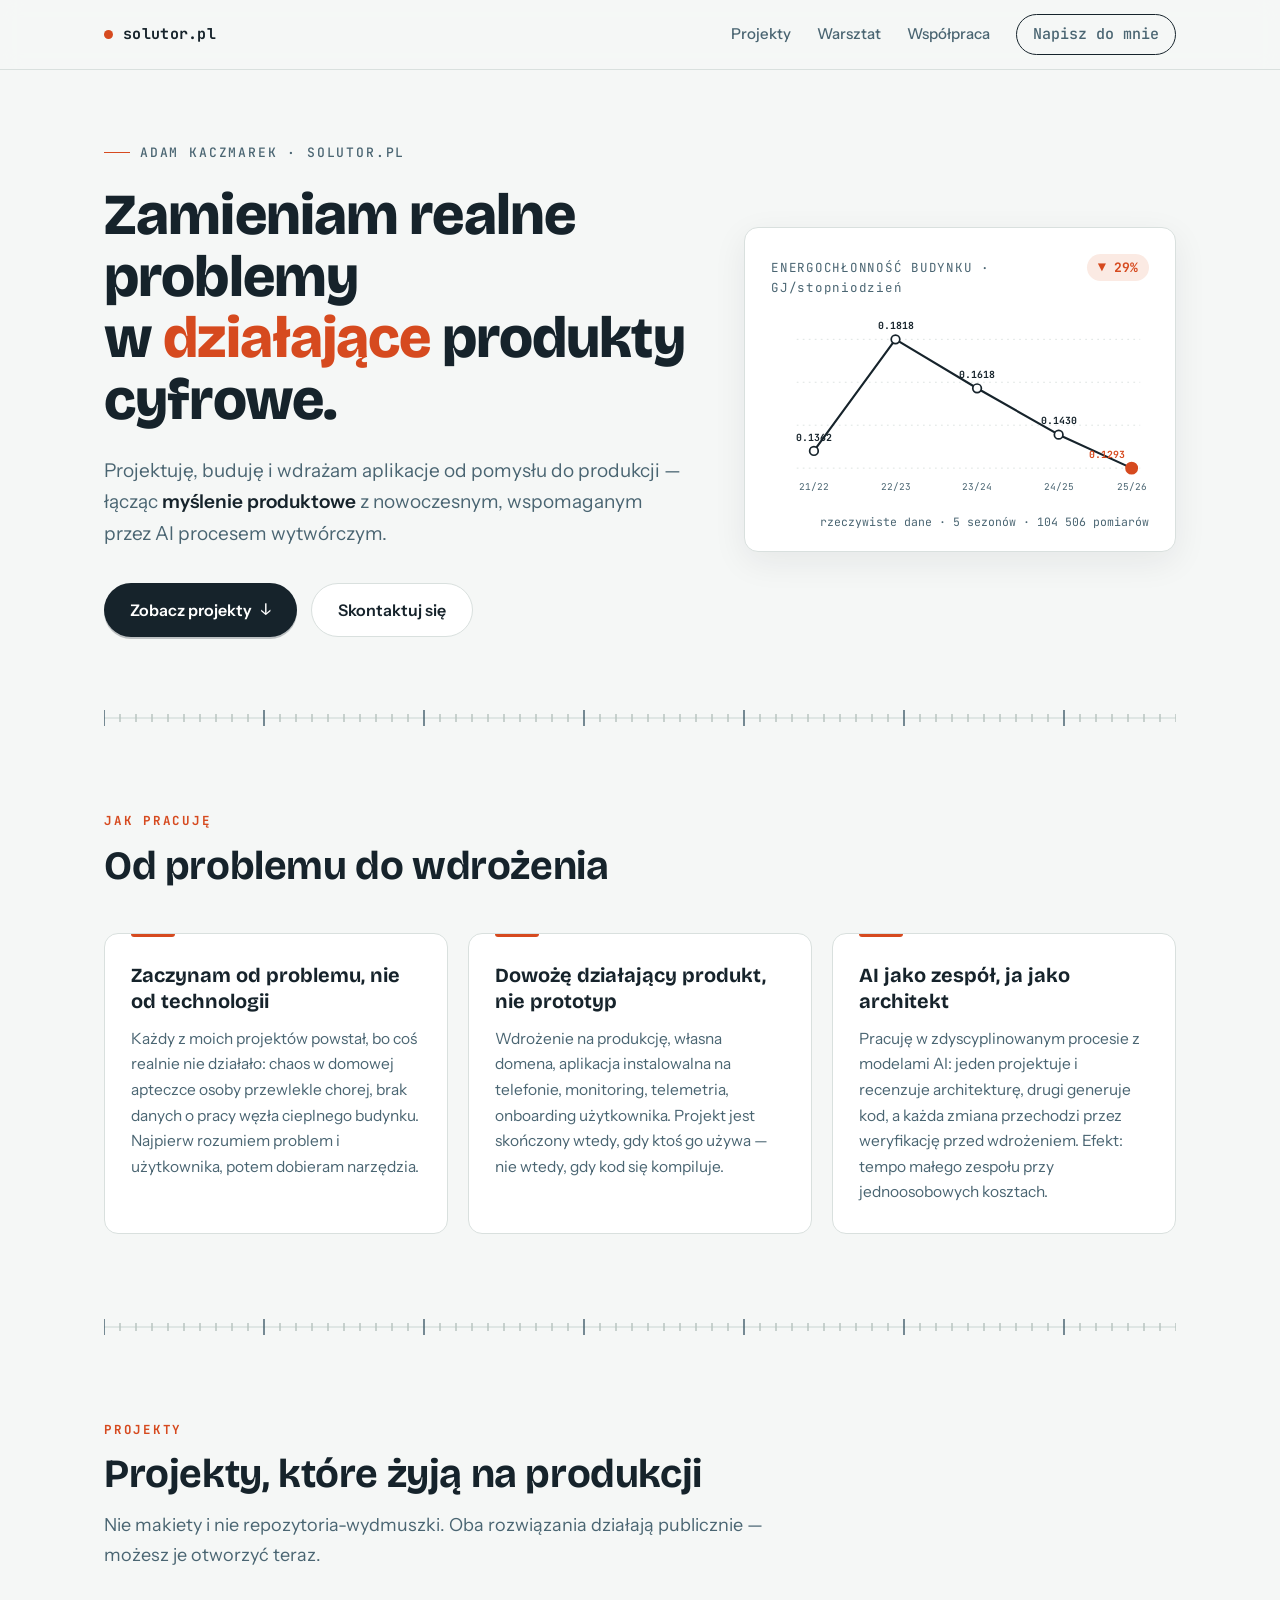
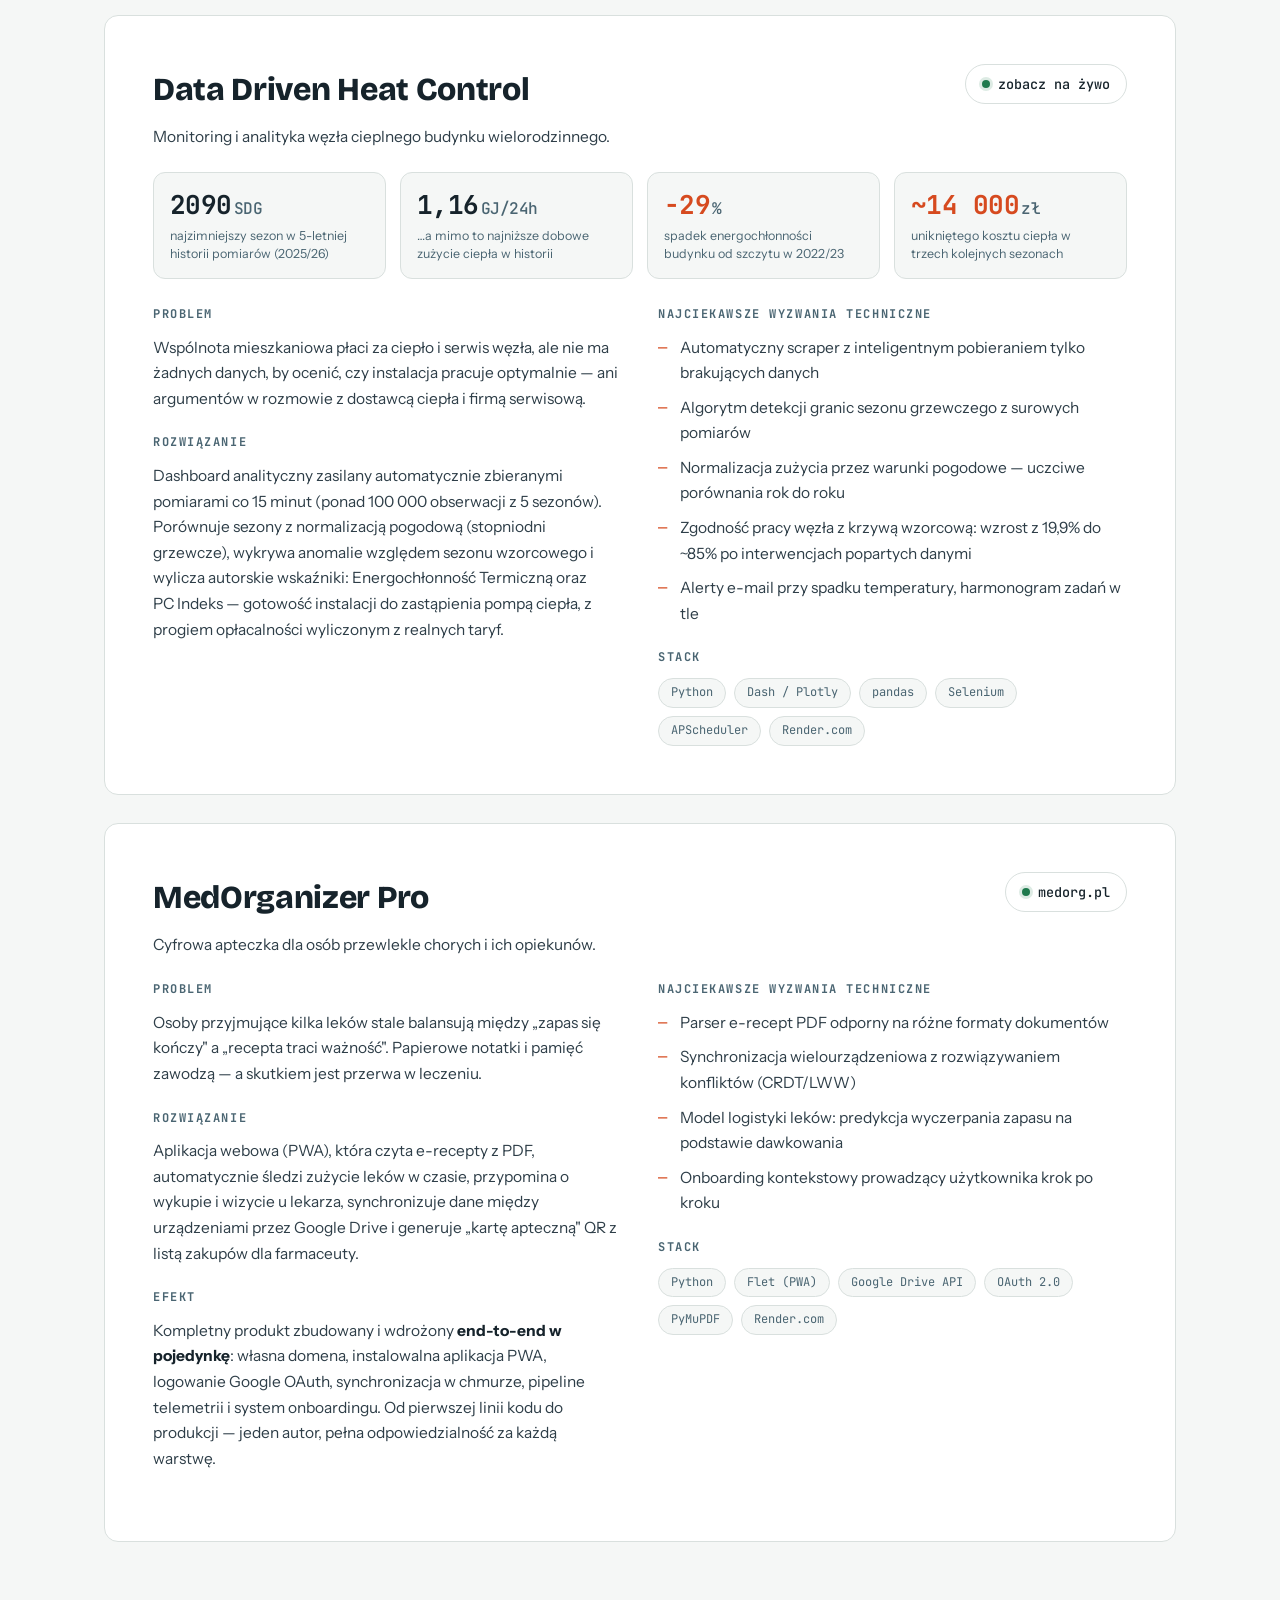
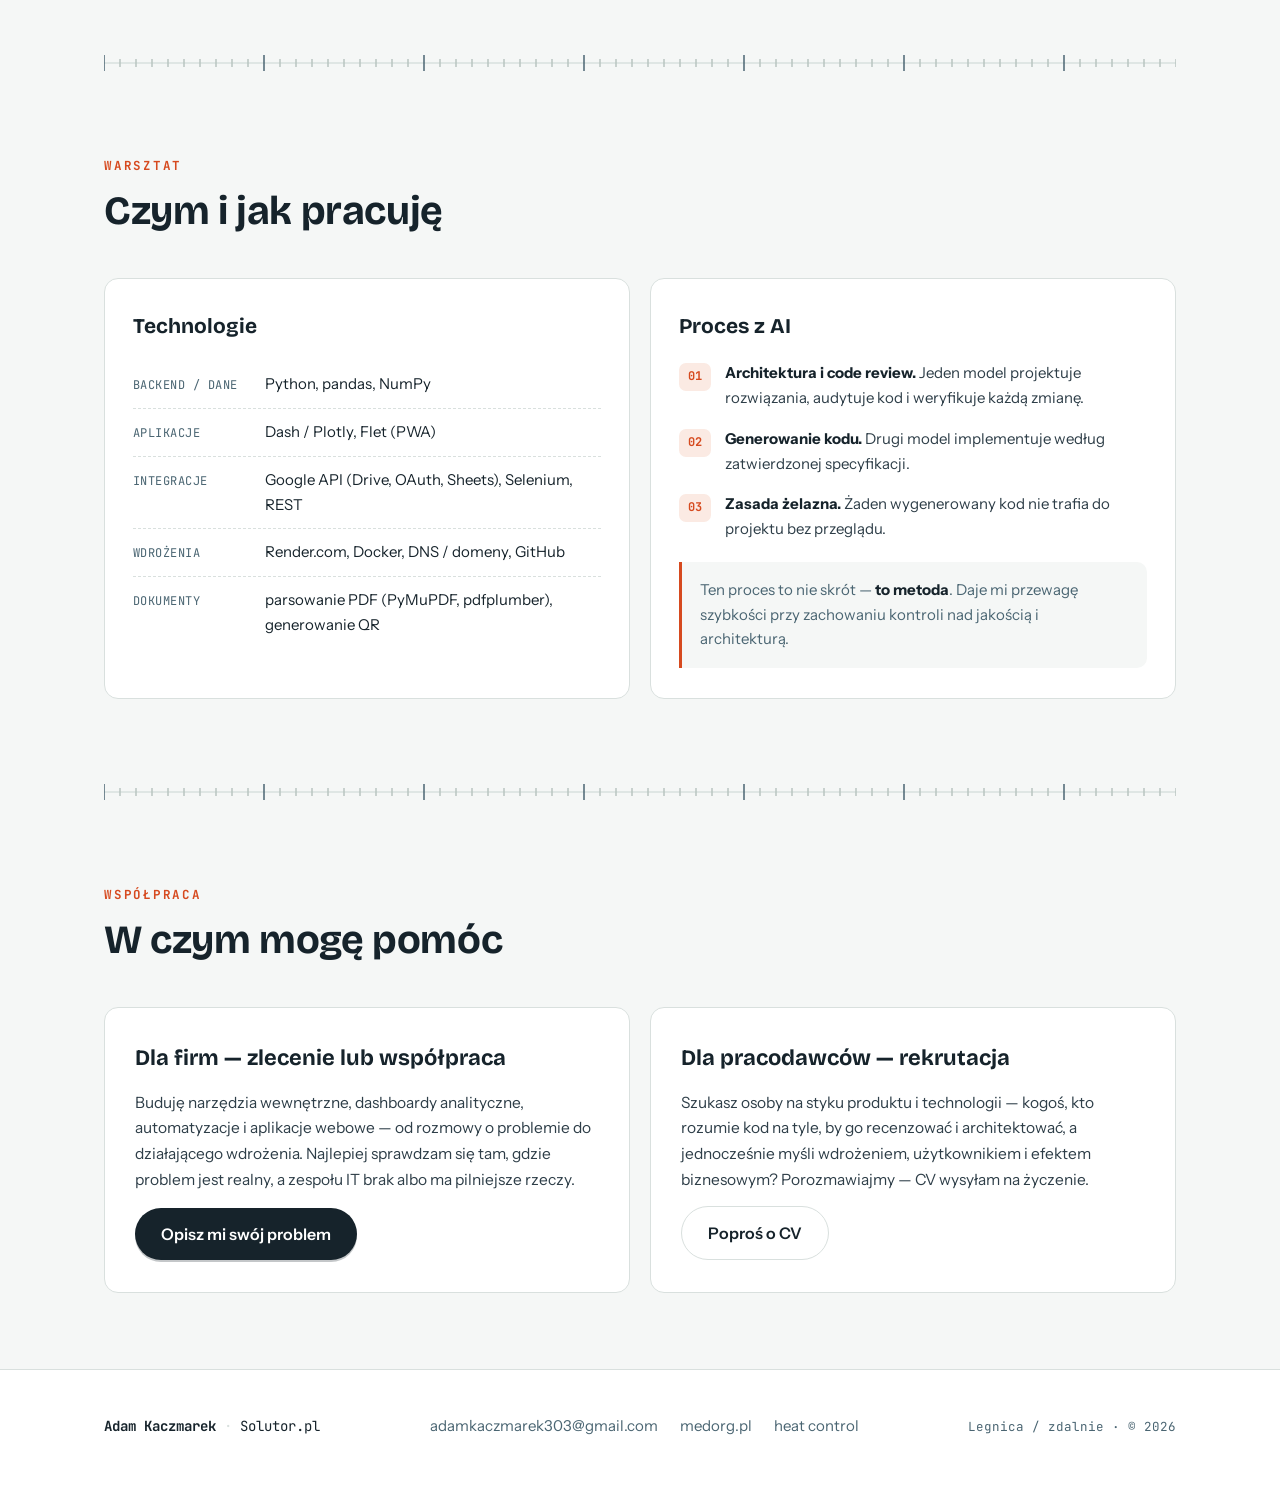
==== index.html @ 27fc34d3 "Poprawka lokalizacji + normalizacja końców linii" ====
<!DOCTYPE html>
<html lang="pl">
<head>
<meta charset="UTF-8">
<meta name="viewport" content="width=device-width, initial-scale=1.0">
<title>Adam Kaczmarek — Solutor.pl | Zamieniam realne problemy w działające produkty cyfrowe</title>
<meta name="description" content="Adam Kaczmarek — projektuję, buduję i wdrażam aplikacje od pomysłu do produkcji. MedOrganizer Pro, Data Driven Heat Control.">
<link rel="preconnect" href="https://fonts.googleapis.com">
<link rel="preconnect" href="https://fonts.gstatic.com" crossorigin>
<link href="https://fonts.googleapis.com/css2?family=Bricolage+Grotesque:opsz,wght@12..96,400;12..96,600;12..96,700;12..96,800&family=Instrument+Sans:wght@400;500;600&family=JetBrains+Mono:wght@400;500;700&display=swap" rel="stylesheet">
<style>
:root{
  --bg:#F5F7F6;
  --panel:#FFFFFF;
  --ink:#16232B;
  --steel:#4A6572;
  --line:#D9E0DE;
  --ember:#D64A1F;
  --ember-soft:#FBEAE3;
  --ok:#1F7A4D;
  --radius:14px;
  --maxw:1120px;
  --font-display:'Bricolage Grotesque',system-ui,sans-serif;
  --font-body:'Instrument Sans',system-ui,sans-serif;
  --font-mono:'JetBrains Mono',ui-monospace,monospace;
}
*{margin:0;padding:0;box-sizing:border-box}
html{scroll-behavior:smooth}
@media (prefers-reduced-motion: reduce){
  html{scroll-behavior:auto}
  *,*::before,*::after{animation:none!important;transition:none!important}
}
body{
  background:var(--bg);
  color:var(--ink);
  font-family:var(--font-body);
  font-size:17px;
  line-height:1.65;
  -webkit-font-smoothing:antialiased;
}
a{color:inherit}
:focus-visible{outline:3px solid var(--ember);outline-offset:3px;border-radius:4px}
.wrap{max-width:var(--maxw);margin:0 auto;padding:0 24px}

/* ---------- NAV ---------- */
.nav{
  position:sticky;top:0;z-index:50;
  background:rgba(245,247,246,.88);
  backdrop-filter:blur(10px);
  border-bottom:1px solid var(--line);
}
.nav-inner{
  max-width:var(--maxw);margin:0 auto;padding:14px 24px;
  display:flex;align-items:center;justify-content:space-between;gap:16px;
}
.brand{
  font-family:var(--font-mono);font-weight:700;font-size:15px;
  letter-spacing:.02em;text-decoration:none;display:flex;align-items:center;gap:10px;
}
.brand-dot{width:9px;height:9px;border-radius:50%;background:var(--ember);display:inline-block}
.nav-links{display:flex;gap:26px;align-items:center}
.nav-links a{
  text-decoration:none;font-size:15px;font-weight:500;color:var(--steel);
  transition:color .15s;
}
.nav-links a:hover{color:var(--ink)}
.nav-cta{
  font-family:var(--font-mono);font-size:13px;font-weight:500;
  border:1.5px solid var(--ink);border-radius:999px;padding:7px 16px;
  text-decoration:none;transition:background .15s,color .15s;
}
.nav-cta:hover{background:var(--ink);color:var(--bg)}
@media(max-width:680px){.nav-links a:not(.nav-cta){display:none}}

/* ---------- MEASUREMENT AXIS DIVIDER (signature) ---------- */
.axis{
  max-width:var(--maxw);margin:0 auto;padding:0 24px;
  height:34px;position:relative;overflow:hidden;
}
.axis svg{display:block;width:100%;height:100%}
.axis line{stroke:var(--line);stroke-width:1.5}
.axis .tick{stroke:#B9C4C1}
.axis .tick-major{stroke:var(--steel)}
.axis-label{
  font-family:var(--font-mono);font-size:11px;fill:var(--steel);letter-spacing:.08em;
}

/* ---------- HERO ---------- */
.hero{padding:72px 0 64px}
.hero-grid{display:grid;grid-template-columns:1.15fr .85fr;gap:56px;align-items:center}
@media(max-width:900px){.hero-grid{grid-template-columns:1fr;gap:40px}}
.eyebrow{
  font-family:var(--font-mono);font-size:13px;font-weight:500;color:var(--steel);
  letter-spacing:.14em;text-transform:uppercase;margin-bottom:22px;display:flex;align-items:center;gap:10px;
}
.eyebrow::before{content:"";width:26px;height:1.5px;background:var(--ember);display:inline-block}
h1{
  font-family:var(--font-display);
  font-size:clamp(38px,5.4vw,58px);
  font-weight:800;line-height:1.06;letter-spacing:-.015em;
  margin-bottom:24px;
}
h1 em{font-style:normal;color:var(--ember)}
.hero-sub{font-size:19px;color:var(--steel);max-width:34em;margin-bottom:34px}
.hero-sub strong{color:var(--ink);font-weight:600}
.cta-row{display:flex;gap:14px;flex-wrap:wrap}
.btn{
  display:inline-flex;align-items:center;gap:9px;
  font-family:var(--font-body);font-weight:600;font-size:16px;
  padding:13px 26px;border-radius:999px;text-decoration:none;
  transition:transform .15s,box-shadow .15s,background .15s;
}
.btn-primary{background:var(--ink);color:#fff;box-shadow:0 2px 0 rgba(22,35,43,.25)}
.btn-primary:hover{transform:translateY(-2px);box-shadow:0 6px 16px rgba(22,35,43,.22)}
.btn-ghost{border:1.5px solid var(--line);color:var(--ink);background:var(--panel)}
.btn-ghost:hover{border-color:var(--steel)}
.btn .arr{font-family:var(--font-mono);font-weight:400}

/* hero chart card */
.chart-card{
  background:var(--panel);border:1px solid var(--line);border-radius:var(--radius);
  padding:26px 26px 20px;box-shadow:0 10px 34px rgba(22,35,43,.07);
}
.chart-head{display:flex;justify-content:space-between;align-items:baseline;gap:12px;margin-bottom:6px}
.chart-title{font-family:var(--font-mono);font-size:12.5px;color:var(--steel);letter-spacing:.06em}
.chart-badge{
  font-family:var(--font-mono);font-size:13px;font-weight:700;color:var(--ember);
  background:var(--ember-soft);border-radius:999px;padding:3px 11px;white-space:nowrap;
}
.chart-note{font-family:var(--font-mono);font-size:11.5px;color:var(--steel);margin-top:10px;text-align:right}
#etChart{width:100%;height:auto;display:block}
#etChart .grid-l{stroke:var(--line);stroke-width:1;stroke-dasharray:2 5}
#etChart .curve{
  fill:none;stroke:var(--ink);stroke-width:2.5;stroke-linecap:round;stroke-linejoin:round;
  stroke-dasharray:600;stroke-dashoffset:600;animation:draw 1.6s .3s ease-out forwards;
}
@keyframes draw{to{stroke-dashoffset:0}}
#etChart .pt{fill:var(--panel);stroke:var(--ink);stroke-width:2}
#etChart .pt-last{fill:var(--ember);stroke:var(--ember)}
#etChart .lbl{font-family:var(--font-mono);font-size:11px;fill:var(--steel)}
#etChart .val{font-family:var(--font-mono);font-size:11.5px;font-weight:700;fill:var(--ink)}
#etChart .val-last{fill:var(--ember)}

/* ---------- SECTIONS ---------- */
section{padding:76px 0}
.sec-head{margin-bottom:44px}
.sec-eyebrow{
  font-family:var(--font-mono);font-size:12.5px;color:var(--ember);font-weight:700;
  letter-spacing:.14em;text-transform:uppercase;margin-bottom:12px;
}
h2{
  font-family:var(--font-display);font-size:clamp(28px,3.6vw,40px);
  font-weight:700;letter-spacing:-.01em;line-height:1.12;
}
.sec-lead{color:var(--steel);font-size:18px;max-width:38em;margin-top:14px}

/* pillars */
.pillars{display:grid;grid-template-columns:repeat(3,1fr);gap:20px}
@media(max-width:860px){.pillars{grid-template-columns:1fr}}
.pillar{
  background:var(--panel);border:1px solid var(--line);border-radius:var(--radius);
  padding:28px 26px;position:relative;
}
.pillar::before{
  content:"";position:absolute;top:0;left:26px;width:44px;height:3px;
  background:var(--ember);border-radius:0 0 3px 3px;
}
.pillar h3{font-family:var(--font-display);font-size:20px;font-weight:700;margin-bottom:12px;line-height:1.3}
.pillar p{color:var(--steel);font-size:15.5px}

/* ---------- CASE STUDIES ---------- */
.case{
  background:var(--panel);border:1px solid var(--line);border-radius:var(--radius);
  padding:clamp(28px,4vw,48px);margin-bottom:28px;
}
.case-top{display:flex;justify-content:space-between;align-items:flex-start;gap:20px;flex-wrap:wrap;margin-bottom:8px}
.case h3{font-family:var(--font-display);font-size:clamp(24px,3vw,32px);font-weight:800;letter-spacing:-.01em}
.case-tag{font-size:17px;color:var(--steel);margin-bottom:28px}
.live-link{
  font-family:var(--font-mono);font-size:13.5px;font-weight:500;
  display:inline-flex;align-items:center;gap:8px;text-decoration:none;
  border:1.5px solid var(--line);border-radius:999px;padding:8px 16px;
  transition:border-color .15s,background .15s;white-space:nowrap;
}
.live-link:hover{border-color:var(--ember);background:var(--ember-soft)}
.live-dot{width:8px;height:8px;border-radius:50%;background:var(--ok);box-shadow:0 0 0 3px rgba(31,122,77,.15)}
.case-grid{display:grid;grid-template-columns:1fr 1fr;gap:36px}
@media(max-width:820px){.case-grid{grid-template-columns:1fr}}
.case h4{
  font-family:var(--font-mono);font-size:12px;letter-spacing:.13em;text-transform:uppercase;
  color:var(--steel);margin-bottom:10px;
}
.case p{font-size:15.5px;color:#2E3E48;margin-bottom:22px}
.case ul{list-style:none;margin-bottom:22px}
.case ul li{
  font-size:15.5px;color:#2E3E48;padding-left:22px;position:relative;margin-bottom:9px;
}
.case ul li::before{
  content:"—";position:absolute;left:0;color:var(--ember);font-family:var(--font-mono);
}
.stack-row{display:flex;flex-wrap:wrap;gap:8px;margin-top:4px}
.chip{
  font-family:var(--font-mono);font-size:12px;color:var(--steel);
  border:1px solid var(--line);border-radius:999px;padding:4px 12px;background:var(--bg);
}
/* stat cards */
.stats{display:grid;grid-template-columns:repeat(4,1fr);gap:14px;margin:6px 0 26px}
@media(max-width:860px){.stats{grid-template-columns:repeat(2,1fr)}}
.stat{
  background:var(--bg);border:1px solid var(--line);border-radius:12px;padding:18px 16px 15px;
}
.stat .num{
  font-family:var(--font-mono);font-weight:700;font-size:clamp(20px,2.3vw,26px);
  letter-spacing:-.02em;line-height:1.1;
}
.stat .num.hot{color:var(--ember)}
.stat .unit{font-size:.62em;font-weight:500;color:var(--steel);margin-left:2px}
.stat .cap{font-size:12.5px;color:var(--steel);margin-top:7px;line-height:1.45}
.efekt-extra{font-size:14.5px;color:var(--steel)}
.efekt-extra strong{color:var(--ink)}

/* ---------- WARSZTAT ---------- */
.workshop{display:grid;grid-template-columns:1fr 1fr;gap:20px}
@media(max-width:820px){.workshop{grid-template-columns:1fr}}
.ws-card{background:var(--panel);border:1px solid var(--line);border-radius:var(--radius);padding:30px 28px}
.ws-card h3{font-family:var(--font-display);font-size:21px;font-weight:700;margin-bottom:18px}
.tech-list{list-style:none}
.tech-list li{
  display:flex;gap:14px;padding:11px 0;border-bottom:1px dashed var(--line);
  font-size:15px;align-items:baseline;
}
.tech-list li:last-child{border-bottom:none}
.tech-list .k{
  font-family:var(--font-mono);font-size:12px;color:var(--steel);min-width:118px;
  letter-spacing:.04em;text-transform:uppercase;flex-shrink:0;padding-top:2px;
}
.ai-step{display:flex;gap:14px;margin-bottom:16px;align-items:flex-start}
.ai-step .marker{
  font-family:var(--font-mono);font-size:12px;font-weight:700;color:var(--ember);
  background:var(--ember-soft);border-radius:7px;padding:4px 9px;flex-shrink:0;margin-top:2px;
}
.ai-step p{font-size:15px;color:#2E3E48}
.ai-step p strong{color:var(--ink)}
.ws-quote{
  margin-top:20px;padding:16px 18px;background:var(--bg);border-left:3px solid var(--ember);
  border-radius:0 10px 10px 0;font-size:15px;color:var(--steel);
}
.ws-quote strong{color:var(--ink)}

/* ---------- DLA KOGO ---------- */
.paths{display:grid;grid-template-columns:1fr 1fr;gap:20px}
@media(max-width:820px){.paths{grid-template-columns:1fr}}
.path{
  background:var(--panel);border:1px solid var(--line);border-radius:var(--radius);
  padding:32px 30px;display:flex;flex-direction:column;gap:14px;
}
.path h3{font-family:var(--font-display);font-size:22px;font-weight:700}
.path p{color:#2E3E48;font-size:15.5px;flex-grow:1}
.path .btn{align-self:flex-start}

/* ---------- FOOTER ---------- */
footer{border-top:1px solid var(--line);padding:44px 0 54px;background:var(--panel)}
.foot-grid{display:flex;justify-content:space-between;align-items:center;gap:22px;flex-wrap:wrap}
.foot-id{font-family:var(--font-mono);font-size:14px}
.foot-id .nm{font-weight:700}
.foot-id .sep{color:var(--line);margin:0 8px}
.foot-links{display:flex;gap:22px;flex-wrap:wrap}
.foot-links a{font-size:15px;color:var(--steel);text-decoration:none}
.foot-links a:hover{color:var(--ember)}
.foot-meta{font-family:var(--font-mono);font-size:12.5px;color:var(--steel)}

/* scroll reveal */
.reveal{opacity:0;transform:translateY(16px);transition:opacity .6s ease,transform .6s ease}
.reveal.in{opacity:1;transform:none}
@media (prefers-reduced-motion: reduce){.reveal{opacity:1;transform:none}}
</style>
</head>
<body>

<nav class="nav" aria-label="Nawigacja główna">
  <div class="nav-inner">
    <a class="brand" href="#top"><span class="brand-dot" aria-hidden="true"></span>solutor.pl</a>
    <div class="nav-links">
      <a href="#projekty">Projekty</a>
      <a href="#warsztat">Warsztat</a>
      <a href="#wspolpraca">Współpraca</a>
      <a class="nav-cta" href="mailto:adamkaczmarek303@gmail.com">Napisz do mnie</a>
    </div>
  </div>
</nav>

<!-- ================= HERO ================= -->
<header class="hero" id="top">
  <div class="wrap hero-grid">
    <div>
      <p class="eyebrow">Adam Kaczmarek · Solutor.pl</p>
      <h1>Zamieniam realne problemy w&nbsp;<em>działające</em> produkty cyfrowe.</h1>
      <p class="hero-sub">Projektuję, buduję i wdrażam aplikacje od pomysłu do produkcji —
      łącząc <strong>myślenie produktowe</strong> z nowoczesnym, wspomaganym przez AI
      procesem wytwórczym.</p>
      <div class="cta-row">
        <a class="btn btn-primary" href="#projekty">Zobacz projekty <span class="arr">↓</span></a>
        <a class="btn btn-ghost" href="mailto:adamkaczmarek303@gmail.com">Skontaktuj się</a>
      </div>
    </div>

    <figure class="chart-card" aria-label="Wykres: energochłonność termiczna budynku spadła o 29 procent w pięciu sezonach">
      <div class="chart-head">
        <span class="chart-title">ENERGOCHŁONNOŚĆ BUDYNKU · GJ/stopniodzień</span>
        <span class="chart-badge">▼ 29%</span>
      </div>
      <svg id="etChart" viewBox="0 0 440 230" role="img">
        <line class="grid-l" x1="30" y1="40"  x2="430" y2="40"/>
        <line class="grid-l" x1="30" y1="90"  x2="430" y2="90"/>
        <line class="grid-l" x1="30" y1="140" x2="430" y2="140"/>
        <line class="grid-l" x1="30" y1="190" x2="430" y2="190"/>
        <!-- ET: .1362 .1818 .1618 .1430 .1293 → y = 40 + (0.1818-v)/(0.1818-0.1293)*150 -->
        <polyline class="curve" points="50,170 145,40 240,97 335,151 420,190"/>
        <circle class="pt" cx="50"  cy="170" r="5"/>
        <circle class="pt" cx="145" cy="40"  r="5"/>
        <circle class="pt" cx="240" cy="97"  r="5"/>
        <circle class="pt" cx="335" cy="151" r="5"/>
        <circle class="pt pt-last" cx="420" cy="190" r="6.5"/>
        <text class="val" x="50"  y="158" text-anchor="middle">0.1362</text>
        <text class="val" x="145" y="28"  text-anchor="middle">0.1818</text>
        <text class="val" x="240" y="85"  text-anchor="middle">0.1618</text>
        <text class="val" x="335" y="139" text-anchor="middle">0.1430</text>
        <text class="val val-last" x="412" y="178" text-anchor="end">0.1293</text>
        <text class="lbl" x="50"  y="215" text-anchor="middle">21/22</text>
        <text class="lbl" x="145" y="215" text-anchor="middle">22/23</text>
        <text class="lbl" x="240" y="215" text-anchor="middle">23/24</text>
        <text class="lbl" x="335" y="215" text-anchor="middle">24/25</text>
        <text class="lbl" x="420" y="215" text-anchor="middle">25/26</text>
      </svg>
      <figcaption class="chart-note">rzeczywiste dane · 5 sezonów · 104 506 pomiarów</figcaption>
    </figure>
  </div>
</header>

<div class="axis" aria-hidden="true">
  <svg viewBox="0 0 1072 34" preserveAspectRatio="none">
    <line x1="0" y1="17" x2="1072" y2="17"/>
    <g class="ticks"></g>
  </svg>
</div>

<!-- ================= JAK PRACUJĘ ================= -->
<section id="proces">
  <div class="wrap">
    <div class="sec-head reveal">
      <p class="sec-eyebrow">Jak pracuję</p>
      <h2>Od problemu do wdrożenia</h2>
    </div>
    <div class="pillars">
      <article class="pillar reveal">
        <h3>Zaczynam od problemu, nie od technologii</h3>
        <p>Każdy z moich projektów powstał, bo coś realnie nie działało: chaos w domowej
        apteczce osoby przewlekle chorej, brak danych o pracy węzła cieplnego budynku.
        Najpierw rozumiem problem i użytkownika, potem dobieram narzędzia.</p>
      </article>
      <article class="pillar reveal">
        <h3>Dowożę działający produkt, nie prototyp</h3>
        <p>Wdrożenie na produkcję, własna domena, aplikacja instalowalna na telefonie,
        monitoring, telemetria, onboarding użytkownika. Projekt jest skończony wtedy,
        gdy ktoś go używa — nie wtedy, gdy kod się kompiluje.</p>
      </article>
      <article class="pillar reveal">
        <h3>AI jako zespół, ja jako architekt</h3>
        <p>Pracuję w zdyscyplinowanym procesie z modelami AI: jeden projektuje
        i recenzuje architekturę, drugi generuje kod, a każda zmiana przechodzi przez
        weryfikację przed wdrożeniem. Efekt: tempo małego zespołu przy jednoosobowych
        kosztach.</p>
      </article>
    </div>
  </div>
</section>

<div class="axis" aria-hidden="true">
  <svg viewBox="0 0 1072 34" preserveAspectRatio="none">
    <line x1="0" y1="17" x2="1072" y2="17"/>
    <g class="ticks"></g>
  </svg>
</div>

<!-- ================= PROJEKTY ================= -->
<section id="projekty">
  <div class="wrap">
    <div class="sec-head reveal">
      <p class="sec-eyebrow">Projekty</p>
      <h2>Projekty, które żyją na produkcji</h2>
      <p class="sec-lead">Nie makiety i nie repozytoria-wydmuszki. Oba rozwiązania działają
      publicznie — możesz je otworzyć teraz.</p>
    </div>

    <!-- CASE 1: DASHBOARD -->
    <article class="case reveal">
      <div class="case-top">
        <h3>Data Driven Heat Control</h3>
        <a class="live-link" href="https://data-driven-heat-control.onrender.com" target="_blank" rel="noopener">
          <span class="live-dot" aria-hidden="true"></span> zobacz na żywo
        </a>
      </div>
      <p class="case-tag">Monitoring i analityka węzła cieplnego budynku wielorodzinnego.</p>

      <div class="stats">
        <div class="stat"><div class="num">2090<span class="unit">SDG</span></div>
          <div class="cap">najzimniejszy sezon w 5-letniej historii pomiarów (2025/26)</div></div>
        <div class="stat"><div class="num">1,16<span class="unit">GJ/24h</span></div>
          <div class="cap">…a mimo to najniższe dobowe zużycie ciepła w historii</div></div>
        <div class="stat"><div class="num hot">−29<span class="unit">%</span></div>
          <div class="cap">spadek energochłonności budynku od szczytu w 2022/23</div></div>
        <div class="stat"><div class="num hot">~14 000<span class="unit">zł</span></div>
          <div class="cap">unikniętego kosztu ciepła w trzech kolejnych sezonach</div></div>
      </div>

      <div class="case-grid">
        <div>
          <h4>Problem</h4>
          <p>Wspólnota mieszkaniowa płaci za ciepło i serwis węzła, ale nie ma żadnych danych,
          by ocenić, czy instalacja pracuje optymalnie — ani argumentów w rozmowie z dostawcą
          ciepła i firmą serwisową.</p>
          <h4>Rozwiązanie</h4>
          <p>Dashboard analityczny zasilany automatycznie zbieranymi pomiarami co 15 minut
          (ponad 100&nbsp;000 obserwacji z 5 sezonów). Porównuje sezony z normalizacją pogodową
          (stopniodni grzewcze), wykrywa anomalie względem sezonu wzorcowego i wylicza autorskie
          wskaźniki: Energochłonność Termiczną oraz PC&nbsp;Indeks — gotowość instalacji do
          zastąpienia pompą ciepła, z progiem opłacalności wyliczonym z realnych taryf.</p>
        </div>
        <div>
          <h4>Najciekawsze wyzwania techniczne</h4>
          <ul>
            <li>Automatyczny scraper z inteligentnym pobieraniem tylko brakujących danych</li>
            <li>Algorytm detekcji granic sezonu grzewczego z surowych pomiarów</li>
            <li>Normalizacja zużycia przez warunki pogodowe — uczciwe porównania rok do roku</li>
            <li>Zgodność pracy węzła z krzywą wzorcową: wzrost z 19,9% do ~85% po interwencjach popartych danymi</li>
            <li>Alerty e-mail przy spadku temperatury, harmonogram zadań w tle</li>
          </ul>
          <h4>Stack</h4>
          <div class="stack-row">
            <span class="chip">Python</span><span class="chip">Dash / Plotly</span>
            <span class="chip">pandas</span><span class="chip">Selenium</span>
            <span class="chip">APScheduler</span><span class="chip">Render.com</span>
          </div>
        </div>
      </div>
    </article>

    <!-- CASE 2: MEDORGANIZER -->
    <article class="case reveal">
      <div class="case-top">
        <h3>MedOrganizer Pro</h3>
        <a class="live-link" href="https://medorg.pl" target="_blank" rel="noopener">
          <span class="live-dot" aria-hidden="true"></span> medorg.pl
        </a>
      </div>
      <p class="case-tag">Cyfrowa apteczka dla osób przewlekle chorych i ich opiekunów.</p>

      <div class="case-grid">
        <div>
          <h4>Problem</h4>
          <p>Osoby przyjmujące kilka leków stale balansują między „zapas się kończy"
          a „recepta traci ważność". Papierowe notatki i pamięć zawodzą — a skutkiem
          jest przerwa w leczeniu.</p>
          <h4>Rozwiązanie</h4>
          <p>Aplikacja webowa (PWA), która czyta e-recepty z PDF, automatycznie śledzi zużycie
          leków w czasie, przypomina o wykupie i wizycie u lekarza, synchronizuje dane między
          urządzeniami przez Google Drive i generuje „kartę apteczną" QR z listą zakupów
          dla farmaceuty.</p>
          <h4>Efekt</h4>
          <p class="efekt-extra">Kompletny produkt zbudowany i wdrożony <strong>end-to-end
          w pojedynkę</strong>: własna domena, instalowalna aplikacja PWA, logowanie Google
          OAuth, synchronizacja w chmurze, pipeline telemetrii i system onboardingu.
          Od pierwszej linii kodu do produkcji — jeden autor, pełna odpowiedzialność
          za każdą warstwę.</p>
        </div>
        <div>
          <h4>Najciekawsze wyzwania techniczne</h4>
          <ul>
            <li>Parser e-recept PDF odporny na różne formaty dokumentów</li>
            <li>Synchronizacja wielourządzeniowa z rozwiązywaniem konfliktów (CRDT/LWW)</li>
            <li>Model logistyki leków: predykcja wyczerpania zapasu na podstawie dawkowania</li>
            <li>Onboarding kontekstowy prowadzący użytkownika krok po kroku</li>
          </ul>
          <h4>Stack</h4>
          <div class="stack-row">
            <span class="chip">Python</span><span class="chip">Flet (PWA)</span>
            <span class="chip">Google Drive API</span><span class="chip">OAuth 2.0</span>
            <span class="chip">PyMuPDF</span><span class="chip">Render.com</span>
          </div>
        </div>
      </div>
    </article>
  </div>
</section>

<div class="axis" aria-hidden="true">
  <svg viewBox="0 0 1072 34" preserveAspectRatio="none">
    <line x1="0" y1="17" x2="1072" y2="17"/>
    <g class="ticks"></g>
  </svg>
</div>

<!-- ================= WARSZTAT ================= -->
<section id="warsztat">
  <div class="wrap">
    <div class="sec-head reveal">
      <p class="sec-eyebrow">Warsztat</p>
      <h2>Czym i jak pracuję</h2>
    </div>
    <div class="workshop">
      <div class="ws-card reveal">
        <h3>Technologie</h3>
        <ul class="tech-list">
          <li><span class="k">Backend / dane</span><span>Python, pandas, NumPy</span></li>
          <li><span class="k">Aplikacje</span><span>Dash / Plotly, Flet (PWA)</span></li>
          <li><span class="k">Integracje</span><span>Google API (Drive, OAuth, Sheets), Selenium, REST</span></li>
          <li><span class="k">Wdrożenia</span><span>Render.com, Docker, DNS / domeny, GitHub</span></li>
          <li><span class="k">Dokumenty</span><span>parsowanie PDF (PyMuPDF, pdfplumber), generowanie QR</span></li>
        </ul>
      </div>
      <div class="ws-card reveal">
        <h3>Proces z AI</h3>
        <div class="ai-step">
          <span class="marker">01</span>
          <p><strong>Architektura i code review.</strong> Jeden model projektuje rozwiązania,
          audytuje kod i weryfikuje każdą zmianę.</p>
        </div>
        <div class="ai-step">
          <span class="marker">02</span>
          <p><strong>Generowanie kodu.</strong> Drugi model implementuje według zatwierdzonej
          specyfikacji.</p>
        </div>
        <div class="ai-step">
          <span class="marker">03</span>
          <p><strong>Zasada żelazna.</strong> Żaden wygenerowany kod nie trafia do projektu
          bez przeglądu.</p>
        </div>
        <div class="ws-quote">Ten proces to nie skrót — <strong>to metoda</strong>. Daje mi
        przewagę szybkości przy zachowaniu kontroli nad jakością i architekturą.</div>
      </div>
    </div>
  </div>
</section>

<div class="axis" aria-hidden="true">
  <svg viewBox="0 0 1072 34" preserveAspectRatio="none">
    <line x1="0" y1="17" x2="1072" y2="17"/>
    <g class="ticks"></g>
  </svg>
</div>

<!-- ================= WSPÓŁPRACA ================= -->
<section id="wspolpraca">
  <div class="wrap">
    <div class="sec-head reveal">
      <p class="sec-eyebrow">Współpraca</p>
      <h2>W czym mogę pomóc</h2>
    </div>
    <div class="paths">
      <div class="path reveal">
        <h3>Dla firm — zlecenie lub współpraca</h3>
        <p>Buduję narzędzia wewnętrzne, dashboardy analityczne, automatyzacje i aplikacje
        webowe — od rozmowy o problemie do działającego wdrożenia. Najlepiej sprawdzam się
        tam, gdzie problem jest realny, a zespołu IT brak albo ma pilniejsze rzeczy.</p>
        <a class="btn btn-primary" href="mailto:adamkaczmarek303@gmail.com?subject=Wsp%C3%B3%C5%82praca%20%E2%80%94%20Solutor.pl">Opisz mi swój problem</a>
      </div>
      <div class="path reveal">
        <h3>Dla pracodawców — rekrutacja</h3>
        <p>Szukasz osoby na styku produktu i technologii — kogoś, kto rozumie kod na tyle,
        by go recenzować i architektować, a jednocześnie myśli wdrożeniem, użytkownikiem
        i efektem biznesowym? Porozmawiajmy — CV wysyłam na życzenie.</p>
        <a class="btn btn-ghost" href="mailto:adamkaczmarek303@gmail.com?subject=Rekrutacja%20%E2%80%94%20Adam%20Kaczmarek">Poproś o CV</a>
      </div>
    </div>
  </div>
</section>

<!-- ================= FOOTER ================= -->
<footer>
  <div class="wrap foot-grid">
    <div class="foot-id">
      <span class="nm">Adam Kaczmarek</span><span class="sep">·</span>Solutor.pl
    </div>
    <div class="foot-links">
      <a href="mailto:adamkaczmarek303@gmail.com">adamkaczmarek303@gmail.com</a>
      <a href="https://medorg.pl" target="_blank" rel="noopener">medorg.pl</a>
      <a href="https://data-driven-heat-control.onrender.com" target="_blank" rel="noopener">heat control</a>
    </div>
    <div class="foot-meta">Legnica / zdalnie · © 2026</div>
  </div>
</footer>

<script>
// Podziałka osi pomiarowej (signature) — generowana, żeby nie klepać 100 linii SVG
document.querySelectorAll('.axis .ticks').forEach(g => {
  let s = '';
  for (let x = 0; x <= 1072; x += 16) {
    const major = (x % 160 === 0);
    const h = major ? 8 : 4;
    s += `<line class="tick ${major ? 'tick-major' : ''}" x1="${x}" y1="${17 - h}" x2="${x}" y2="${17 + h}"/>`;
  }
  g.innerHTML = s;
});

// Scroll reveal (z poszanowaniem prefers-reduced-motion)
const prefersReduced = window.matchMedia('(prefers-reduced-motion: reduce)').matches;
if (!prefersReduced && 'IntersectionObserver' in window) {
  const io = new IntersectionObserver(entries => {
    entries.forEach(e => { if (e.isIntersecting) { e.target.classList.add('in'); io.unobserve(e.target); } });
  }, { threshold: 0.12 });
  document.querySelectorAll('.reveal').forEach(el => io.observe(el));
} else {
  document.querySelectorAll('.reveal').forEach(el => el.classList.add('in'));
}
</script>
</body>
</html>
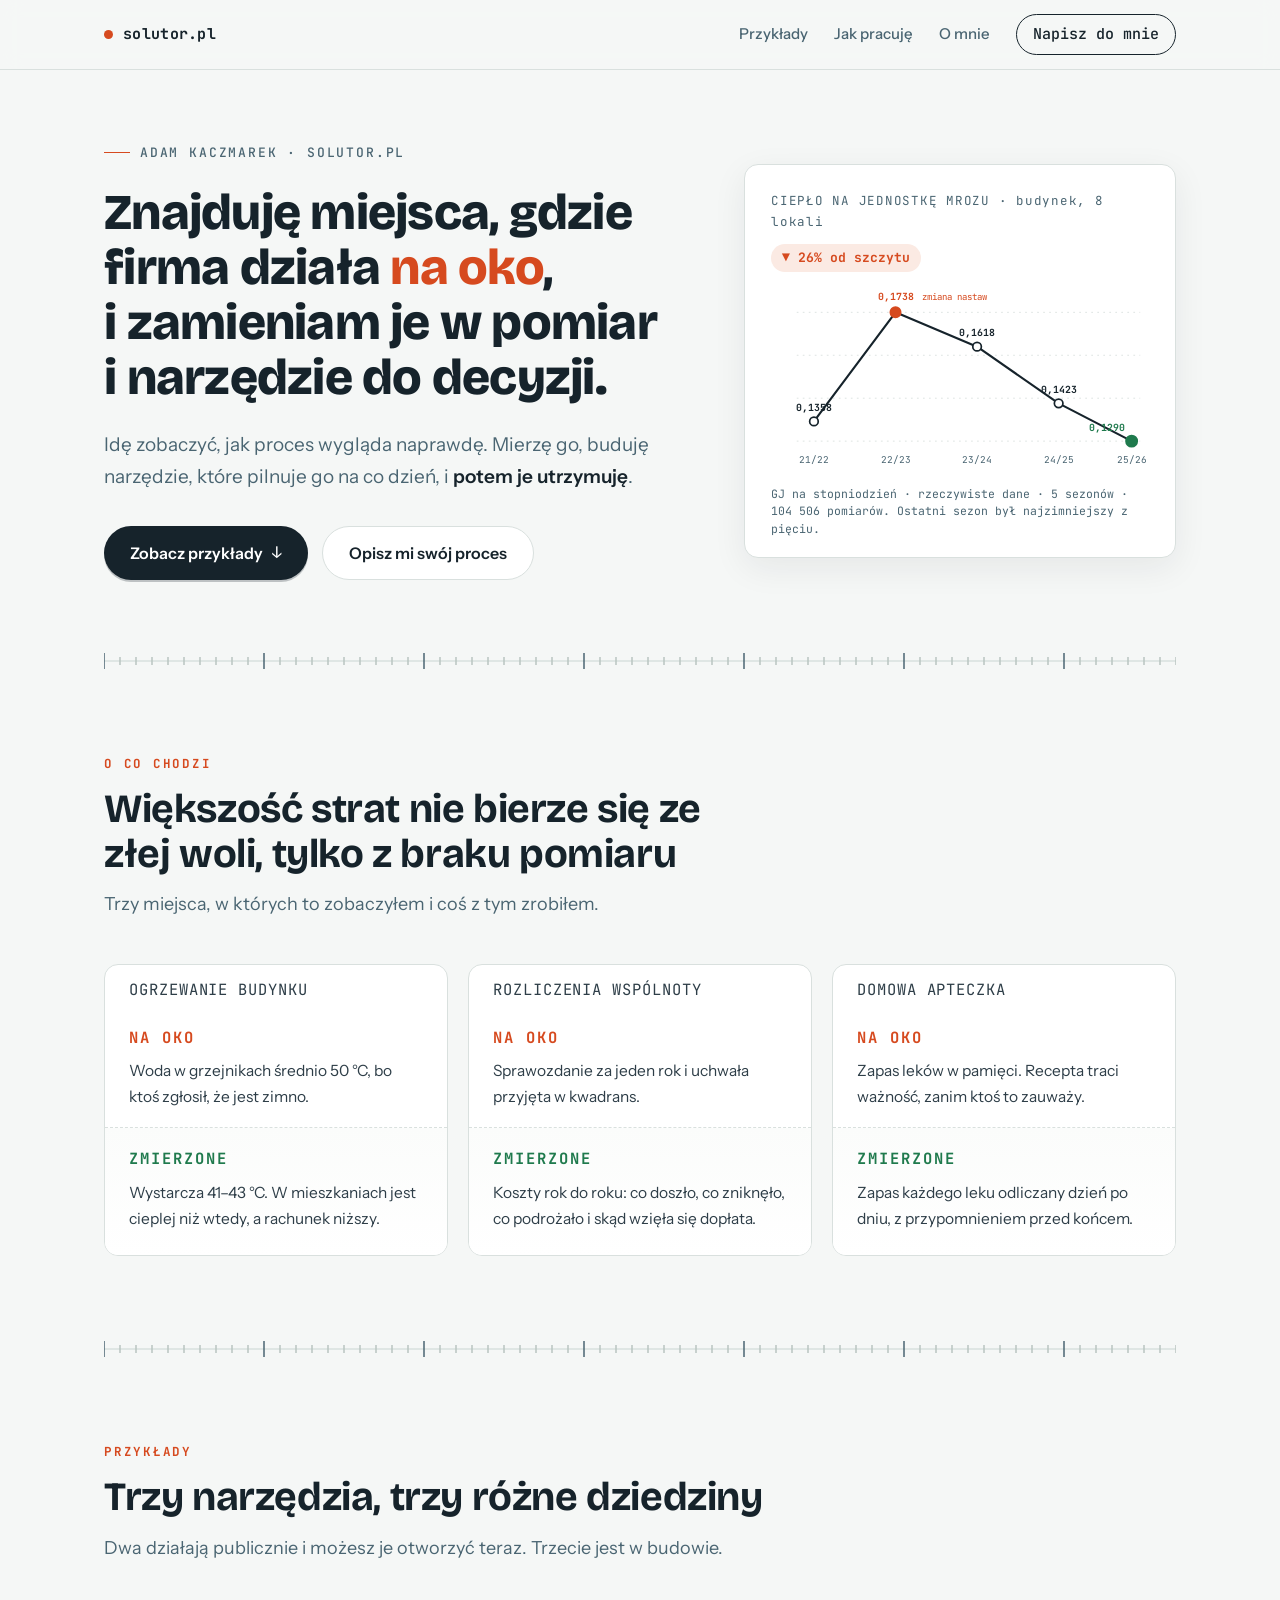
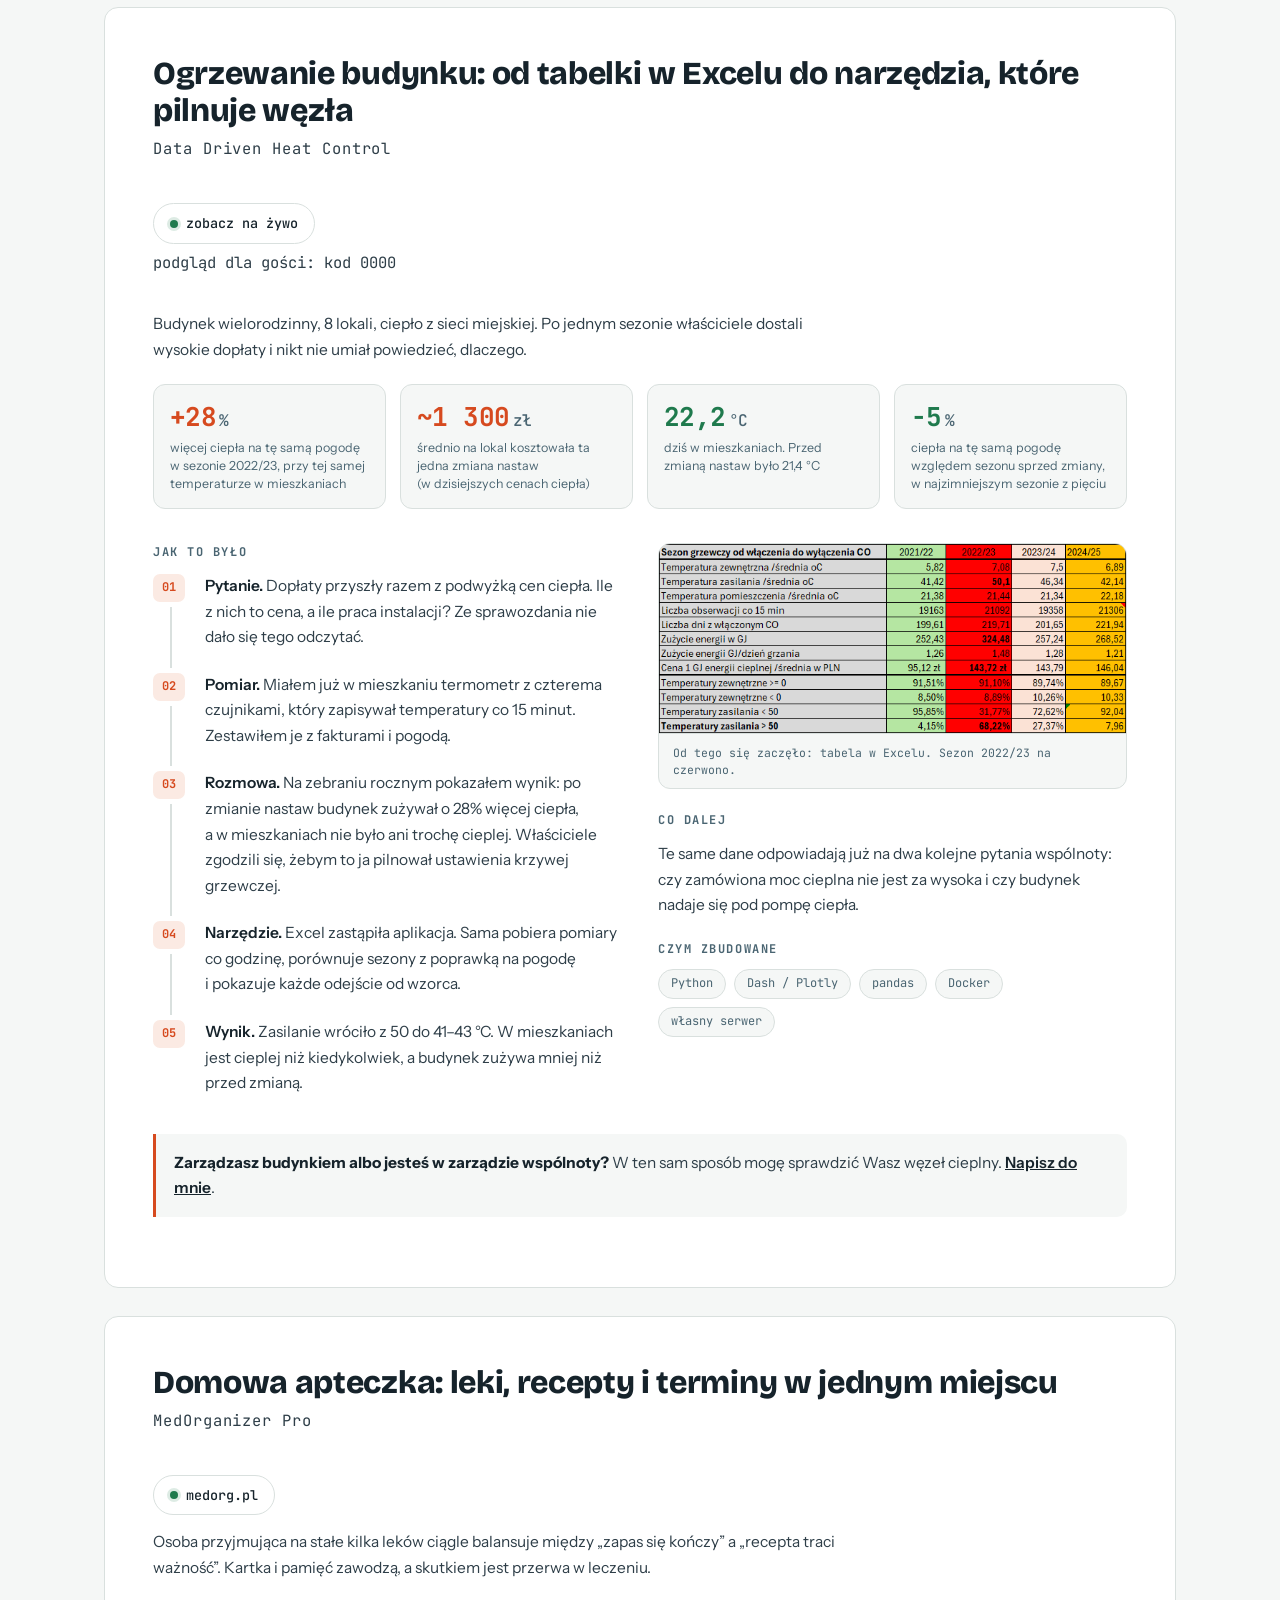
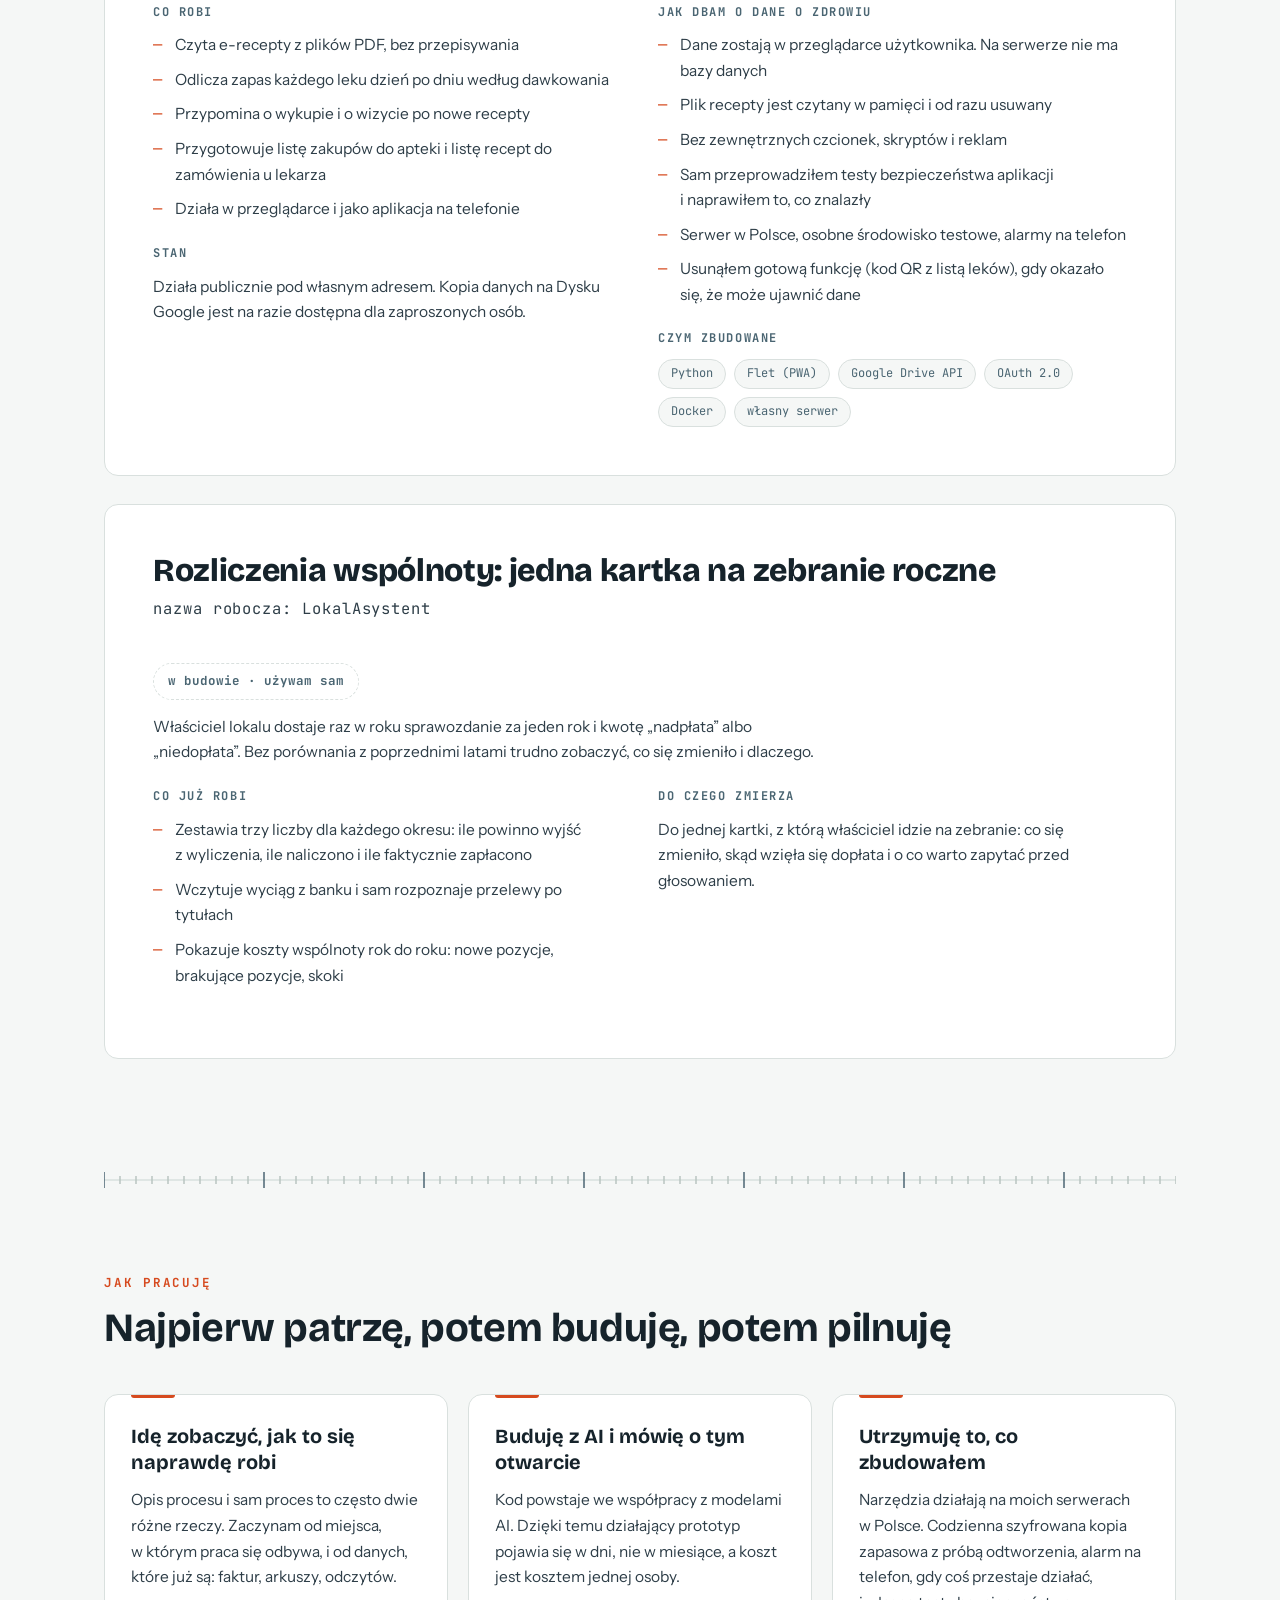
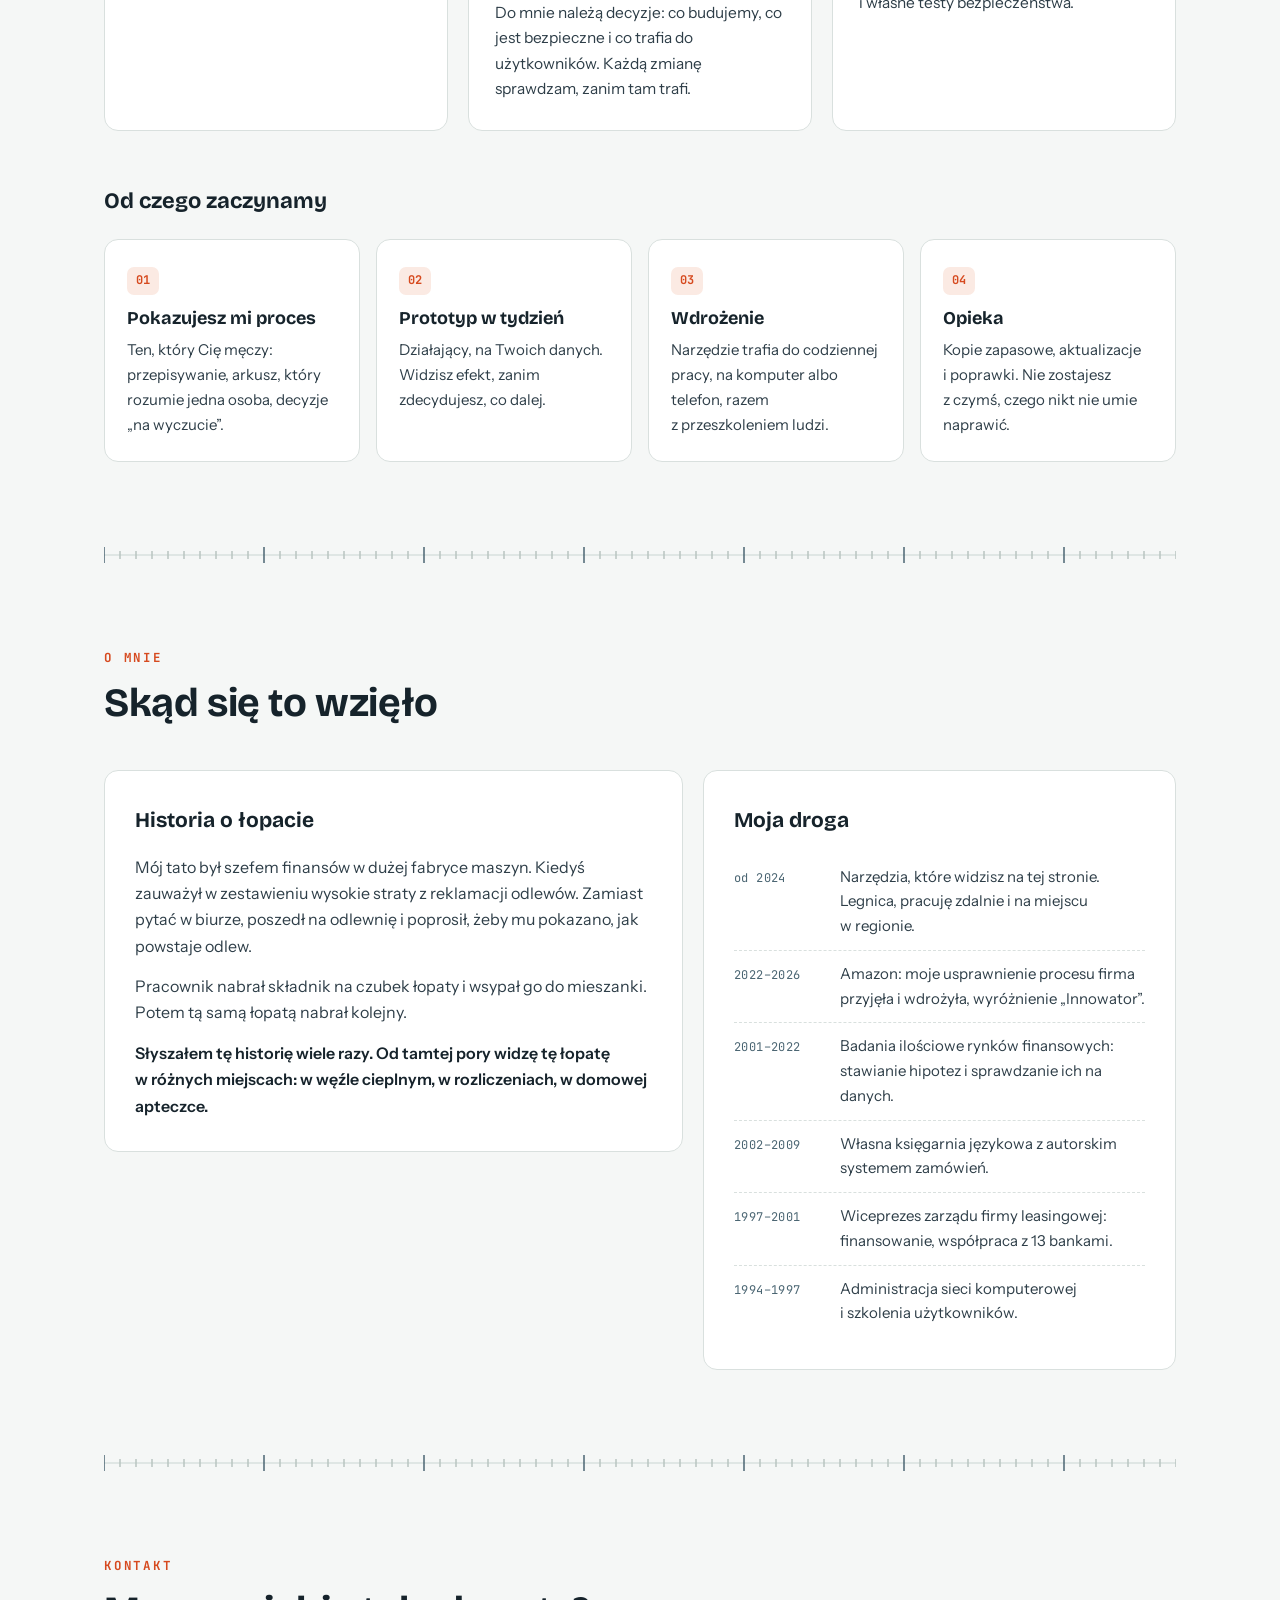
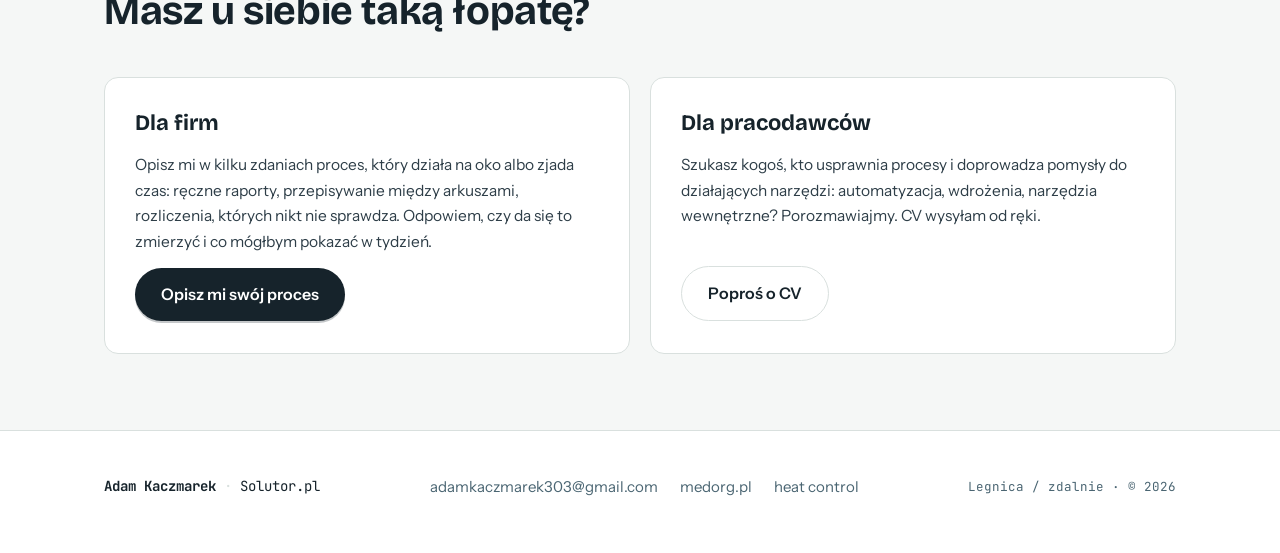
==== commit 2cb08fc5: "Szkic nowej strony: „na oko” › pomiar i narzędzie do decyzji Nowe zdanie przewodnie, historia ogrzew" ====
--- a/index.html
+++ b/index.html
@@ -3,8 +3,8 @@
 <head>
 <meta charset="UTF-8">
 <meta name="viewport" content="width=device-width, initial-scale=1.0">
-<title>Adam Kaczmarek — Solutor.pl | Zamieniam realne problemy w działające produkty cyfrowe</title>
-<meta name="description" content="Adam Kaczmarek — projektuję, buduję i wdrażam aplikacje od pomysłu do produkcji. MedOrganizer Pro, Data Driven Heat Control.">
+<title>Adam Kaczmarek — Solutor.pl | Zamieniam „na oko” w pomiar i narzędzie do decyzji</title>
+<meta name="description" content="Adam Kaczmarek — znajduję miejsca, gdzie firma działa na oko, i zamieniam je w pomiar i narzędzie do decyzji. Przykłady: ogrzewanie budynku, MedOrganizer.">
 <link rel="preconnect" href="https://fonts.googleapis.com">
 <link rel="preconnect" href="https://fonts.gstatic.com" crossorigin>
 <link href="https://fonts.googleapis.com/css2?family=Bricolage+Grotesque:opsz,wght@12..96,400;12..96,600;12..96,700;12..96,800&family=Instrument+Sans:wght@400;500;600&family=JetBrains+Mono:wght@400;500;700&display=swap" rel="stylesheet">
@@ -13,11 +13,13 @@
   --bg:#F5F7F6;
   --panel:#FFFFFF;
   --ink:#16232B;
+  --text:#2E3E48;
   --steel:#4A6572;
   --line:#D9E0DE;
   --ember:#D64A1F;
   --ember-soft:#FBEAE3;
   --ok:#1F7A4D;
+  --ok-soft:#E6F3EC;
   --radius:14px;
   --maxw:1120px;
   --font-display:'Bricolage Grotesque',system-ui,sans-serif;
@@ -39,6 +41,7 @@
   -webkit-font-smoothing:antialiased;
 }
 a{color:inherit}
+img{max-width:100%;height:auto;display:block}
 :focus-visible{outline:3px solid var(--ember);outline-offset:3px;border-radius:4px}
 .wrap{max-width:var(--maxw);margin:0 auto;padding:0 24px}
 
@@ -67,10 +70,11 @@
 .nav-cta{
   font-family:var(--font-mono);font-size:13px;font-weight:500;
   border:1.5px solid var(--ink);border-radius:999px;padding:7px 16px;
-  text-decoration:none;transition:background .15s,color .15s;
-}
-.nav-cta:hover{background:var(--ink);color:var(--bg)}
-@media(max-width:680px){.nav-links a:not(.nav-cta){display:none}}
+  text-decoration:none;transition:background .15s,color .15s;white-space:nowrap;
+}
+.nav-links a.nav-cta{color:var(--ink)}
+.nav-links a.nav-cta:hover{background:var(--ink);color:var(--bg)}
+@media(max-width:760px){.nav-links a:not(.nav-cta){display:none}}
 
 /* ---------- MEASUREMENT AXIS DIVIDER (signature) ---------- */
 .axis{
@@ -81,14 +85,11 @@
 .axis line{stroke:var(--line);stroke-width:1.5}
 .axis .tick{stroke:#B9C4C1}
 .axis .tick-major{stroke:var(--steel)}
-.axis-label{
-  font-family:var(--font-mono);font-size:11px;fill:var(--steel);letter-spacing:.08em;
-}
 
 /* ---------- HERO ---------- */
 .hero{padding:72px 0 64px}
 .hero-grid{display:grid;grid-template-columns:1.15fr .85fr;gap:56px;align-items:center}
-@media(max-width:900px){.hero-grid{grid-template-columns:1fr;gap:40px}}
+@media(max-width:900px){.hero-grid{grid-template-columns:1fr;gap:40px}.hero{padding:48px 0 44px}}
 .eyebrow{
   font-family:var(--font-mono);font-size:13px;font-weight:500;color:var(--steel);
   letter-spacing:.14em;text-transform:uppercase;margin-bottom:22px;display:flex;align-items:center;gap:10px;
@@ -96,9 +97,9 @@
 .eyebrow::before{content:"";width:26px;height:1.5px;background:var(--ember);display:inline-block}
 h1{
   font-family:var(--font-display);
-  font-size:clamp(38px,5.4vw,58px);
-  font-weight:800;line-height:1.06;letter-spacing:-.015em;
-  margin-bottom:24px;
+  font-size:clamp(32px,4.5vw,50px);
+  font-weight:800;line-height:1.1;letter-spacing:-.015em;
+  margin-bottom:24px;text-wrap:balance;
 }
 h1 em{font-style:normal;color:var(--ember)}
 .hero-sub{font-size:19px;color:var(--steel);max-width:34em;margin-bottom:34px}
@@ -108,7 +109,7 @@
   display:inline-flex;align-items:center;gap:9px;
   font-family:var(--font-body);font-weight:600;font-size:16px;
   padding:13px 26px;border-radius:999px;text-decoration:none;
-  transition:transform .15s,box-shadow .15s,background .15s;
+  transition:transform .15s,box-shadow .15s,background .15s,border-color .15s;
 }
 .btn-primary{background:var(--ink);color:#fff;box-shadow:0 2px 0 rgba(22,35,43,.25)}
 .btn-primary:hover{transform:translateY(-2px);box-shadow:0 6px 16px rgba(22,35,43,.22)}
@@ -121,13 +122,13 @@
   background:var(--panel);border:1px solid var(--line);border-radius:var(--radius);
   padding:26px 26px 20px;box-shadow:0 10px 34px rgba(22,35,43,.07);
 }
-.chart-head{display:flex;justify-content:space-between;align-items:baseline;gap:12px;margin-bottom:6px}
+.chart-head{display:flex;justify-content:space-between;align-items:baseline;gap:12px;margin-bottom:6px;flex-wrap:wrap}
 .chart-title{font-family:var(--font-mono);font-size:12.5px;color:var(--steel);letter-spacing:.06em}
 .chart-badge{
   font-family:var(--font-mono);font-size:13px;font-weight:700;color:var(--ember);
   background:var(--ember-soft);border-radius:999px;padding:3px 11px;white-space:nowrap;
 }
-.chart-note{font-family:var(--font-mono);font-size:11.5px;color:var(--steel);margin-top:10px;text-align:right}
+.chart-note{font-family:var(--font-mono);font-size:11.5px;color:var(--steel);margin-top:10px;line-height:1.5}
 #etChart{width:100%;height:auto;display:block}
 #etChart .grid-l{stroke:var(--line);stroke-width:1;stroke-dasharray:2 5}
 #etChart .curve{
@@ -136,13 +137,17 @@
 }
 @keyframes draw{to{stroke-dashoffset:0}}
 #etChart .pt{fill:var(--panel);stroke:var(--ink);stroke-width:2}
-#etChart .pt-last{fill:var(--ember);stroke:var(--ember)}
+#etChart .pt-hot{fill:var(--ember);stroke:var(--ember)}
+#etChart .pt-last{fill:var(--ok);stroke:var(--ok)}
 #etChart .lbl{font-family:var(--font-mono);font-size:11px;fill:var(--steel)}
 #etChart .val{font-family:var(--font-mono);font-size:11.5px;font-weight:700;fill:var(--ink)}
-#etChart .val-last{fill:var(--ember)}
+#etChart .val-hot{fill:var(--ember)}
+#etChart .val-last{fill:var(--ok)}
+#etChart .note{font-family:var(--font-mono);font-size:10.5px;fill:var(--ember)}
 
 /* ---------- SECTIONS ---------- */
 section{padding:76px 0}
+@media(max-width:700px){section{padding:54px 0}}
 .sec-head{margin-bottom:44px}
 .sec-eyebrow{
   font-family:var(--font-mono);font-size:12.5px;color:var(--ember);font-weight:700;
@@ -150,32 +155,35 @@
 }
 h2{
   font-family:var(--font-display);font-size:clamp(28px,3.6vw,40px);
-  font-weight:700;letter-spacing:-.01em;line-height:1.12;
+  font-weight:700;letter-spacing:-.01em;line-height:1.12;text-wrap:balance;
 }
 .sec-lead{color:var(--steel);font-size:18px;max-width:38em;margin-top:14px}
 
-/* pillars */
-.pillars{display:grid;grid-template-columns:repeat(3,1fr);gap:20px}
-@media(max-width:860px){.pillars{grid-template-columns:1fr}}
-.pillar{
-  background:var(--panel);border:1px solid var(--line);border-radius:var(--radius);
-  padding:28px 26px;position:relative;
-}
-.pillar::before{
-  content:"";position:absolute;top:0;left:26px;width:44px;height:3px;
-  background:var(--ember);border-radius:0 0 3px 3px;
-}
-.pillar h3{font-family:var(--font-display);font-size:20px;font-weight:700;margin-bottom:12px;line-height:1.3}
-.pillar p{color:var(--steel);font-size:15.5px}
+/* „na oko” → „zmierzone” */
+.pairs{display:grid;grid-template-columns:repeat(3,1fr);gap:20px}
+@media(max-width:860px){.pairs{grid-template-columns:1fr}}
+.pair{background:var(--panel);border:1px solid var(--line);border-radius:var(--radius);overflow:hidden;display:flex;flex-direction:column}
+.pair-top{padding:22px 24px 18px;border-bottom:1px dashed var(--line)}
+.pair-bottom{padding:18px 24px 24px;background:linear-gradient(180deg,#FBFCFB,var(--panel));flex-grow:1}
+.pair-k{
+  font-family:var(--font-mono);font-size:11.5px;letter-spacing:.13em;text-transform:uppercase;
+  font-weight:700;margin-bottom:8px;
+}
+.pair-top .pair-k{color:var(--ember)}
+.pair-bottom .pair-k{color:var(--ok)}
+.pair h3{font-family:var(--font-display);font-size:19px;font-weight:700;line-height:1.3;margin-bottom:2px}
+.pair p{font-size:15.5px;color:var(--text)}
+.pair-area{font-family:var(--font-mono);font-size:12px;color:var(--steel);padding:12px 24px 0;letter-spacing:.06em;text-transform:uppercase}
 
 /* ---------- CASE STUDIES ---------- */
 .case{
   background:var(--panel);border:1px solid var(--line);border-radius:var(--radius);
-  padding:clamp(28px,4vw,48px);margin-bottom:28px;
+  padding:clamp(24px,4vw,48px);margin-bottom:28px;
 }
 .case-top{display:flex;justify-content:space-between;align-items:flex-start;gap:20px;flex-wrap:wrap;margin-bottom:8px}
-.case h3{font-family:var(--font-display);font-size:clamp(24px,3vw,32px);font-weight:800;letter-spacing:-.01em}
-.case-tag{font-size:17px;color:var(--steel);margin-bottom:28px}
+.case h3{font-family:var(--font-display);font-size:clamp(24px,3vw,32px);font-weight:800;letter-spacing:-.01em;line-height:1.15}
+.case-name{font-family:var(--font-mono);font-size:12.5px;color:var(--steel);letter-spacing:.06em;margin-top:6px}
+.case-tag{font-size:17px;color:var(--steel);margin:14px 0 28px;max-width:44em}
 .live-link{
   font-family:var(--font-mono);font-size:13.5px;font-weight:500;
   display:inline-flex;align-items:center;gap:8px;text-decoration:none;
@@ -184,78 +192,110 @@
 }
 .live-link:hover{border-color:var(--ember);background:var(--ember-soft)}
 .live-dot{width:8px;height:8px;border-radius:50%;background:var(--ok);box-shadow:0 0 0 3px rgba(31,122,77,.15)}
+.live-hint{font-family:var(--font-mono);font-size:11.5px;color:var(--steel);margin-top:6px;text-align:right}
+.badge-wip{
+  font-family:var(--font-mono);font-size:12.5px;font-weight:700;color:var(--steel);
+  border:1.5px dashed var(--line);border-radius:999px;padding:7px 14px;white-space:nowrap;
+}
 .case-grid{display:grid;grid-template-columns:1fr 1fr;gap:36px}
-@media(max-width:820px){.case-grid{grid-template-columns:1fr}}
+@media(max-width:820px){.case-grid{grid-template-columns:1fr;gap:8px}}
 .case h4{
   font-family:var(--font-mono);font-size:12px;letter-spacing:.13em;text-transform:uppercase;
   color:var(--steel);margin-bottom:10px;
 }
-.case p{font-size:15.5px;color:#2E3E48;margin-bottom:22px}
+.case p{font-size:15.5px;color:var(--text);margin-bottom:22px}
 .case ul{list-style:none;margin-bottom:22px}
-.case ul li{
-  font-size:15.5px;color:#2E3E48;padding-left:22px;position:relative;margin-bottom:9px;
-}
-.case ul li::before{
-  content:"—";position:absolute;left:0;color:var(--ember);font-family:var(--font-mono);
-}
+.case ul li{font-size:15.5px;color:var(--text);padding-left:22px;position:relative;margin-bottom:9px}
+.case ul li::before{content:"—";position:absolute;left:0;color:var(--ember);font-family:var(--font-mono)}
 .stack-row{display:flex;flex-wrap:wrap;gap:8px;margin-top:4px}
 .chip{
   font-family:var(--font-mono);font-size:12px;color:var(--steel);
   border:1px solid var(--line);border-radius:999px;padding:4px 12px;background:var(--bg);
 }
 /* stat cards */
-.stats{display:grid;grid-template-columns:repeat(4,1fr);gap:14px;margin:6px 0 26px}
+.stats{display:grid;grid-template-columns:repeat(4,1fr);gap:14px;margin:6px 0 34px}
 @media(max-width:860px){.stats{grid-template-columns:repeat(2,1fr)}}
-.stat{
-  background:var(--bg);border:1px solid var(--line);border-radius:12px;padding:18px 16px 15px;
-}
+@media(max-width:420px){.stats{grid-template-columns:1fr}}
+.stat{background:var(--bg);border:1px solid var(--line);border-radius:12px;padding:18px 16px 15px}
 .stat .num{
   font-family:var(--font-mono);font-weight:700;font-size:clamp(20px,2.3vw,26px);
-  letter-spacing:-.02em;line-height:1.1;
+  letter-spacing:-.02em;line-height:1.1;white-space:nowrap;
 }
 .stat .num.hot{color:var(--ember)}
-.stat .unit{font-size:.62em;font-weight:500;color:var(--steel);margin-left:2px}
+.stat .num.good{color:var(--ok)}
+.stat .unit{font-size:.62em;font-weight:500;color:var(--steel);margin-left:3px}
 .stat .cap{font-size:12.5px;color:var(--steel);margin-top:7px;line-height:1.45}
-.efekt-extra{font-size:14.5px;color:var(--steel)}
-.efekt-extra strong{color:var(--ink)}
-
-/* ---------- WARSZTAT ---------- */
-.workshop{display:grid;grid-template-columns:1fr 1fr;gap:20px}
-@media(max-width:820px){.workshop{grid-template-columns:1fr}}
-.ws-card{background:var(--panel);border:1px solid var(--line);border-radius:var(--radius);padding:30px 28px}
-.ws-card h3{font-family:var(--font-display);font-size:21px;font-weight:700;margin-bottom:18px}
-.tech-list{list-style:none}
-.tech-list li{
-  display:flex;gap:14px;padding:11px 0;border-bottom:1px dashed var(--line);
-  font-size:15px;align-items:baseline;
-}
-.tech-list li:last-child{border-bottom:none}
-.tech-list .k{
-  font-family:var(--font-mono);font-size:12px;color:var(--steel);min-width:118px;
-  letter-spacing:.04em;text-transform:uppercase;flex-shrink:0;padding-top:2px;
-}
-.ai-step{display:flex;gap:14px;margin-bottom:16px;align-items:flex-start}
-.ai-step .marker{
+
+/* story steps */
+.story{list-style:none;counter-reset:krok;margin:0 0 8px}
+.story li{
+  counter-increment:krok;position:relative;padding:0 0 22px 52px;
+  font-size:15.5px;color:var(--text);
+}
+.story li::before{
+  content:counter(krok,decimal-leading-zero);position:absolute;left:0;top:1px;
   font-family:var(--font-mono);font-size:12px;font-weight:700;color:var(--ember);
-  background:var(--ember-soft);border-radius:7px;padding:4px 9px;flex-shrink:0;margin-top:2px;
-}
-.ai-step p{font-size:15px;color:#2E3E48}
-.ai-step p strong{color:var(--ink)}
-.ws-quote{
-  margin-top:20px;padding:16px 18px;background:var(--bg);border-left:3px solid var(--ember);
+  background:var(--ember-soft);border-radius:7px;padding:4px 9px;
+}
+.story li::after{content:"";position:absolute;left:17px;top:34px;bottom:4px;width:1.5px;background:var(--line)}
+.story li:last-child::after{display:none}
+.story strong{color:var(--ink);font-weight:600}
+.before{margin:0 0 22px;border:1px solid var(--line);border-radius:12px;overflow:hidden;background:var(--bg)}
+.before img{width:100%}
+.before figcaption{font-family:var(--font-mono);font-size:11.5px;color:var(--steel);padding:10px 14px;border-top:1px solid var(--line);line-height:1.5}
+.aside{
+  margin-top:8px;padding:16px 18px;background:var(--bg);border-left:3px solid var(--ember);
   border-radius:0 10px 10px 0;font-size:15px;color:var(--steel);
 }
-.ws-quote strong{color:var(--ink)}
-
-/* ---------- DLA KOGO ---------- */
+.aside strong{color:var(--ink)}
+.aside a{color:var(--ink);font-weight:600}
+
+/* ---------- JAK PRACUJĘ ---------- */
+.pillars{display:grid;grid-template-columns:repeat(3,1fr);gap:20px}
+@media(max-width:860px){.pillars{grid-template-columns:1fr}}
+.pillar{background:var(--panel);border:1px solid var(--line);border-radius:var(--radius);padding:28px 26px;position:relative}
+.pillar::before{content:"";position:absolute;top:0;left:26px;width:44px;height:3px;background:var(--ember);border-radius:0 0 3px 3px}
+.pillar h3{font-family:var(--font-display);font-size:20px;font-weight:700;margin-bottom:12px;line-height:1.3}
+.pillar p{color:var(--text);font-size:15.5px}
+.pillar p + p{margin-top:10px}
+
+.steps{display:grid;grid-template-columns:repeat(4,1fr);gap:16px;margin-top:20px}
+@media(max-width:980px){.steps{grid-template-columns:repeat(2,1fr)}}
+@media(max-width:520px){.steps{grid-template-columns:1fr}}
+.step{background:var(--panel);border:1px solid var(--line);border-radius:var(--radius);padding:24px 22px}
+.step .marker{
+  display:inline-block;font-family:var(--font-mono);font-size:12px;font-weight:700;color:var(--ember);
+  background:var(--ember-soft);border-radius:7px;padding:4px 9px;margin-bottom:12px;
+}
+.step h3{font-family:var(--font-display);font-size:18px;font-weight:700;margin-bottom:8px;line-height:1.3}
+.step p{font-size:15px;color:var(--text)}
+.sub-head{font-family:var(--font-display);font-size:22px;font-weight:700;margin-top:52px}
+
+/* ---------- O MNIE ---------- */
+.about{display:grid;grid-template-columns:1.1fr .9fr;gap:20px;align-items:start}
+@media(max-width:860px){.about{grid-template-columns:1fr}}
+.about-card{background:var(--panel);border:1px solid var(--line);border-radius:var(--radius);padding:32px 30px}
+.about-card h3{font-family:var(--font-display);font-size:21px;font-weight:700;margin-bottom:16px}
+.about-card p{font-size:16px;color:var(--text);margin-bottom:14px}
+.about-card p:last-child{margin-bottom:0}
+.about-card .punch{color:var(--ink);font-weight:600}
+.path-list{list-style:none}
+.path-list li{display:flex;gap:14px;padding:11px 0;border-bottom:1px dashed var(--line);font-size:15px;align-items:baseline;color:var(--text)}
+.path-list li:last-child{border-bottom:none}
+.path-list .k{
+  font-family:var(--font-mono);font-size:12px;color:var(--steel);min-width:92px;
+  letter-spacing:.04em;flex-shrink:0;
+}
+
+/* ---------- KONTAKT ---------- */
 .paths{display:grid;grid-template-columns:1fr 1fr;gap:20px}
 @media(max-width:820px){.paths{grid-template-columns:1fr}}
 .path{
   background:var(--panel);border:1px solid var(--line);border-radius:var(--radius);
   padding:32px 30px;display:flex;flex-direction:column;gap:14px;
 }
-.path h3{font-family:var(--font-display);font-size:22px;font-weight:700}
-.path p{color:#2E3E48;font-size:15.5px;flex-grow:1}
+.path h3{font-family:var(--font-display);font-size:22px;font-weight:700;line-height:1.25}
+.path p{color:var(--text);font-size:15.5px;flex-grow:1}
 .path .btn{align-self:flex-start}
 
 /* ---------- FOOTER ---------- */
@@ -265,7 +305,7 @@
 .foot-id .nm{font-weight:700}
 .foot-id .sep{color:var(--line);margin:0 8px}
 .foot-links{display:flex;gap:22px;flex-wrap:wrap}
-.foot-links a{font-size:15px;color:var(--steel);text-decoration:none}
+.foot-links a{font-size:15px;color:var(--steel);text-decoration:none;overflow-wrap:anywhere}
 .foot-links a:hover{color:var(--ember)}
 .foot-meta{font-family:var(--font-mono);font-size:12.5px;color:var(--steel)}
 
@@ -281,10 +321,10 @@
   <div class="nav-inner">
     <a class="brand" href="#top"><span class="brand-dot" aria-hidden="true"></span>solutor.pl</a>
     <div class="nav-links">
-      <a href="#projekty">Projekty</a>
-      <a href="#warsztat">Warsztat</a>
-      <a href="#wspolpraca">Współpraca</a>
-      <a class="nav-cta" href="mailto:adamkaczmarek303@gmail.com">Napisz do mnie</a>
+      <a href="#przyklady">Przykłady</a>
+      <a href="#jak-pracuje">Jak pracuję</a>
+      <a href="#o-mnie">O mnie</a>
+      <a class="nav-cta" href="#kontakt">Napisz do mnie</a>
     </div>
   </div>
 </nav>
@@ -294,45 +334,46 @@
   <div class="wrap hero-grid">
     <div>
       <p class="eyebrow">Adam Kaczmarek · Solutor.pl</p>
-      <h1>Zamieniam realne problemy w&nbsp;<em>działające</em> produkty cyfrowe.</h1>
-      <p class="hero-sub">Projektuję, buduję i wdrażam aplikacje od pomysłu do produkcji —
-      łącząc <strong>myślenie produktowe</strong> z nowoczesnym, wspomaganym przez AI
-      procesem wytwórczym.</p>
+      <h1>Znajduję miejsca, gdzie firma działa <em>na&nbsp;oko</em>, i&nbsp;zamieniam je w&nbsp;pomiar i&nbsp;narzędzie do decyzji.</h1>
+      <p class="hero-sub">Idę zobaczyć, jak proces wygląda naprawdę. Mierzę go, buduję narzędzie,
+      które pilnuje go na co dzień, i&nbsp;<strong>potem je utrzymuję</strong>.</p>
       <div class="cta-row">
-        <a class="btn btn-primary" href="#projekty">Zobacz projekty <span class="arr">↓</span></a>
-        <a class="btn btn-ghost" href="mailto:adamkaczmarek303@gmail.com">Skontaktuj się</a>
-      </div>
-    </div>
-
-    <figure class="chart-card" aria-label="Wykres: energochłonność termiczna budynku spadła o 29 procent w pięciu sezonach">
+        <a class="btn btn-primary" href="#przyklady">Zobacz przykłady <span class="arr">↓</span></a>
+        <a class="btn btn-ghost" href="#kontakt">Opisz mi swój proces</a>
+      </div>
+    </div>
+
+    <figure class="chart-card" aria-label="Wykres: zużycie ciepła budynku na jednostkę mrozu w pięciu sezonach. Po zmianie nastaw w sezonie 2022/23 wzrosło o 28 procent, dziś jest o 5 procent niższe niż przed zmianą.">
       <div class="chart-head">
-        <span class="chart-title">ENERGOCHŁONNOŚĆ BUDYNKU · GJ/stopniodzień</span>
-        <span class="chart-badge">▼ 29%</span>
+        <span class="chart-title">CIEPŁO NA JEDNOSTKĘ MROZU · budynek, 8 lokali</span>
+        <span class="chart-badge">▼ 26% od szczytu</span>
       </div>
       <svg id="etChart" viewBox="0 0 440 230" role="img">
         <line class="grid-l" x1="30" y1="40"  x2="430" y2="40"/>
         <line class="grid-l" x1="30" y1="90"  x2="430" y2="90"/>
         <line class="grid-l" x1="30" y1="140" x2="430" y2="140"/>
         <line class="grid-l" x1="30" y1="190" x2="430" y2="190"/>
-        <!-- ET: .1362 .1818 .1618 .1430 .1293 → y = 40 + (0.1818-v)/(0.1818-0.1293)*150 -->
-        <polyline class="curve" points="50,170 145,40 240,97 335,151 420,190"/>
-        <circle class="pt" cx="50"  cy="170" r="5"/>
-        <circle class="pt" cx="145" cy="40"  r="5"/>
-        <circle class="pt" cx="240" cy="97"  r="5"/>
-        <circle class="pt" cx="335" cy="151" r="5"/>
+        <!-- ET (GJ na stopniodzień): 0,1358 0,1738 0,1618 0,1423 0,1290 → y = 40 + (0,1738 − v) / 0,0448 × 150 -->
+        <polyline class="curve" points="50,167 145,40 240,80 335,146 420,190"/>
+        <circle class="pt" cx="50"  cy="167" r="5"/>
+        <circle class="pt pt-hot" cx="145" cy="40"  r="6"/>
+        <circle class="pt" cx="240" cy="80"  r="5"/>
+        <circle class="pt" cx="335" cy="146" r="5"/>
         <circle class="pt pt-last" cx="420" cy="190" r="6.5"/>
-        <text class="val" x="50"  y="158" text-anchor="middle">0.1362</text>
-        <text class="val" x="145" y="28"  text-anchor="middle">0.1818</text>
-        <text class="val" x="240" y="85"  text-anchor="middle">0.1618</text>
-        <text class="val" x="335" y="139" text-anchor="middle">0.1430</text>
-        <text class="val val-last" x="412" y="178" text-anchor="end">0.1293</text>
+        <text class="val" x="50"  y="155" text-anchor="middle">0,1358</text>
+        <text class="val val-hot" x="145" y="26"  text-anchor="middle">0,1738</text>
+        <text class="note" x="176" y="26">zmiana nastaw</text>
+        <text class="val" x="240" y="68"  text-anchor="middle">0,1618</text>
+        <text class="val" x="335" y="134" text-anchor="middle">0,1423</text>
+        <text class="val val-last" x="412" y="178" text-anchor="end">0,1290</text>
         <text class="lbl" x="50"  y="215" text-anchor="middle">21/22</text>
         <text class="lbl" x="145" y="215" text-anchor="middle">22/23</text>
         <text class="lbl" x="240" y="215" text-anchor="middle">23/24</text>
         <text class="lbl" x="335" y="215" text-anchor="middle">24/25</text>
         <text class="lbl" x="420" y="215" text-anchor="middle">25/26</text>
       </svg>
-      <figcaption class="chart-note">rzeczywiste dane · 5 sezonów · 104 506 pomiarów</figcaption>
+      <figcaption class="chart-note">GJ na stopniodzień · rzeczywiste dane · 5 sezonów · 104&nbsp;506 pomiarów.
+      Ostatni sezon był najzimniejszy z pięciu.</figcaption>
     </figure>
   </div>
 </header>
@@ -344,32 +385,47 @@
   </svg>
 </div>
 
-<!-- ================= JAK PRACUJĘ ================= -->
-<section id="proces">
+<!-- ================= NA OKO → ZMIERZONE ================= -->
+<section id="na-oko">
   <div class="wrap">
     <div class="sec-head reveal">
-      <p class="sec-eyebrow">Jak pracuję</p>
-      <h2>Od problemu do wdrożenia</h2>
-    </div>
-    <div class="pillars">
-      <article class="pillar reveal">
-        <h3>Zaczynam od problemu, nie od technologii</h3>
-        <p>Każdy z moich projektów powstał, bo coś realnie nie działało: chaos w domowej
-        apteczce osoby przewlekle chorej, brak danych o pracy węzła cieplnego budynku.
-        Najpierw rozumiem problem i użytkownika, potem dobieram narzędzia.</p>
+      <p class="sec-eyebrow">O co chodzi</p>
+      <h2>Większość strat nie bierze się ze złej woli, tylko z&nbsp;braku pomiaru</h2>
+      <p class="sec-lead">Trzy miejsca, w&nbsp;których to zobaczyłem i&nbsp;coś z&nbsp;tym zrobiłem.</p>
+    </div>
+    <div class="pairs">
+      <article class="pair reveal">
+        <p class="pair-area">Ogrzewanie budynku</p>
+        <div class="pair-top">
+          <p class="pair-k">Na oko</p>
+          <p>Woda w&nbsp;grzejnikach średnio 50&nbsp;°C, bo ktoś zgłosił, że jest zimno.</p>
+        </div>
+        <div class="pair-bottom">
+          <p class="pair-k">Zmierzone</p>
+          <p>Wystarcza 41–43&nbsp;°C. W&nbsp;mieszkaniach jest cieplej niż wtedy, a&nbsp;rachunek niższy.</p>
+        </div>
       </article>
-      <article class="pillar reveal">
-        <h3>Dowożę działający produkt, nie prototyp</h3>
-        <p>Wdrożenie na produkcję, własna domena, aplikacja instalowalna na telefonie,
-        monitoring, telemetria, onboarding użytkownika. Projekt jest skończony wtedy,
-        gdy ktoś go używa — nie wtedy, gdy kod się kompiluje.</p>
+      <article class="pair reveal">
+        <p class="pair-area">Rozliczenia wspólnoty</p>
+        <div class="pair-top">
+          <p class="pair-k">Na oko</p>
+          <p>Sprawozdanie za jeden rok i&nbsp;uchwała przyjęta w&nbsp;kwadrans.</p>
+        </div>
+        <div class="pair-bottom">
+          <p class="pair-k">Zmierzone</p>
+          <p>Koszty rok do roku: co doszło, co zniknęło, co podrożało i&nbsp;skąd wzięła się dopłata.</p>
+        </div>
       </article>
-      <article class="pillar reveal">
-        <h3>AI jako zespół, ja jako architekt</h3>
-        <p>Pracuję w zdyscyplinowanym procesie z modelami AI: jeden projektuje
-        i recenzuje architekturę, drugi generuje kod, a każda zmiana przechodzi przez
-        weryfikację przed wdrożeniem. Efekt: tempo małego zespołu przy jednoosobowych
-        kosztach.</p>
+      <article class="pair reveal">
+        <p class="pair-area">Domowa apteczka</p>
+        <div class="pair-top">
+          <p class="pair-k">Na oko</p>
+          <p>Zapas leków w&nbsp;pamięci. Recepta traci ważność, zanim ktoś to zauważy.</p>
+        </div>
+        <div class="pair-bottom">
+          <p class="pair-k">Zmierzone</p>
+          <p>Zapas każdego leku odliczany dzień po dniu, z&nbsp;przypomnieniem przed końcem.</p>
+        </div>
       </article>
     </div>
   </div>
@@ -382,111 +438,155 @@
   </svg>
 </div>
 
-<!-- ================= PROJEKTY ================= -->
-<section id="projekty">
+<!-- ================= PRZYKŁADY ================= -->
+<section id="przyklady">
   <div class="wrap">
     <div class="sec-head reveal">
-      <p class="sec-eyebrow">Projekty</p>
-      <h2>Projekty, które żyją na produkcji</h2>
-      <p class="sec-lead">Nie makiety i nie repozytoria-wydmuszki. Oba rozwiązania działają
-      publicznie — możesz je otworzyć teraz.</p>
-    </div>
-
-    <!-- CASE 1: DASHBOARD -->
+      <p class="sec-eyebrow">Przykłady</p>
+      <h2>Trzy narzędzia, trzy różne dziedziny</h2>
+      <p class="sec-lead">Dwa działają publicznie i&nbsp;możesz je otworzyć teraz. Trzecie jest w&nbsp;budowie.</p>
+    </div>
+
+    <!-- CASE 1: OGRZEWANIE -->
     <article class="case reveal">
       <div class="case-top">
-        <h3>Data Driven Heat Control</h3>
-        <a class="live-link" href="https://data-driven-heat-control.onrender.com" target="_blank" rel="noopener">
-          <span class="live-dot" aria-hidden="true"></span> zobacz na żywo
-        </a>
-      </div>
-      <p class="case-tag">Monitoring i analityka węzła cieplnego budynku wielorodzinnego.</p>
+        <div>
+          <h3>Ogrzewanie budynku: od tabelki w&nbsp;Excelu do narzędzia, które pilnuje węzła</h3>
+          <p class="case-name">Data Driven Heat Control</p>
+        </div>
+        <div>
+          <a class="live-link" href="https://ddhc.solutor.pl" target="_blank" rel="noopener">
+            <span class="live-dot" aria-hidden="true"></span> zobacz na żywo
+          </a>
+          <p class="live-hint">podgląd dla gości: kod 0000</p>
+        </div>
+      </div>
+      <p class="case-tag">Budynek wielorodzinny, 8 lokali, ciepło z&nbsp;sieci miejskiej. Po jednym sezonie
+      właściciele dostali wysokie dopłaty i&nbsp;nikt nie umiał powiedzieć, dlaczego.</p>
 
       <div class="stats">
-        <div class="stat"><div class="num">2090<span class="unit">SDG</span></div>
-          <div class="cap">najzimniejszy sezon w 5-letniej historii pomiarów (2025/26)</div></div>
-        <div class="stat"><div class="num">1,16<span class="unit">GJ/24h</span></div>
-          <div class="cap">…a mimo to najniższe dobowe zużycie ciepła w historii</div></div>
-        <div class="stat"><div class="num hot">−29<span class="unit">%</span></div>
-          <div class="cap">spadek energochłonności budynku od szczytu w 2022/23</div></div>
-        <div class="stat"><div class="num hot">~14 000<span class="unit">zł</span></div>
-          <div class="cap">unikniętego kosztu ciepła w trzech kolejnych sezonach</div></div>
+        <div class="stat"><div class="num hot">+28<span class="unit">%</span></div>
+          <div class="cap">więcej ciepła na tę samą pogodę w&nbsp;sezonie 2022/23, przy tej samej temperaturze w&nbsp;mieszkaniach</div></div>
+        <div class="stat"><div class="num hot">~1&nbsp;300<span class="unit">zł</span></div>
+          <div class="cap">średnio na lokal kosztowała ta jedna zmiana nastaw (w&nbsp;dzisiejszych cenach ciepła)</div></div>
+        <div class="stat"><div class="num good">22,2<span class="unit">°C</span></div>
+          <div class="cap">dziś w&nbsp;mieszkaniach. Przed zmianą nastaw było 21,4&nbsp;°C</div></div>
+        <div class="stat"><div class="num good">−5<span class="unit">%</span></div>
+          <div class="cap">ciepła na tę samą pogodę względem sezonu sprzed zmiany, w&nbsp;najzimniejszym sezonie z&nbsp;pięciu</div></div>
       </div>
 
       <div class="case-grid">
         <div>
-          <h4>Problem</h4>
-          <p>Wspólnota mieszkaniowa płaci za ciepło i serwis węzła, ale nie ma żadnych danych,
-          by ocenić, czy instalacja pracuje optymalnie — ani argumentów w rozmowie z dostawcą
-          ciepła i firmą serwisową.</p>
-          <h4>Rozwiązanie</h4>
-          <p>Dashboard analityczny zasilany automatycznie zbieranymi pomiarami co 15 minut
-          (ponad 100&nbsp;000 obserwacji z 5 sezonów). Porównuje sezony z normalizacją pogodową
-          (stopniodni grzewcze), wykrywa anomalie względem sezonu wzorcowego i wylicza autorskie
-          wskaźniki: Energochłonność Termiczną oraz PC&nbsp;Indeks — gotowość instalacji do
-          zastąpienia pompą ciepła, z progiem opłacalności wyliczonym z realnych taryf.</p>
-        </div>
-        <div>
-          <h4>Najciekawsze wyzwania techniczne</h4>
-          <ul>
-            <li>Automatyczny scraper z inteligentnym pobieraniem tylko brakujących danych</li>
-            <li>Algorytm detekcji granic sezonu grzewczego z surowych pomiarów</li>
-            <li>Normalizacja zużycia przez warunki pogodowe — uczciwe porównania rok do roku</li>
-            <li>Zgodność pracy węzła z krzywą wzorcową: wzrost z 19,9% do ~85% po interwencjach popartych danymi</li>
-            <li>Alerty e-mail przy spadku temperatury, harmonogram zadań w tle</li>
-          </ul>
-          <h4>Stack</h4>
+          <h4>Jak to było</h4>
+          <ol class="story">
+            <li><strong>Pytanie.</strong> Dopłaty przyszły razem z&nbsp;podwyżką cen ciepła. Ile z&nbsp;nich to
+            cena, a&nbsp;ile praca instalacji? Ze sprawozdania nie dało się tego odczytać.</li>
+            <li><strong>Pomiar.</strong> Miałem już w&nbsp;mieszkaniu termometr z&nbsp;czterema czujnikami, który
+            zapisywał temperatury co 15&nbsp;minut. Zestawiłem je z&nbsp;fakturami i&nbsp;pogodą.</li>
+            <li><strong>Rozmowa.</strong> Na zebraniu rocznym pokazałem wynik: po zmianie nastaw budynek
+            zużywał o&nbsp;28% więcej ciepła, a&nbsp;w&nbsp;mieszkaniach nie było ani trochę cieplej.
+            Właściciele zgodzili się, żebym to ja pilnował ustawienia krzywej grzewczej.</li>
+            <li><strong>Narzędzie.</strong> Excel zastąpiła aplikacja. Sama pobiera pomiary co godzinę,
+            porównuje sezony z&nbsp;poprawką na pogodę i&nbsp;pokazuje każde odejście od wzorca.</li>
+            <li><strong>Wynik.</strong> Zasilanie wróciło z&nbsp;50 do 41–43&nbsp;°C. W&nbsp;mieszkaniach jest
+            cieplej niż kiedykolwiek, a&nbsp;budynek zużywa mniej niż przed zmianą.</li>
+          </ol>
+        </div>
+        <div>
+          <figure class="before">
+            <img src="img/excel-analiza.png" width="652" height="263" loading="lazy"
+                 alt="Tabela w Excelu porównująca cztery sezony grzewcze: temperatury, zużycie energii w GJ i cenę ciepła. Sezon 2022/23 wyróżniony na czerwono.">
+            <figcaption>Od tego się zaczęło: tabela w&nbsp;Excelu. Sezon 2022/23 na czerwono.</figcaption>
+          </figure>
+          <h4>Co dalej</h4>
+          <p>Te same dane odpowiadają już na dwa kolejne pytania wspólnoty: czy zamówiona moc cieplna
+          nie jest za wysoka i&nbsp;czy budynek nadaje się pod pompę ciepła.</p>
+          <h4>Czym zbudowane</h4>
           <div class="stack-row">
             <span class="chip">Python</span><span class="chip">Dash / Plotly</span>
-            <span class="chip">pandas</span><span class="chip">Selenium</span>
-            <span class="chip">APScheduler</span><span class="chip">Render.com</span>
+            <span class="chip">pandas</span><span class="chip">Docker</span>
+            <span class="chip">własny serwer</span>
           </div>
         </div>
       </div>
+      <p class="aside"><strong>Zarządzasz budynkiem albo jesteś w&nbsp;zarządzie wspólnoty?</strong>
+      W&nbsp;ten sam sposób mogę sprawdzić Wasz węzeł cieplny. <a href="#kontakt">Napisz do mnie</a>.</p>
     </article>
 
     <!-- CASE 2: MEDORGANIZER -->
     <article class="case reveal">
       <div class="case-top">
-        <h3>MedOrganizer Pro</h3>
+        <div>
+          <h3>Domowa apteczka: leki, recepty i&nbsp;terminy w&nbsp;jednym miejscu</h3>
+          <p class="case-name">MedOrganizer Pro</p>
+        </div>
         <a class="live-link" href="https://medorg.pl" target="_blank" rel="noopener">
           <span class="live-dot" aria-hidden="true"></span> medorg.pl
         </a>
       </div>
-      <p class="case-tag">Cyfrowa apteczka dla osób przewlekle chorych i ich opiekunów.</p>
+      <p class="case-tag">Osoba przyjmująca na stałe kilka leków ciągle balansuje między „zapas się kończy”
+      a&nbsp;„recepta traci ważność”. Kartka i&nbsp;pamięć zawodzą, a&nbsp;skutkiem jest przerwa w&nbsp;leczeniu.</p>
 
       <div class="case-grid">
         <div>
-          <h4>Problem</h4>
-          <p>Osoby przyjmujące kilka leków stale balansują między „zapas się kończy"
-          a „recepta traci ważność". Papierowe notatki i pamięć zawodzą — a skutkiem
-          jest przerwa w leczeniu.</p>
-          <h4>Rozwiązanie</h4>
-          <p>Aplikacja webowa (PWA), która czyta e-recepty z PDF, automatycznie śledzi zużycie
-          leków w czasie, przypomina o wykupie i wizycie u lekarza, synchronizuje dane między
-          urządzeniami przez Google Drive i generuje „kartę apteczną" QR z listą zakupów
-          dla farmaceuty.</p>
-          <h4>Efekt</h4>
-          <p class="efekt-extra">Kompletny produkt zbudowany i wdrożony <strong>end-to-end
-          w pojedynkę</strong>: własna domena, instalowalna aplikacja PWA, logowanie Google
-          OAuth, synchronizacja w chmurze, pipeline telemetrii i system onboardingu.
-          Od pierwszej linii kodu do produkcji — jeden autor, pełna odpowiedzialność
-          za każdą warstwę.</p>
-        </div>
-        <div>
-          <h4>Najciekawsze wyzwania techniczne</h4>
+          <h4>Co robi</h4>
           <ul>
-            <li>Parser e-recept PDF odporny na różne formaty dokumentów</li>
-            <li>Synchronizacja wielourządzeniowa z rozwiązywaniem konfliktów (CRDT/LWW)</li>
-            <li>Model logistyki leków: predykcja wyczerpania zapasu na podstawie dawkowania</li>
-            <li>Onboarding kontekstowy prowadzący użytkownika krok po kroku</li>
+            <li>Czyta e-recepty z&nbsp;plików PDF, bez przepisywania</li>
+            <li>Odlicza zapas każdego leku dzień po dniu według dawkowania</li>
+            <li>Przypomina o&nbsp;wykupie i&nbsp;o&nbsp;wizycie po nowe recepty</li>
+            <li>Przygotowuje listę zakupów do apteki i&nbsp;listę recept do zamówienia u&nbsp;lekarza</li>
+            <li>Działa w&nbsp;przeglądarce i&nbsp;jako aplikacja na telefonie</li>
           </ul>
-          <h4>Stack</h4>
+          <h4>Stan</h4>
+          <p>Działa publicznie pod własnym adresem. Kopia danych na Dysku Google jest na razie dostępna
+          dla zaproszonych osób.</p>
+        </div>
+        <div>
+          <h4>Jak dbam o&nbsp;dane o&nbsp;zdrowiu</h4>
+          <ul>
+            <li>Dane zostają w&nbsp;przeglądarce użytkownika. Na serwerze nie ma bazy danych</li>
+            <li>Plik recepty jest czytany w&nbsp;pamięci i&nbsp;od razu usuwany</li>
+            <li>Bez zewnętrznych czcionek, skryptów i&nbsp;reklam</li>
+            <li>Sam przeprowadziłem testy bezpieczeństwa aplikacji i&nbsp;naprawiłem to, co znalazły</li>
+            <li>Serwer w&nbsp;Polsce, osobne środowisko testowe, alarmy na telefon</li>
+            <li>Usunąłem gotową funkcję (kod QR z&nbsp;listą leków), gdy okazało się, że może ujawnić dane</li>
+          </ul>
+          <h4>Czym zbudowane</h4>
           <div class="stack-row">
             <span class="chip">Python</span><span class="chip">Flet (PWA)</span>
             <span class="chip">Google Drive API</span><span class="chip">OAuth 2.0</span>
-            <span class="chip">PyMuPDF</span><span class="chip">Render.com</span>
+            <span class="chip">Docker</span><span class="chip">własny serwer</span>
           </div>
+        </div>
+      </div>
+    </article>
+
+    <!-- CASE 3: ROZLICZENIA (W BUDOWIE) -->
+    <article class="case reveal">
+      <div class="case-top">
+        <div>
+          <h3>Rozliczenia wspólnoty: jedna kartka na zebranie roczne</h3>
+          <p class="case-name">nazwa robocza: LokalAsystent</p>
+        </div>
+        <span class="badge-wip">w budowie · używam sam</span>
+      </div>
+      <p class="case-tag">Właściciel lokalu dostaje raz w&nbsp;roku sprawozdanie za jeden rok i&nbsp;kwotę
+      „nadpłata” albo „niedopłata”. Bez porównania z&nbsp;poprzednimi latami trudno zobaczyć, co się zmieniło
+      i&nbsp;dlaczego.</p>
+      <div class="case-grid">
+        <div>
+          <h4>Co już robi</h4>
+          <ul>
+            <li>Zestawia trzy liczby dla każdego okresu: ile powinno wyjść z&nbsp;wyliczenia, ile naliczono
+            i&nbsp;ile faktycznie zapłacono</li>
+            <li>Wczytuje wyciąg z&nbsp;banku i&nbsp;sam rozpoznaje przelewy po tytułach</li>
+            <li>Pokazuje koszty wspólnoty rok do roku: nowe pozycje, brakujące pozycje, skoki</li>
+          </ul>
+        </div>
+        <div>
+          <h4>Do czego zmierza</h4>
+          <p>Do jednej kartki, z&nbsp;którą właściciel idzie na zebranie: co się zmieniło, skąd wzięła się
+          dopłata i&nbsp;o&nbsp;co warto zapytać przed głosowaniem.</p>
         </div>
       </div>
     </article>
@@ -500,43 +600,55 @@
   </svg>
 </div>
 
-<!-- ================= WARSZTAT ================= -->
-<section id="warsztat">
+<!-- ================= JAK PRACUJĘ ================= -->
+<section id="jak-pracuje">
   <div class="wrap">
     <div class="sec-head reveal">
-      <p class="sec-eyebrow">Warsztat</p>
-      <h2>Czym i jak pracuję</h2>
-    </div>
-    <div class="workshop">
-      <div class="ws-card reveal">
-        <h3>Technologie</h3>
-        <ul class="tech-list">
-          <li><span class="k">Backend / dane</span><span>Python, pandas, NumPy</span></li>
-          <li><span class="k">Aplikacje</span><span>Dash / Plotly, Flet (PWA)</span></li>
-          <li><span class="k">Integracje</span><span>Google API (Drive, OAuth, Sheets), Selenium, REST</span></li>
-          <li><span class="k">Wdrożenia</span><span>Render.com, Docker, DNS / domeny, GitHub</span></li>
-          <li><span class="k">Dokumenty</span><span>parsowanie PDF (PyMuPDF, pdfplumber), generowanie QR</span></li>
-        </ul>
-      </div>
-      <div class="ws-card reveal">
-        <h3>Proces z AI</h3>
-        <div class="ai-step">
-          <span class="marker">01</span>
-          <p><strong>Architektura i code review.</strong> Jeden model projektuje rozwiązania,
-          audytuje kod i weryfikuje każdą zmianę.</p>
-        </div>
-        <div class="ai-step">
-          <span class="marker">02</span>
-          <p><strong>Generowanie kodu.</strong> Drugi model implementuje według zatwierdzonej
-          specyfikacji.</p>
-        </div>
-        <div class="ai-step">
-          <span class="marker">03</span>
-          <p><strong>Zasada żelazna.</strong> Żaden wygenerowany kod nie trafia do projektu
-          bez przeglądu.</p>
-        </div>
-        <div class="ws-quote">Ten proces to nie skrót — <strong>to metoda</strong>. Daje mi
-        przewagę szybkości przy zachowaniu kontroli nad jakością i architekturą.</div>
+      <p class="sec-eyebrow">Jak pracuję</p>
+      <h2>Najpierw patrzę, potem buduję, potem pilnuję</h2>
+    </div>
+    <div class="pillars">
+      <article class="pillar reveal">
+        <h3>Idę zobaczyć, jak to się naprawdę robi</h3>
+        <p>Opis procesu i&nbsp;sam proces to często dwie różne rzeczy. Zaczynam od miejsca, w&nbsp;którym
+        praca się odbywa, i&nbsp;od danych, które już są: faktur, arkuszy, odczytów.</p>
+      </article>
+      <article class="pillar reveal">
+        <h3>Buduję z&nbsp;AI i&nbsp;mówię o&nbsp;tym otwarcie</h3>
+        <p>Kod powstaje we współpracy z&nbsp;modelami AI. Dzięki temu działający prototyp pojawia się
+        w&nbsp;dni, nie w&nbsp;miesiące, a&nbsp;koszt jest kosztem jednej osoby.</p>
+        <p>Do mnie należą decyzje: co budujemy, co jest bezpieczne i&nbsp;co trafia do użytkowników.
+        Każdą zmianę sprawdzam, zanim tam trafi.</p>
+      </article>
+      <article class="pillar reveal">
+        <h3>Utrzymuję to, co zbudowałem</h3>
+        <p>Narzędzia działają na moich serwerach w&nbsp;Polsce. Codzienna szyfrowana kopia zapasowa
+        z&nbsp;próbą odtworzenia, alarm na telefon, gdy coś przestaje działać, i&nbsp;własne
+        testy bezpieczeństwa.</p>
+      </article>
+    </div>
+
+    <h3 class="sub-head reveal">Od czego zaczynamy</h3>
+    <div class="steps">
+      <div class="step reveal">
+        <span class="marker">01</span>
+        <h3>Pokazujesz mi proces</h3>
+        <p>Ten, który Cię męczy: przepisywanie, arkusz, który rozumie jedna osoba, decyzje „na wyczucie”.</p>
+      </div>
+      <div class="step reveal">
+        <span class="marker">02</span>
+        <h3>Prototyp w&nbsp;tydzień</h3>
+        <p>Działający, na Twoich danych. Widzisz efekt, zanim zdecydujesz, co dalej.</p>
+      </div>
+      <div class="step reveal">
+        <span class="marker">03</span>
+        <h3>Wdrożenie</h3>
+        <p>Narzędzie trafia do codziennej pracy, na komputer albo telefon, razem z&nbsp;przeszkoleniem ludzi.</p>
+      </div>
+      <div class="step reveal">
+        <span class="marker">04</span>
+        <h3>Opieka</h3>
+        <p>Kopie zapasowe, aktualizacje i&nbsp;poprawki. Nie zostajesz z&nbsp;czymś, czego nikt nie umie naprawić.</p>
       </div>
     </div>
   </div>
@@ -549,26 +661,65 @@
   </svg>
 </div>
 
-<!-- ================= WSPÓŁPRACA ================= -->
-<section id="wspolpraca">
+<!-- ================= O MNIE ================= -->
+<section id="o-mnie">
   <div class="wrap">
     <div class="sec-head reveal">
-      <p class="sec-eyebrow">Współpraca</p>
-      <h2>W czym mogę pomóc</h2>
+      <p class="sec-eyebrow">O mnie</p>
+      <h2>Skąd się to wzięło</h2>
+    </div>
+    <div class="about">
+      <div class="about-card reveal">
+        <h3>Historia o&nbsp;łopacie</h3>
+        <p>Mój tato był szefem finansów w&nbsp;dużej fabryce maszyn. Kiedyś zauważył w&nbsp;zestawieniu
+        wysokie straty z&nbsp;reklamacji odlewów. Zamiast pytać w&nbsp;biurze, poszedł na odlewnię
+        i&nbsp;poprosił, żeby mu pokazano, jak powstaje odlew.</p>
+        <p>Pracownik nabrał składnik na czubek łopaty i&nbsp;wsypał go do mieszanki. Potem tą samą łopatą
+        nabrał kolejny.</p>
+        <p class="punch">Słyszałem tę historię wiele razy. Od tamtej pory widzę tę łopatę w&nbsp;różnych
+        miejscach: w&nbsp;węźle cieplnym, w&nbsp;rozliczeniach, w&nbsp;domowej apteczce.</p>
+      </div>
+      <div class="about-card reveal">
+        <h3>Moja droga</h3>
+        <ul class="path-list">
+          <li><span class="k">od 2024</span><span>Narzędzia, które widzisz na tej stronie. Legnica, pracuję zdalnie i&nbsp;na miejscu w&nbsp;regionie.</span></li>
+          <li><span class="k">2022–2026</span><span>Amazon: moje usprawnienie procesu firma przyjęła i&nbsp;wdrożyła, wyróżnienie „Innowator”.</span></li>
+          <li><span class="k">2001–2022</span><span>Badania ilościowe rynków finansowych: stawianie hipotez i&nbsp;sprawdzanie ich na danych.</span></li>
+          <li><span class="k">2002–2009</span><span>Własna księgarnia językowa z&nbsp;autorskim systemem zamówień.</span></li>
+          <li><span class="k">1997–2001</span><span>Wiceprezes zarządu firmy leasingowej: finansowanie, współpraca z&nbsp;13 bankami.</span></li>
+          <li><span class="k">1994–1997</span><span>Administracja sieci komputerowej i&nbsp;szkolenia użytkowników.</span></li>
+        </ul>
+      </div>
+    </div>
+  </div>
+</section>
+
+<div class="axis" aria-hidden="true">
+  <svg viewBox="0 0 1072 34" preserveAspectRatio="none">
+    <line x1="0" y1="17" x2="1072" y2="17"/>
+    <g class="ticks"></g>
+  </svg>
+</div>
+
+<!-- ================= KONTAKT ================= -->
+<section id="kontakt">
+  <div class="wrap">
+    <div class="sec-head reveal">
+      <p class="sec-eyebrow">Kontakt</p>
+      <h2>Masz u&nbsp;siebie taką łopatę?</h2>
     </div>
     <div class="paths">
       <div class="path reveal">
-        <h3>Dla firm — zlecenie lub współpraca</h3>
-        <p>Buduję narzędzia wewnętrzne, dashboardy analityczne, automatyzacje i aplikacje
-        webowe — od rozmowy o problemie do działającego wdrożenia. Najlepiej sprawdzam się
-        tam, gdzie problem jest realny, a zespołu IT brak albo ma pilniejsze rzeczy.</p>
-        <a class="btn btn-primary" href="mailto:adamkaczmarek303@gmail.com?subject=Wsp%C3%B3%C5%82praca%20%E2%80%94%20Solutor.pl">Opisz mi swój problem</a>
+        <h3>Dla firm</h3>
+        <p>Opisz mi w&nbsp;kilku zdaniach proces, który działa na oko albo zjada czas: ręczne raporty,
+        przepisywanie między arkuszami, rozliczenia, których nikt nie sprawdza. Odpowiem, czy da się
+        to zmierzyć i&nbsp;co mógłbym pokazać w&nbsp;tydzień.</p>
+        <a class="btn btn-primary" href="mailto:adamkaczmarek303@gmail.com?subject=Proces%20do%20sprawdzenia%20%E2%80%94%20Solutor.pl">Opisz mi swój proces</a>
       </div>
       <div class="path reveal">
-        <h3>Dla pracodawców — rekrutacja</h3>
-        <p>Szukasz osoby na styku produktu i technologii — kogoś, kto rozumie kod na tyle,
-        by go recenzować i architektować, a jednocześnie myśli wdrożeniem, użytkownikiem
-        i efektem biznesowym? Porozmawiajmy — CV wysyłam na życzenie.</p>
+        <h3>Dla pracodawców</h3>
+        <p>Szukasz kogoś, kto usprawnia procesy i&nbsp;doprowadza pomysły do działających narzędzi:
+        automatyzacja, wdrożenia, narzędzia wewnętrzne? Porozmawiajmy. CV wysyłam od ręki.</p>
         <a class="btn btn-ghost" href="mailto:adamkaczmarek303@gmail.com?subject=Rekrutacja%20%E2%80%94%20Adam%20Kaczmarek">Poproś o CV</a>
       </div>
     </div>
@@ -584,7 +735,7 @@
     <div class="foot-links">
       <a href="mailto:adamkaczmarek303@gmail.com">adamkaczmarek303@gmail.com</a>
       <a href="https://medorg.pl" target="_blank" rel="noopener">medorg.pl</a>
-      <a href="https://data-driven-heat-control.onrender.com" target="_blank" rel="noopener">heat control</a>
+      <a href="https://ddhc.solutor.pl" target="_blank" rel="noopener">heat control</a>
     </div>
     <div class="foot-meta">Legnica / zdalnie · © 2026</div>
   </div>
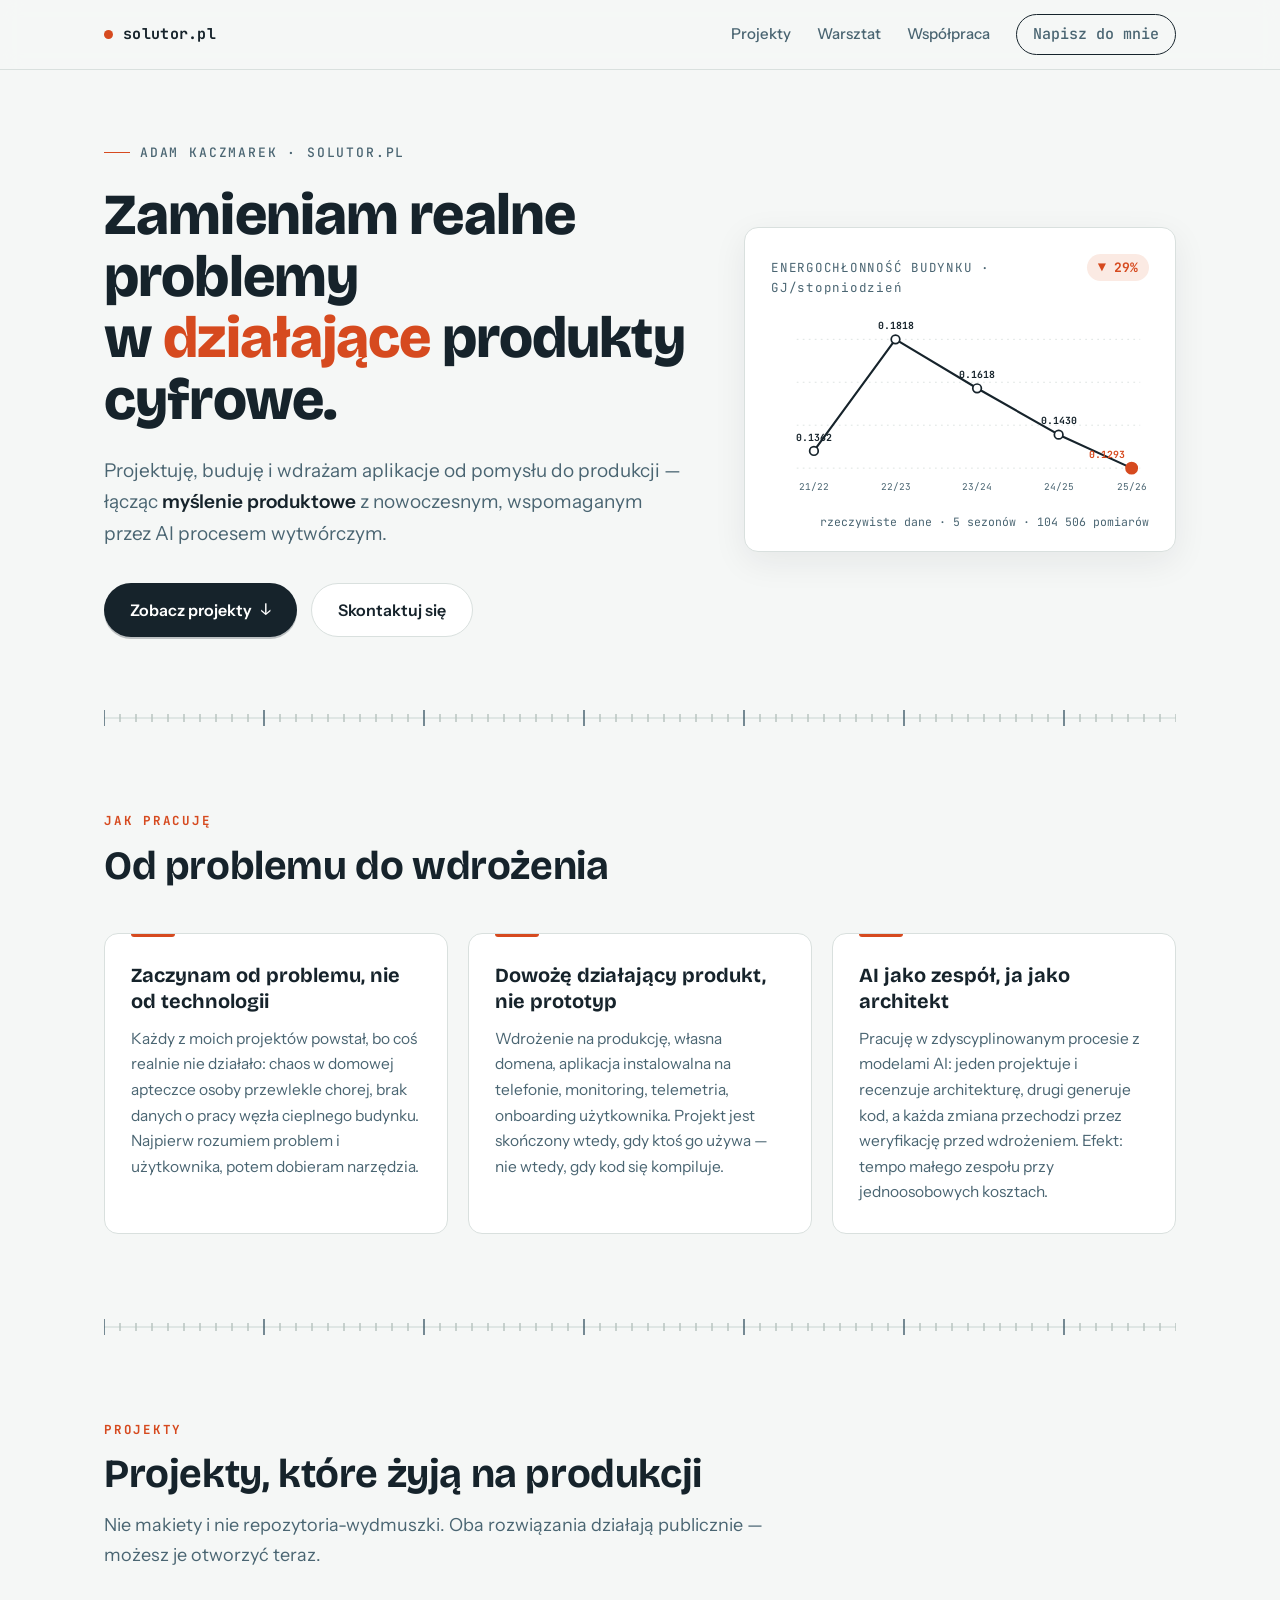
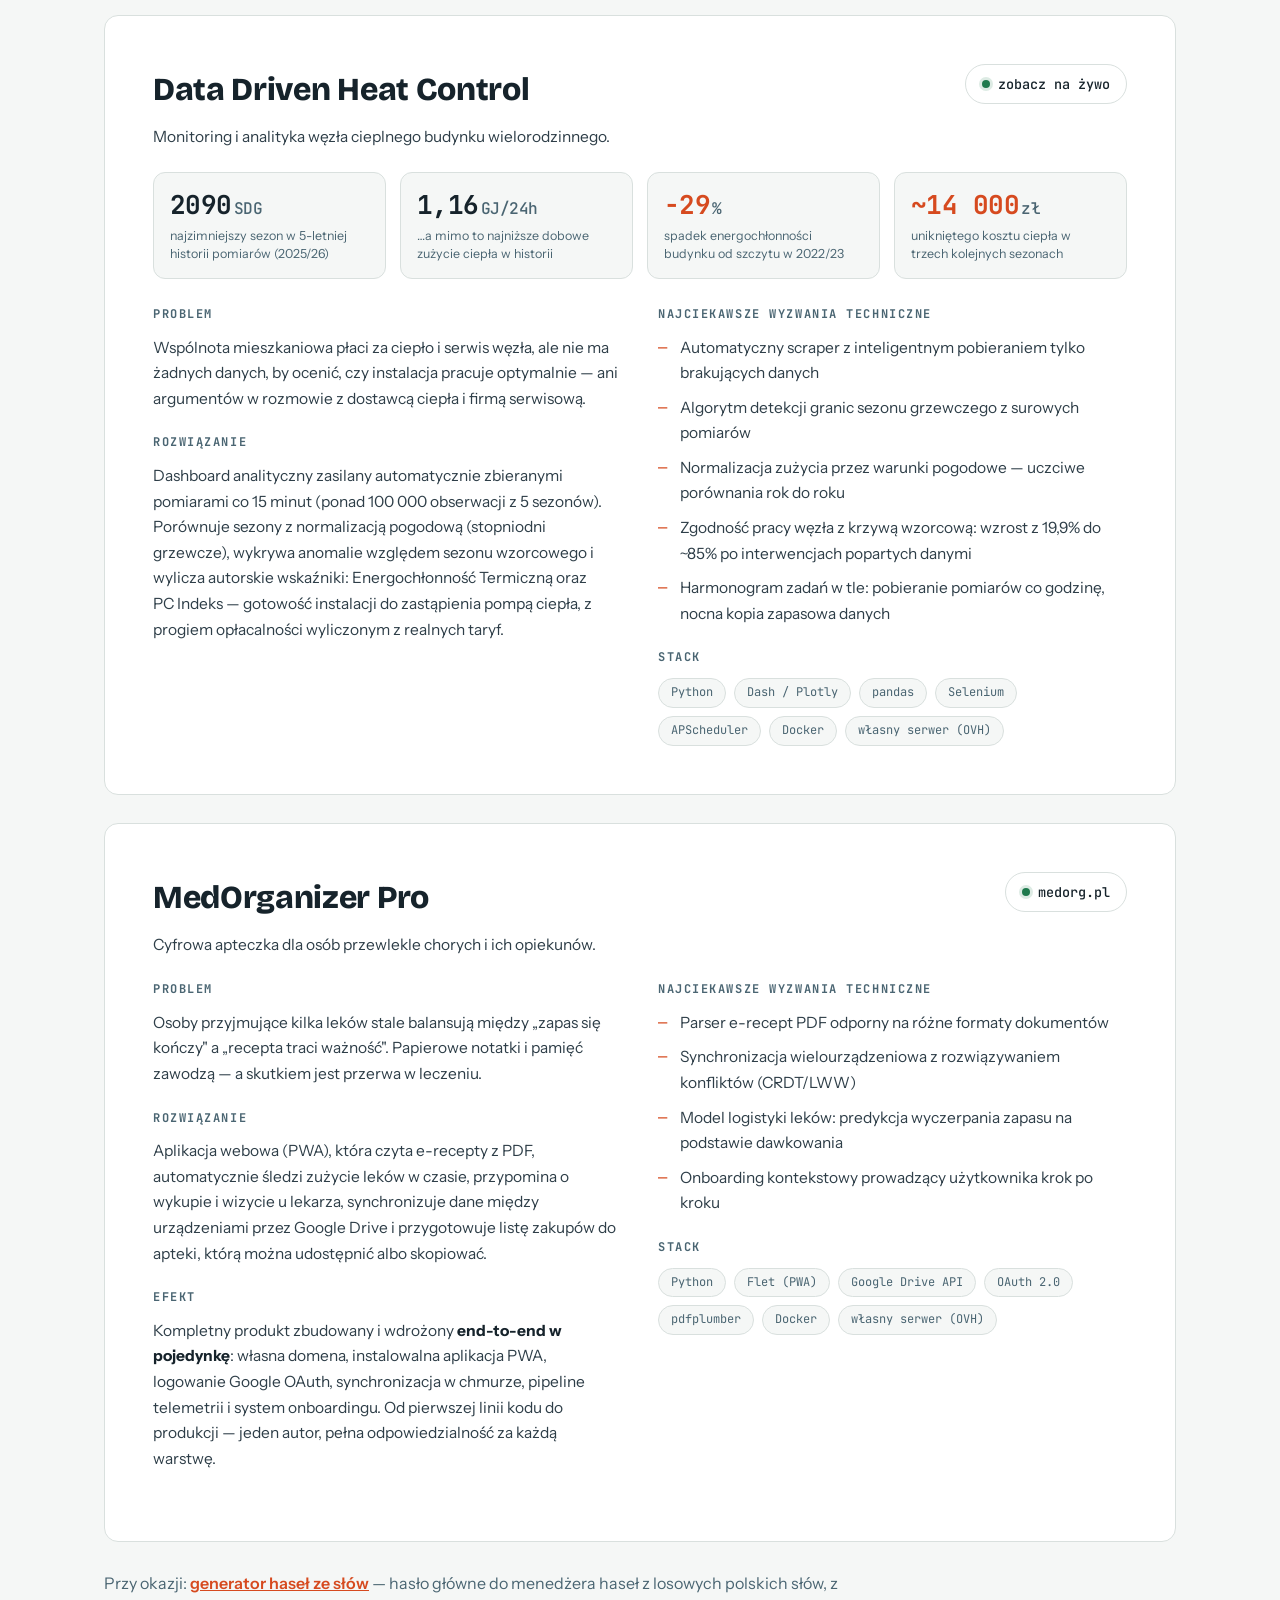
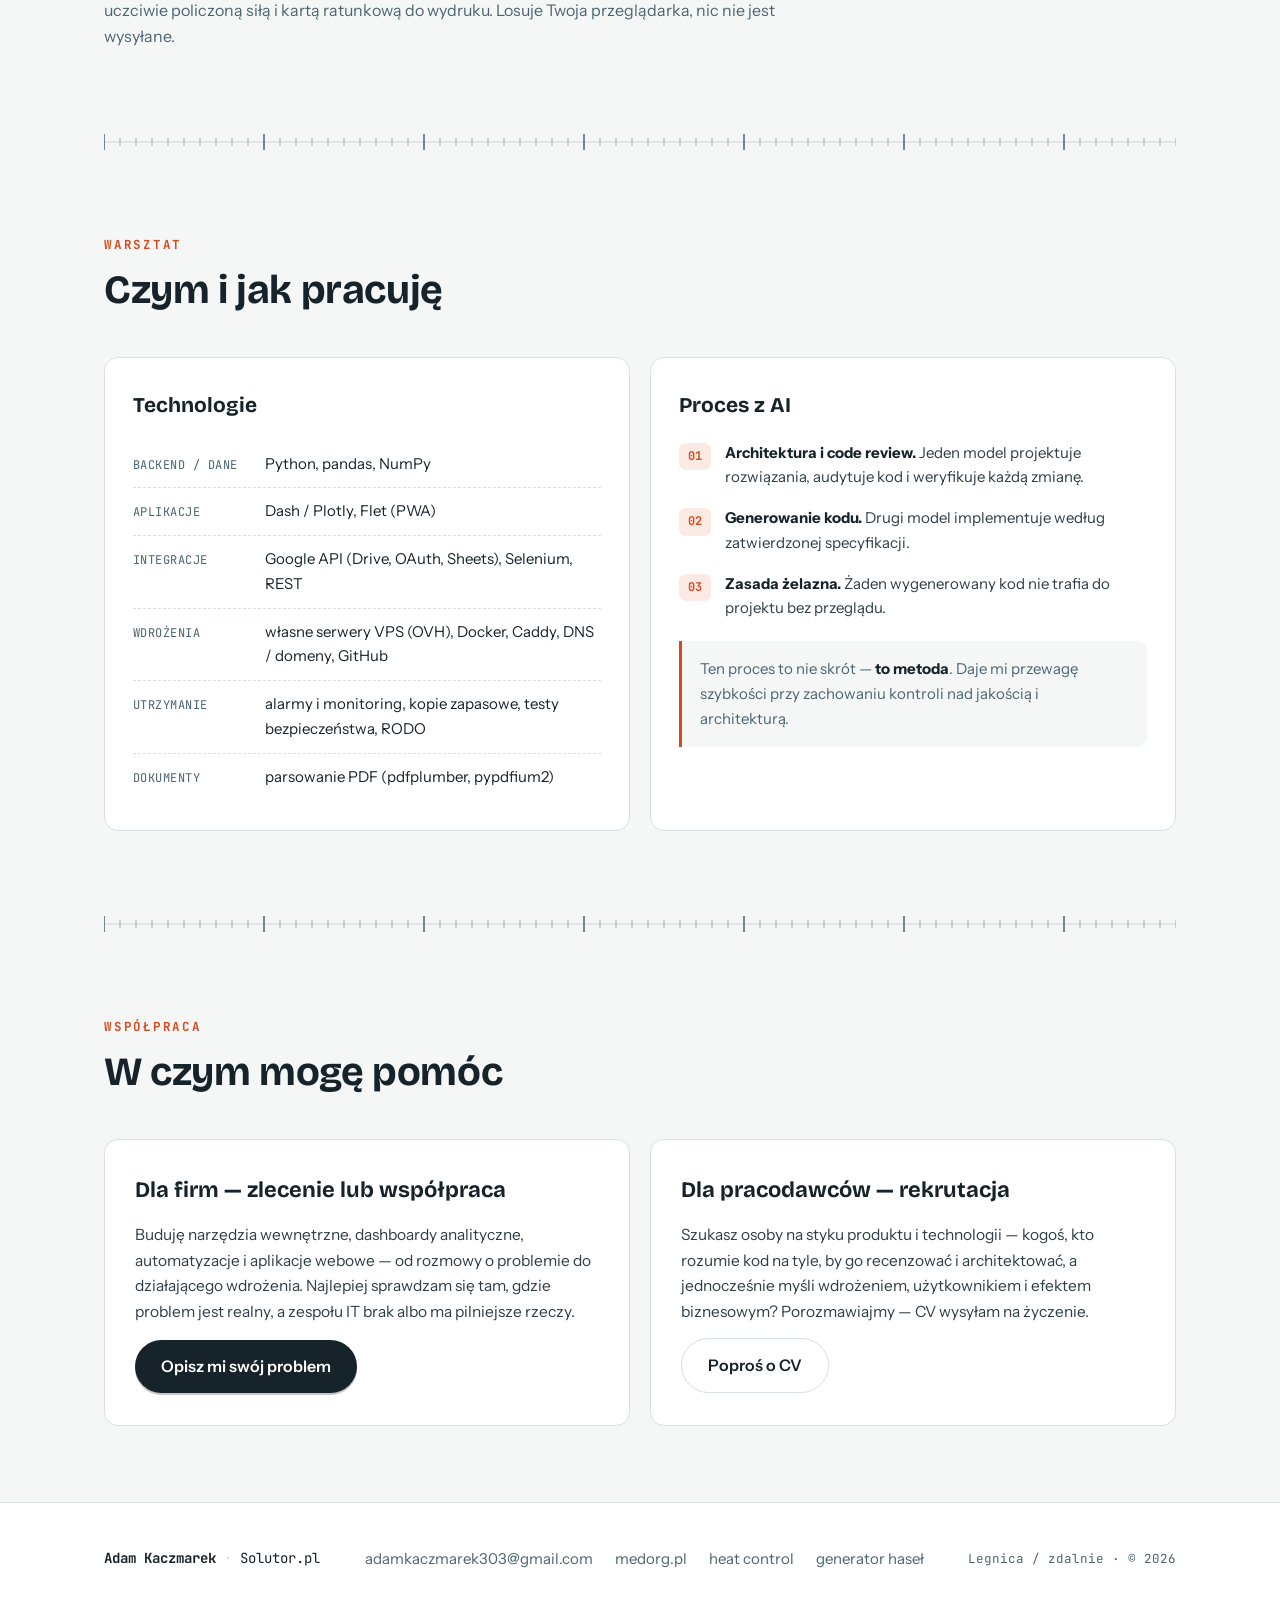
==== commit cfee635e: "Stara strona: aktualne opisy (własny serwer zamiast Rendera, bez PyMuPDF i karty QR) + link do gener" ====
--- a/index.html
+++ b/index.html
@@ -3,8 +3,8 @@
 <head>
 <meta charset="UTF-8">
 <meta name="viewport" content="width=device-width, initial-scale=1.0">
-<title>Adam Kaczmarek — Solutor.pl | Zamieniam „na oko” w pomiar i narzędzie do decyzji</title>
-<meta name="description" content="Adam Kaczmarek — znajduję miejsca, gdzie firma działa na oko, i zamieniam je w pomiar i narzędzie do decyzji. Przykłady: ogrzewanie budynku, MedOrganizer.">
+<title>Adam Kaczmarek — Solutor.pl | Zamieniam realne problemy w działające produkty cyfrowe</title>
+<meta name="description" content="Adam Kaczmarek — projektuję, buduję i wdrażam aplikacje od pomysłu do produkcji. MedOrganizer Pro, Data Driven Heat Control.">
 <link rel="preconnect" href="https://fonts.googleapis.com">
 <link rel="preconnect" href="https://fonts.gstatic.com" crossorigin>
 <link href="https://fonts.googleapis.com/css2?family=Bricolage+Grotesque:opsz,wght@12..96,400;12..96,600;12..96,700;12..96,800&family=Instrument+Sans:wght@400;500;600&family=JetBrains+Mono:wght@400;500;700&display=swap" rel="stylesheet">
@@ -13,13 +13,11 @@
   --bg:#F5F7F6;
   --panel:#FFFFFF;
   --ink:#16232B;
-  --text:#2E3E48;
   --steel:#4A6572;
   --line:#D9E0DE;
   --ember:#D64A1F;
   --ember-soft:#FBEAE3;
   --ok:#1F7A4D;
-  --ok-soft:#E6F3EC;
   --radius:14px;
   --maxw:1120px;
   --font-display:'Bricolage Grotesque',system-ui,sans-serif;
@@ -41,7 +39,6 @@
   -webkit-font-smoothing:antialiased;
 }
 a{color:inherit}
-img{max-width:100%;height:auto;display:block}
 :focus-visible{outline:3px solid var(--ember);outline-offset:3px;border-radius:4px}
 .wrap{max-width:var(--maxw);margin:0 auto;padding:0 24px}
 
@@ -70,11 +67,10 @@
 .nav-cta{
   font-family:var(--font-mono);font-size:13px;font-weight:500;
   border:1.5px solid var(--ink);border-radius:999px;padding:7px 16px;
-  text-decoration:none;transition:background .15s,color .15s;white-space:nowrap;
-}
-.nav-links a.nav-cta{color:var(--ink)}
-.nav-links a.nav-cta:hover{background:var(--ink);color:var(--bg)}
-@media(max-width:760px){.nav-links a:not(.nav-cta){display:none}}
+  text-decoration:none;transition:background .15s,color .15s;
+}
+.nav-cta:hover{background:var(--ink);color:var(--bg)}
+@media(max-width:680px){.nav-links a:not(.nav-cta){display:none}}
 
 /* ---------- MEASUREMENT AXIS DIVIDER (signature) ---------- */
 .axis{
@@ -85,11 +81,14 @@
 .axis line{stroke:var(--line);stroke-width:1.5}
 .axis .tick{stroke:#B9C4C1}
 .axis .tick-major{stroke:var(--steel)}
+.axis-label{
+  font-family:var(--font-mono);font-size:11px;fill:var(--steel);letter-spacing:.08em;
+}
 
 /* ---------- HERO ---------- */
 .hero{padding:72px 0 64px}
 .hero-grid{display:grid;grid-template-columns:1.15fr .85fr;gap:56px;align-items:center}
-@media(max-width:900px){.hero-grid{grid-template-columns:1fr;gap:40px}.hero{padding:48px 0 44px}}
+@media(max-width:900px){.hero-grid{grid-template-columns:1fr;gap:40px}}
 .eyebrow{
   font-family:var(--font-mono);font-size:13px;font-weight:500;color:var(--steel);
   letter-spacing:.14em;text-transform:uppercase;margin-bottom:22px;display:flex;align-items:center;gap:10px;
@@ -97,9 +96,9 @@
 .eyebrow::before{content:"";width:26px;height:1.5px;background:var(--ember);display:inline-block}
 h1{
   font-family:var(--font-display);
-  font-size:clamp(32px,4.5vw,50px);
-  font-weight:800;line-height:1.1;letter-spacing:-.015em;
-  margin-bottom:24px;text-wrap:balance;
+  font-size:clamp(38px,5.4vw,58px);
+  font-weight:800;line-height:1.06;letter-spacing:-.015em;
+  margin-bottom:24px;
 }
 h1 em{font-style:normal;color:var(--ember)}
 .hero-sub{font-size:19px;color:var(--steel);max-width:34em;margin-bottom:34px}
@@ -109,7 +108,7 @@
   display:inline-flex;align-items:center;gap:9px;
   font-family:var(--font-body);font-weight:600;font-size:16px;
   padding:13px 26px;border-radius:999px;text-decoration:none;
-  transition:transform .15s,box-shadow .15s,background .15s,border-color .15s;
+  transition:transform .15s,box-shadow .15s,background .15s;
 }
 .btn-primary{background:var(--ink);color:#fff;box-shadow:0 2px 0 rgba(22,35,43,.25)}
 .btn-primary:hover{transform:translateY(-2px);box-shadow:0 6px 16px rgba(22,35,43,.22)}
@@ -122,13 +121,13 @@
   background:var(--panel);border:1px solid var(--line);border-radius:var(--radius);
   padding:26px 26px 20px;box-shadow:0 10px 34px rgba(22,35,43,.07);
 }
-.chart-head{display:flex;justify-content:space-between;align-items:baseline;gap:12px;margin-bottom:6px;flex-wrap:wrap}
+.chart-head{display:flex;justify-content:space-between;align-items:baseline;gap:12px;margin-bottom:6px}
 .chart-title{font-family:var(--font-mono);font-size:12.5px;color:var(--steel);letter-spacing:.06em}
 .chart-badge{
   font-family:var(--font-mono);font-size:13px;font-weight:700;color:var(--ember);
   background:var(--ember-soft);border-radius:999px;padding:3px 11px;white-space:nowrap;
 }
-.chart-note{font-family:var(--font-mono);font-size:11.5px;color:var(--steel);margin-top:10px;line-height:1.5}
+.chart-note{font-family:var(--font-mono);font-size:11.5px;color:var(--steel);margin-top:10px;text-align:right}
 #etChart{width:100%;height:auto;display:block}
 #etChart .grid-l{stroke:var(--line);stroke-width:1;stroke-dasharray:2 5}
 #etChart .curve{
@@ -137,17 +136,13 @@
 }
 @keyframes draw{to{stroke-dashoffset:0}}
 #etChart .pt{fill:var(--panel);stroke:var(--ink);stroke-width:2}
-#etChart .pt-hot{fill:var(--ember);stroke:var(--ember)}
-#etChart .pt-last{fill:var(--ok);stroke:var(--ok)}
+#etChart .pt-last{fill:var(--ember);stroke:var(--ember)}
 #etChart .lbl{font-family:var(--font-mono);font-size:11px;fill:var(--steel)}
 #etChart .val{font-family:var(--font-mono);font-size:11.5px;font-weight:700;fill:var(--ink)}
-#etChart .val-hot{fill:var(--ember)}
-#etChart .val-last{fill:var(--ok)}
-#etChart .note{font-family:var(--font-mono);font-size:10.5px;fill:var(--ember)}
+#etChart .val-last{fill:var(--ember)}
 
 /* ---------- SECTIONS ---------- */
 section{padding:76px 0}
-@media(max-width:700px){section{padding:54px 0}}
 .sec-head{margin-bottom:44px}
 .sec-eyebrow{
   font-family:var(--font-mono);font-size:12.5px;color:var(--ember);font-weight:700;
@@ -155,35 +150,32 @@
 }
 h2{
   font-family:var(--font-display);font-size:clamp(28px,3.6vw,40px);
-  font-weight:700;letter-spacing:-.01em;line-height:1.12;text-wrap:balance;
+  font-weight:700;letter-spacing:-.01em;line-height:1.12;
 }
 .sec-lead{color:var(--steel);font-size:18px;max-width:38em;margin-top:14px}
 
-/* „na oko” → „zmierzone” */
-.pairs{display:grid;grid-template-columns:repeat(3,1fr);gap:20px}
-@media(max-width:860px){.pairs{grid-template-columns:1fr}}
-.pair{background:var(--panel);border:1px solid var(--line);border-radius:var(--radius);overflow:hidden;display:flex;flex-direction:column}
-.pair-top{padding:22px 24px 18px;border-bottom:1px dashed var(--line)}
-.pair-bottom{padding:18px 24px 24px;background:linear-gradient(180deg,#FBFCFB,var(--panel));flex-grow:1}
-.pair-k{
-  font-family:var(--font-mono);font-size:11.5px;letter-spacing:.13em;text-transform:uppercase;
-  font-weight:700;margin-bottom:8px;
-}
-.pair-top .pair-k{color:var(--ember)}
-.pair-bottom .pair-k{color:var(--ok)}
-.pair h3{font-family:var(--font-display);font-size:19px;font-weight:700;line-height:1.3;margin-bottom:2px}
-.pair p{font-size:15.5px;color:var(--text)}
-.pair-area{font-family:var(--font-mono);font-size:12px;color:var(--steel);padding:12px 24px 0;letter-spacing:.06em;text-transform:uppercase}
+/* pillars */
+.pillars{display:grid;grid-template-columns:repeat(3,1fr);gap:20px}
+@media(max-width:860px){.pillars{grid-template-columns:1fr}}
+.pillar{
+  background:var(--panel);border:1px solid var(--line);border-radius:var(--radius);
+  padding:28px 26px;position:relative;
+}
+.pillar::before{
+  content:"";position:absolute;top:0;left:26px;width:44px;height:3px;
+  background:var(--ember);border-radius:0 0 3px 3px;
+}
+.pillar h3{font-family:var(--font-display);font-size:20px;font-weight:700;margin-bottom:12px;line-height:1.3}
+.pillar p{color:var(--steel);font-size:15.5px}
 
 /* ---------- CASE STUDIES ---------- */
 .case{
   background:var(--panel);border:1px solid var(--line);border-radius:var(--radius);
-  padding:clamp(24px,4vw,48px);margin-bottom:28px;
+  padding:clamp(28px,4vw,48px);margin-bottom:28px;
 }
 .case-top{display:flex;justify-content:space-between;align-items:flex-start;gap:20px;flex-wrap:wrap;margin-bottom:8px}
-.case h3{font-family:var(--font-display);font-size:clamp(24px,3vw,32px);font-weight:800;letter-spacing:-.01em;line-height:1.15}
-.case-name{font-family:var(--font-mono);font-size:12.5px;color:var(--steel);letter-spacing:.06em;margin-top:6px}
-.case-tag{font-size:17px;color:var(--steel);margin:14px 0 28px;max-width:44em}
+.case h3{font-family:var(--font-display);font-size:clamp(24px,3vw,32px);font-weight:800;letter-spacing:-.01em}
+.case-tag{font-size:17px;color:var(--steel);margin-bottom:28px}
 .live-link{
   font-family:var(--font-mono);font-size:13.5px;font-weight:500;
   display:inline-flex;align-items:center;gap:8px;text-decoration:none;
@@ -192,110 +184,78 @@
 }
 .live-link:hover{border-color:var(--ember);background:var(--ember-soft)}
 .live-dot{width:8px;height:8px;border-radius:50%;background:var(--ok);box-shadow:0 0 0 3px rgba(31,122,77,.15)}
-.live-hint{font-family:var(--font-mono);font-size:11.5px;color:var(--steel);margin-top:6px;text-align:right}
-.badge-wip{
-  font-family:var(--font-mono);font-size:12.5px;font-weight:700;color:var(--steel);
-  border:1.5px dashed var(--line);border-radius:999px;padding:7px 14px;white-space:nowrap;
-}
 .case-grid{display:grid;grid-template-columns:1fr 1fr;gap:36px}
-@media(max-width:820px){.case-grid{grid-template-columns:1fr;gap:8px}}
+@media(max-width:820px){.case-grid{grid-template-columns:1fr}}
 .case h4{
   font-family:var(--font-mono);font-size:12px;letter-spacing:.13em;text-transform:uppercase;
   color:var(--steel);margin-bottom:10px;
 }
-.case p{font-size:15.5px;color:var(--text);margin-bottom:22px}
+.case p{font-size:15.5px;color:#2E3E48;margin-bottom:22px}
 .case ul{list-style:none;margin-bottom:22px}
-.case ul li{font-size:15.5px;color:var(--text);padding-left:22px;position:relative;margin-bottom:9px}
-.case ul li::before{content:"—";position:absolute;left:0;color:var(--ember);font-family:var(--font-mono)}
+.case ul li{
+  font-size:15.5px;color:#2E3E48;padding-left:22px;position:relative;margin-bottom:9px;
+}
+.case ul li::before{
+  content:"—";position:absolute;left:0;color:var(--ember);font-family:var(--font-mono);
+}
 .stack-row{display:flex;flex-wrap:wrap;gap:8px;margin-top:4px}
 .chip{
   font-family:var(--font-mono);font-size:12px;color:var(--steel);
   border:1px solid var(--line);border-radius:999px;padding:4px 12px;background:var(--bg);
 }
 /* stat cards */
-.stats{display:grid;grid-template-columns:repeat(4,1fr);gap:14px;margin:6px 0 34px}
+.stats{display:grid;grid-template-columns:repeat(4,1fr);gap:14px;margin:6px 0 26px}
 @media(max-width:860px){.stats{grid-template-columns:repeat(2,1fr)}}
-@media(max-width:420px){.stats{grid-template-columns:1fr}}
-.stat{background:var(--bg);border:1px solid var(--line);border-radius:12px;padding:18px 16px 15px}
+.stat{
+  background:var(--bg);border:1px solid var(--line);border-radius:12px;padding:18px 16px 15px;
+}
 .stat .num{
   font-family:var(--font-mono);font-weight:700;font-size:clamp(20px,2.3vw,26px);
-  letter-spacing:-.02em;line-height:1.1;white-space:nowrap;
+  letter-spacing:-.02em;line-height:1.1;
 }
 .stat .num.hot{color:var(--ember)}
-.stat .num.good{color:var(--ok)}
-.stat .unit{font-size:.62em;font-weight:500;color:var(--steel);margin-left:3px}
+.stat .unit{font-size:.62em;font-weight:500;color:var(--steel);margin-left:2px}
 .stat .cap{font-size:12.5px;color:var(--steel);margin-top:7px;line-height:1.45}
-
-/* story steps */
-.story{list-style:none;counter-reset:krok;margin:0 0 8px}
-.story li{
-  counter-increment:krok;position:relative;padding:0 0 22px 52px;
-  font-size:15.5px;color:var(--text);
-}
-.story li::before{
-  content:counter(krok,decimal-leading-zero);position:absolute;left:0;top:1px;
+.efekt-extra{font-size:14.5px;color:var(--steel)}
+.efekt-extra strong{color:var(--ink)}
+
+/* ---------- WARSZTAT ---------- */
+.workshop{display:grid;grid-template-columns:1fr 1fr;gap:20px}
+@media(max-width:820px){.workshop{grid-template-columns:1fr}}
+.ws-card{background:var(--panel);border:1px solid var(--line);border-radius:var(--radius);padding:30px 28px}
+.ws-card h3{font-family:var(--font-display);font-size:21px;font-weight:700;margin-bottom:18px}
+.tech-list{list-style:none}
+.tech-list li{
+  display:flex;gap:14px;padding:11px 0;border-bottom:1px dashed var(--line);
+  font-size:15px;align-items:baseline;
+}
+.tech-list li:last-child{border-bottom:none}
+.tech-list .k{
+  font-family:var(--font-mono);font-size:12px;color:var(--steel);min-width:118px;
+  letter-spacing:.04em;text-transform:uppercase;flex-shrink:0;padding-top:2px;
+}
+.ai-step{display:flex;gap:14px;margin-bottom:16px;align-items:flex-start}
+.ai-step .marker{
   font-family:var(--font-mono);font-size:12px;font-weight:700;color:var(--ember);
-  background:var(--ember-soft);border-radius:7px;padding:4px 9px;
-}
-.story li::after{content:"";position:absolute;left:17px;top:34px;bottom:4px;width:1.5px;background:var(--line)}
-.story li:last-child::after{display:none}
-.story strong{color:var(--ink);font-weight:600}
-.before{margin:0 0 22px;border:1px solid var(--line);border-radius:12px;overflow:hidden;background:var(--bg)}
-.before img{width:100%}
-.before figcaption{font-family:var(--font-mono);font-size:11.5px;color:var(--steel);padding:10px 14px;border-top:1px solid var(--line);line-height:1.5}
-.aside{
-  margin-top:8px;padding:16px 18px;background:var(--bg);border-left:3px solid var(--ember);
+  background:var(--ember-soft);border-radius:7px;padding:4px 9px;flex-shrink:0;margin-top:2px;
+}
+.ai-step p{font-size:15px;color:#2E3E48}
+.ai-step p strong{color:var(--ink)}
+.ws-quote{
+  margin-top:20px;padding:16px 18px;background:var(--bg);border-left:3px solid var(--ember);
   border-radius:0 10px 10px 0;font-size:15px;color:var(--steel);
 }
-.aside strong{color:var(--ink)}
-.aside a{color:var(--ink);font-weight:600}
-
-/* ---------- JAK PRACUJĘ ---------- */
-.pillars{display:grid;grid-template-columns:repeat(3,1fr);gap:20px}
-@media(max-width:860px){.pillars{grid-template-columns:1fr}}
-.pillar{background:var(--panel);border:1px solid var(--line);border-radius:var(--radius);padding:28px 26px;position:relative}
-.pillar::before{content:"";position:absolute;top:0;left:26px;width:44px;height:3px;background:var(--ember);border-radius:0 0 3px 3px}
-.pillar h3{font-family:var(--font-display);font-size:20px;font-weight:700;margin-bottom:12px;line-height:1.3}
-.pillar p{color:var(--text);font-size:15.5px}
-.pillar p + p{margin-top:10px}
-
-.steps{display:grid;grid-template-columns:repeat(4,1fr);gap:16px;margin-top:20px}
-@media(max-width:980px){.steps{grid-template-columns:repeat(2,1fr)}}
-@media(max-width:520px){.steps{grid-template-columns:1fr}}
-.step{background:var(--panel);border:1px solid var(--line);border-radius:var(--radius);padding:24px 22px}
-.step .marker{
-  display:inline-block;font-family:var(--font-mono);font-size:12px;font-weight:700;color:var(--ember);
-  background:var(--ember-soft);border-radius:7px;padding:4px 9px;margin-bottom:12px;
-}
-.step h3{font-family:var(--font-display);font-size:18px;font-weight:700;margin-bottom:8px;line-height:1.3}
-.step p{font-size:15px;color:var(--text)}
-.sub-head{font-family:var(--font-display);font-size:22px;font-weight:700;margin-top:52px}
-
-/* ---------- O MNIE ---------- */
-.about{display:grid;grid-template-columns:1.1fr .9fr;gap:20px;align-items:start}
-@media(max-width:860px){.about{grid-template-columns:1fr}}
-.about-card{background:var(--panel);border:1px solid var(--line);border-radius:var(--radius);padding:32px 30px}
-.about-card h3{font-family:var(--font-display);font-size:21px;font-weight:700;margin-bottom:16px}
-.about-card p{font-size:16px;color:var(--text);margin-bottom:14px}
-.about-card p:last-child{margin-bottom:0}
-.about-card .punch{color:var(--ink);font-weight:600}
-.path-list{list-style:none}
-.path-list li{display:flex;gap:14px;padding:11px 0;border-bottom:1px dashed var(--line);font-size:15px;align-items:baseline;color:var(--text)}
-.path-list li:last-child{border-bottom:none}
-.path-list .k{
-  font-family:var(--font-mono);font-size:12px;color:var(--steel);min-width:92px;
-  letter-spacing:.04em;flex-shrink:0;
-}
-
-/* ---------- KONTAKT ---------- */
+.ws-quote strong{color:var(--ink)}
+
+/* ---------- DLA KOGO ---------- */
 .paths{display:grid;grid-template-columns:1fr 1fr;gap:20px}
 @media(max-width:820px){.paths{grid-template-columns:1fr}}
 .path{
   background:var(--panel);border:1px solid var(--line);border-radius:var(--radius);
   padding:32px 30px;display:flex;flex-direction:column;gap:14px;
 }
-.path h3{font-family:var(--font-display);font-size:22px;font-weight:700;line-height:1.25}
-.path p{color:var(--text);font-size:15.5px;flex-grow:1}
+.path h3{font-family:var(--font-display);font-size:22px;font-weight:700}
+.path p{color:#2E3E48;font-size:15.5px;flex-grow:1}
 .path .btn{align-self:flex-start}
 
 /* ---------- FOOTER ---------- */
@@ -305,7 +265,9 @@
 .foot-id .nm{font-weight:700}
 .foot-id .sep{color:var(--line);margin:0 8px}
 .foot-links{display:flex;gap:22px;flex-wrap:wrap}
-.foot-links a{font-size:15px;color:var(--steel);text-decoration:none;overflow-wrap:anywhere}
+.tool-note{color:var(--steel);font-size:16px;max-width:46em;margin-top:28px}
+.tool-note a{color:var(--ember);font-weight:600}
+.foot-links a{font-size:15px;color:var(--steel);text-decoration:none}
 .foot-links a:hover{color:var(--ember)}
 .foot-meta{font-family:var(--font-mono);font-size:12.5px;color:var(--steel)}
 
@@ -321,10 +283,10 @@
   <div class="nav-inner">
     <a class="brand" href="#top"><span class="brand-dot" aria-hidden="true"></span>solutor.pl</a>
     <div class="nav-links">
-      <a href="#przyklady">Przykłady</a>
-      <a href="#jak-pracuje">Jak pracuję</a>
-      <a href="#o-mnie">O mnie</a>
-      <a class="nav-cta" href="#kontakt">Napisz do mnie</a>
+      <a href="#projekty">Projekty</a>
+      <a href="#warsztat">Warsztat</a>
+      <a href="#wspolpraca">Współpraca</a>
+      <a class="nav-cta" href="mailto:adamkaczmarek303@gmail.com">Napisz do mnie</a>
     </div>
   </div>
 </nav>
@@ -334,46 +296,45 @@
   <div class="wrap hero-grid">
     <div>
       <p class="eyebrow">Adam Kaczmarek · Solutor.pl</p>
-      <h1>Znajduję miejsca, gdzie firma działa <em>na&nbsp;oko</em>, i&nbsp;zamieniam je w&nbsp;pomiar i&nbsp;narzędzie do decyzji.</h1>
-      <p class="hero-sub">Idę zobaczyć, jak proces wygląda naprawdę. Mierzę go, buduję narzędzie,
-      które pilnuje go na co dzień, i&nbsp;<strong>potem je utrzymuję</strong>.</p>
+      <h1>Zamieniam realne problemy w&nbsp;<em>działające</em> produkty cyfrowe.</h1>
+      <p class="hero-sub">Projektuję, buduję i wdrażam aplikacje od pomysłu do produkcji —
+      łącząc <strong>myślenie produktowe</strong> z nowoczesnym, wspomaganym przez AI
+      procesem wytwórczym.</p>
       <div class="cta-row">
-        <a class="btn btn-primary" href="#przyklady">Zobacz przykłady <span class="arr">↓</span></a>
-        <a class="btn btn-ghost" href="#kontakt">Opisz mi swój proces</a>
-      </div>
-    </div>
-
-    <figure class="chart-card" aria-label="Wykres: zużycie ciepła budynku na jednostkę mrozu w pięciu sezonach. Po zmianie nastaw w sezonie 2022/23 wzrosło o 28 procent, dziś jest o 5 procent niższe niż przed zmianą.">
+        <a class="btn btn-primary" href="#projekty">Zobacz projekty <span class="arr">↓</span></a>
+        <a class="btn btn-ghost" href="mailto:adamkaczmarek303@gmail.com">Skontaktuj się</a>
+      </div>
+    </div>
+
+    <figure class="chart-card" aria-label="Wykres: energochłonność termiczna budynku spadła o 29 procent w pięciu sezonach">
       <div class="chart-head">
-        <span class="chart-title">CIEPŁO NA JEDNOSTKĘ MROZU · budynek, 8 lokali</span>
-        <span class="chart-badge">▼ 26% od szczytu</span>
+        <span class="chart-title">ENERGOCHŁONNOŚĆ BUDYNKU · GJ/stopniodzień</span>
+        <span class="chart-badge">▼ 29%</span>
       </div>
       <svg id="etChart" viewBox="0 0 440 230" role="img">
         <line class="grid-l" x1="30" y1="40"  x2="430" y2="40"/>
         <line class="grid-l" x1="30" y1="90"  x2="430" y2="90"/>
         <line class="grid-l" x1="30" y1="140" x2="430" y2="140"/>
         <line class="grid-l" x1="30" y1="190" x2="430" y2="190"/>
-        <!-- ET (GJ na stopniodzień): 0,1358 0,1738 0,1618 0,1423 0,1290 → y = 40 + (0,1738 − v) / 0,0448 × 150 -->
-        <polyline class="curve" points="50,167 145,40 240,80 335,146 420,190"/>
-        <circle class="pt" cx="50"  cy="167" r="5"/>
-        <circle class="pt pt-hot" cx="145" cy="40"  r="6"/>
-        <circle class="pt" cx="240" cy="80"  r="5"/>
-        <circle class="pt" cx="335" cy="146" r="5"/>
+        <!-- ET: .1362 .1818 .1618 .1430 .1293 → y = 40 + (0.1818-v)/(0.1818-0.1293)*150 -->
+        <polyline class="curve" points="50,170 145,40 240,97 335,151 420,190"/>
+        <circle class="pt" cx="50"  cy="170" r="5"/>
+        <circle class="pt" cx="145" cy="40"  r="5"/>
+        <circle class="pt" cx="240" cy="97"  r="5"/>
+        <circle class="pt" cx="335" cy="151" r="5"/>
         <circle class="pt pt-last" cx="420" cy="190" r="6.5"/>
-        <text class="val" x="50"  y="155" text-anchor="middle">0,1358</text>
-        <text class="val val-hot" x="145" y="26"  text-anchor="middle">0,1738</text>
-        <text class="note" x="176" y="26">zmiana nastaw</text>
-        <text class="val" x="240" y="68"  text-anchor="middle">0,1618</text>
-        <text class="val" x="335" y="134" text-anchor="middle">0,1423</text>
-        <text class="val val-last" x="412" y="178" text-anchor="end">0,1290</text>
+        <text class="val" x="50"  y="158" text-anchor="middle">0.1362</text>
+        <text class="val" x="145" y="28"  text-anchor="middle">0.1818</text>
+        <text class="val" x="240" y="85"  text-anchor="middle">0.1618</text>
+        <text class="val" x="335" y="139" text-anchor="middle">0.1430</text>
+        <text class="val val-last" x="412" y="178" text-anchor="end">0.1293</text>
         <text class="lbl" x="50"  y="215" text-anchor="middle">21/22</text>
         <text class="lbl" x="145" y="215" text-anchor="middle">22/23</text>
         <text class="lbl" x="240" y="215" text-anchor="middle">23/24</text>
         <text class="lbl" x="335" y="215" text-anchor="middle">24/25</text>
         <text class="lbl" x="420" y="215" text-anchor="middle">25/26</text>
       </svg>
-      <figcaption class="chart-note">GJ na stopniodzień · rzeczywiste dane · 5 sezonów · 104&nbsp;506 pomiarów.
-      Ostatni sezon był najzimniejszy z pięciu.</figcaption>
+      <figcaption class="chart-note">rzeczywiste dane · 5 sezonów · 104 506 pomiarów</figcaption>
     </figure>
   </div>
 </header>
@@ -385,47 +346,32 @@
   </svg>
 </div>
 
-<!-- ================= NA OKO → ZMIERZONE ================= -->
-<section id="na-oko">
+<!-- ================= JAK PRACUJĘ ================= -->
+<section id="proces">
   <div class="wrap">
     <div class="sec-head reveal">
-      <p class="sec-eyebrow">O co chodzi</p>
-      <h2>Większość strat nie bierze się ze złej woli, tylko z&nbsp;braku pomiaru</h2>
-      <p class="sec-lead">Trzy miejsca, w&nbsp;których to zobaczyłem i&nbsp;coś z&nbsp;tym zrobiłem.</p>
-    </div>
-    <div class="pairs">
-      <article class="pair reveal">
-        <p class="pair-area">Ogrzewanie budynku</p>
-        <div class="pair-top">
-          <p class="pair-k">Na oko</p>
-          <p>Woda w&nbsp;grzejnikach średnio 50&nbsp;°C, bo ktoś zgłosił, że jest zimno.</p>
-        </div>
-        <div class="pair-bottom">
-          <p class="pair-k">Zmierzone</p>
-          <p>Wystarcza 41–43&nbsp;°C. W&nbsp;mieszkaniach jest cieplej niż wtedy, a&nbsp;rachunek niższy.</p>
-        </div>
+      <p class="sec-eyebrow">Jak pracuję</p>
+      <h2>Od problemu do wdrożenia</h2>
+    </div>
+    <div class="pillars">
+      <article class="pillar reveal">
+        <h3>Zaczynam od problemu, nie od technologii</h3>
+        <p>Każdy z moich projektów powstał, bo coś realnie nie działało: chaos w domowej
+        apteczce osoby przewlekle chorej, brak danych o pracy węzła cieplnego budynku.
+        Najpierw rozumiem problem i użytkownika, potem dobieram narzędzia.</p>
       </article>
-      <article class="pair reveal">
-        <p class="pair-area">Rozliczenia wspólnoty</p>
-        <div class="pair-top">
-          <p class="pair-k">Na oko</p>
-          <p>Sprawozdanie za jeden rok i&nbsp;uchwała przyjęta w&nbsp;kwadrans.</p>
-        </div>
-        <div class="pair-bottom">
-          <p class="pair-k">Zmierzone</p>
-          <p>Koszty rok do roku: co doszło, co zniknęło, co podrożało i&nbsp;skąd wzięła się dopłata.</p>
-        </div>
+      <article class="pillar reveal">
+        <h3>Dowożę działający produkt, nie prototyp</h3>
+        <p>Wdrożenie na produkcję, własna domena, aplikacja instalowalna na telefonie,
+        monitoring, telemetria, onboarding użytkownika. Projekt jest skończony wtedy,
+        gdy ktoś go używa — nie wtedy, gdy kod się kompiluje.</p>
       </article>
-      <article class="pair reveal">
-        <p class="pair-area">Domowa apteczka</p>
-        <div class="pair-top">
-          <p class="pair-k">Na oko</p>
-          <p>Zapas leków w&nbsp;pamięci. Recepta traci ważność, zanim ktoś to zauważy.</p>
-        </div>
-        <div class="pair-bottom">
-          <p class="pair-k">Zmierzone</p>
-          <p>Zapas każdego leku odliczany dzień po dniu, z&nbsp;przypomnieniem przed końcem.</p>
-        </div>
+      <article class="pillar reveal">
+        <h3>AI jako zespół, ja jako architekt</h3>
+        <p>Pracuję w zdyscyplinowanym procesie z modelami AI: jeden projektuje
+        i recenzuje architekturę, drugi generuje kod, a każda zmiana przechodzi przez
+        weryfikację przed wdrożeniem. Efekt: tempo małego zespołu przy jednoosobowych
+        kosztach.</p>
       </article>
     </div>
   </div>
@@ -438,158 +384,120 @@
   </svg>
 </div>
 
-<!-- ================= PRZYKŁADY ================= -->
-<section id="przyklady">
+<!-- ================= PROJEKTY ================= -->
+<section id="projekty">
   <div class="wrap">
     <div class="sec-head reveal">
-      <p class="sec-eyebrow">Przykłady</p>
-      <h2>Trzy narzędzia, trzy różne dziedziny</h2>
-      <p class="sec-lead">Dwa działają publicznie i&nbsp;możesz je otworzyć teraz. Trzecie jest w&nbsp;budowie.</p>
-    </div>
-
-    <!-- CASE 1: OGRZEWANIE -->
+      <p class="sec-eyebrow">Projekty</p>
+      <h2>Projekty, które żyją na produkcji</h2>
+      <p class="sec-lead">Nie makiety i nie repozytoria-wydmuszki. Oba rozwiązania działają
+      publicznie — możesz je otworzyć teraz.</p>
+    </div>
+
+    <!-- CASE 1: DASHBOARD -->
     <article class="case reveal">
       <div class="case-top">
+        <h3>Data Driven Heat Control</h3>
+        <a class="live-link" href="https://ddhc.solutor.pl" target="_blank" rel="noopener">
+          <span class="live-dot" aria-hidden="true"></span> zobacz na żywo
+        </a>
+      </div>
+      <p class="case-tag">Monitoring i analityka węzła cieplnego budynku wielorodzinnego.</p>
+
+      <div class="stats">
+        <div class="stat"><div class="num">2090<span class="unit">SDG</span></div>
+          <div class="cap">najzimniejszy sezon w 5-letniej historii pomiarów (2025/26)</div></div>
+        <div class="stat"><div class="num">1,16<span class="unit">GJ/24h</span></div>
+          <div class="cap">…a mimo to najniższe dobowe zużycie ciepła w historii</div></div>
+        <div class="stat"><div class="num hot">−29<span class="unit">%</span></div>
+          <div class="cap">spadek energochłonności budynku od szczytu w 2022/23</div></div>
+        <div class="stat"><div class="num hot">~14 000<span class="unit">zł</span></div>
+          <div class="cap">unikniętego kosztu ciepła w trzech kolejnych sezonach</div></div>
+      </div>
+
+      <div class="case-grid">
         <div>
-          <h3>Ogrzewanie budynku: od tabelki w&nbsp;Excelu do narzędzia, które pilnuje węzła</h3>
-          <p class="case-name">Data Driven Heat Control</p>
+          <h4>Problem</h4>
+          <p>Wspólnota mieszkaniowa płaci za ciepło i serwis węzła, ale nie ma żadnych danych,
+          by ocenić, czy instalacja pracuje optymalnie — ani argumentów w rozmowie z dostawcą
+          ciepła i firmą serwisową.</p>
+          <h4>Rozwiązanie</h4>
+          <p>Dashboard analityczny zasilany automatycznie zbieranymi pomiarami co 15 minut
+          (ponad 100&nbsp;000 obserwacji z 5 sezonów). Porównuje sezony z normalizacją pogodową
+          (stopniodni grzewcze), wykrywa anomalie względem sezonu wzorcowego i wylicza autorskie
+          wskaźniki: Energochłonność Termiczną oraz PC&nbsp;Indeks — gotowość instalacji do
+          zastąpienia pompą ciepła, z progiem opłacalności wyliczonym z realnych taryf.</p>
         </div>
         <div>
-          <a class="live-link" href="https://ddhc.solutor.pl" target="_blank" rel="noopener">
-            <span class="live-dot" aria-hidden="true"></span> zobacz na żywo
-          </a>
-          <p class="live-hint">podgląd dla gości: kod 0000</p>
-        </div>
-      </div>
-      <p class="case-tag">Budynek wielorodzinny, 8 lokali, ciepło z&nbsp;sieci miejskiej. Po jednym sezonie
-      właściciele dostali wysokie dopłaty i&nbsp;nikt nie umiał powiedzieć, dlaczego.</p>
-
-      <div class="stats">
-        <div class="stat"><div class="num hot">+28<span class="unit">%</span></div>
-          <div class="cap">więcej ciepła na tę samą pogodę w&nbsp;sezonie 2022/23, przy tej samej temperaturze w&nbsp;mieszkaniach</div></div>
-        <div class="stat"><div class="num hot">~1&nbsp;300<span class="unit">zł</span></div>
-          <div class="cap">średnio na lokal kosztowała ta jedna zmiana nastaw (w&nbsp;dzisiejszych cenach ciepła)</div></div>
-        <div class="stat"><div class="num good">22,2<span class="unit">°C</span></div>
-          <div class="cap">dziś w&nbsp;mieszkaniach. Przed zmianą nastaw było 21,4&nbsp;°C</div></div>
-        <div class="stat"><div class="num good">−5<span class="unit">%</span></div>
-          <div class="cap">ciepła na tę samą pogodę względem sezonu sprzed zmiany, w&nbsp;najzimniejszym sezonie z&nbsp;pięciu</div></div>
-      </div>
-
-      <div class="case-grid">
-        <div>
-          <h4>Jak to było</h4>
-          <ol class="story">
-            <li><strong>Pytanie.</strong> Dopłaty przyszły razem z&nbsp;podwyżką cen ciepła. Ile z&nbsp;nich to
-            cena, a&nbsp;ile praca instalacji? Ze sprawozdania nie dało się tego odczytać.</li>
-            <li><strong>Pomiar.</strong> Miałem już w&nbsp;mieszkaniu termometr z&nbsp;czterema czujnikami, który
-            zapisywał temperatury co 15&nbsp;minut. Zestawiłem je z&nbsp;fakturami i&nbsp;pogodą.</li>
-            <li><strong>Rozmowa.</strong> Na zebraniu rocznym pokazałem wynik: po zmianie nastaw budynek
-            zużywał o&nbsp;28% więcej ciepła, a&nbsp;w&nbsp;mieszkaniach nie było ani trochę cieplej.
-            Właściciele zgodzili się, żebym to ja pilnował ustawienia krzywej grzewczej.</li>
-            <li><strong>Narzędzie.</strong> Excel zastąpiła aplikacja. Sama pobiera pomiary co godzinę,
-            porównuje sezony z&nbsp;poprawką na pogodę i&nbsp;pokazuje każde odejście od wzorca.</li>
-            <li><strong>Wynik.</strong> Zasilanie wróciło z&nbsp;50 do 41–43&nbsp;°C. W&nbsp;mieszkaniach jest
-            cieplej niż kiedykolwiek, a&nbsp;budynek zużywa mniej niż przed zmianą.</li>
-          </ol>
-        </div>
-        <div>
-          <figure class="before">
-            <img src="img/excel-analiza.png" width="652" height="263" loading="lazy"
-                 alt="Tabela w Excelu porównująca cztery sezony grzewcze: temperatury, zużycie energii w GJ i cenę ciepła. Sezon 2022/23 wyróżniony na czerwono.">
-            <figcaption>Od tego się zaczęło: tabela w&nbsp;Excelu. Sezon 2022/23 na czerwono.</figcaption>
-          </figure>
-          <h4>Co dalej</h4>
-          <p>Te same dane odpowiadają już na dwa kolejne pytania wspólnoty: czy zamówiona moc cieplna
-          nie jest za wysoka i&nbsp;czy budynek nadaje się pod pompę ciepła.</p>
-          <h4>Czym zbudowane</h4>
+          <h4>Najciekawsze wyzwania techniczne</h4>
+          <ul>
+            <li>Automatyczny scraper z inteligentnym pobieraniem tylko brakujących danych</li>
+            <li>Algorytm detekcji granic sezonu grzewczego z surowych pomiarów</li>
+            <li>Normalizacja zużycia przez warunki pogodowe — uczciwe porównania rok do roku</li>
+            <li>Zgodność pracy węzła z krzywą wzorcową: wzrost z 19,9% do ~85% po interwencjach popartych danymi</li>
+            <li>Harmonogram zadań w tle: pobieranie pomiarów co godzinę, nocna kopia zapasowa danych</li>
+          </ul>
+          <h4>Stack</h4>
           <div class="stack-row">
             <span class="chip">Python</span><span class="chip">Dash / Plotly</span>
-            <span class="chip">pandas</span><span class="chip">Docker</span>
-            <span class="chip">własny serwer</span>
+            <span class="chip">pandas</span><span class="chip">Selenium</span>
+            <span class="chip">APScheduler</span><span class="chip">Docker</span>
+            <span class="chip">własny serwer (OVH)</span>
           </div>
         </div>
       </div>
-      <p class="aside"><strong>Zarządzasz budynkiem albo jesteś w&nbsp;zarządzie wspólnoty?</strong>
-      W&nbsp;ten sam sposób mogę sprawdzić Wasz węzeł cieplny. <a href="#kontakt">Napisz do mnie</a>.</p>
     </article>
 
     <!-- CASE 2: MEDORGANIZER -->
     <article class="case reveal">
       <div class="case-top">
-        <div>
-          <h3>Domowa apteczka: leki, recepty i&nbsp;terminy w&nbsp;jednym miejscu</h3>
-          <p class="case-name">MedOrganizer Pro</p>
-        </div>
+        <h3>MedOrganizer Pro</h3>
         <a class="live-link" href="https://medorg.pl" target="_blank" rel="noopener">
           <span class="live-dot" aria-hidden="true"></span> medorg.pl
         </a>
       </div>
-      <p class="case-tag">Osoba przyjmująca na stałe kilka leków ciągle balansuje między „zapas się kończy”
-      a&nbsp;„recepta traci ważność”. Kartka i&nbsp;pamięć zawodzą, a&nbsp;skutkiem jest przerwa w&nbsp;leczeniu.</p>
+      <p class="case-tag">Cyfrowa apteczka dla osób przewlekle chorych i ich opiekunów.</p>
 
       <div class="case-grid">
         <div>
-          <h4>Co robi</h4>
-          <ul>
-            <li>Czyta e-recepty z&nbsp;plików PDF, bez przepisywania</li>
-            <li>Odlicza zapas każdego leku dzień po dniu według dawkowania</li>
-            <li>Przypomina o&nbsp;wykupie i&nbsp;o&nbsp;wizycie po nowe recepty</li>
-            <li>Przygotowuje listę zakupów do apteki i&nbsp;listę recept do zamówienia u&nbsp;lekarza</li>
-            <li>Działa w&nbsp;przeglądarce i&nbsp;jako aplikacja na telefonie</li>
-          </ul>
-          <h4>Stan</h4>
-          <p>Działa publicznie pod własnym adresem. Kopia danych na Dysku Google jest na razie dostępna
-          dla zaproszonych osób.</p>
+          <h4>Problem</h4>
+          <p>Osoby przyjmujące kilka leków stale balansują między „zapas się kończy"
+          a „recepta traci ważność". Papierowe notatki i pamięć zawodzą — a skutkiem
+          jest przerwa w leczeniu.</p>
+          <h4>Rozwiązanie</h4>
+          <p>Aplikacja webowa (PWA), która czyta e-recepty z PDF, automatycznie śledzi zużycie
+          leków w czasie, przypomina o wykupie i wizycie u lekarza, synchronizuje dane między
+          urządzeniami przez Google Drive i przygotowuje listę zakupów do apteki, którą
+          można udostępnić albo skopiować.</p>
+          <h4>Efekt</h4>
+          <p class="efekt-extra">Kompletny produkt zbudowany i wdrożony <strong>end-to-end
+          w pojedynkę</strong>: własna domena, instalowalna aplikacja PWA, logowanie Google
+          OAuth, synchronizacja w chmurze, pipeline telemetrii i system onboardingu.
+          Od pierwszej linii kodu do produkcji — jeden autor, pełna odpowiedzialność
+          za każdą warstwę.</p>
         </div>
         <div>
-          <h4>Jak dbam o&nbsp;dane o&nbsp;zdrowiu</h4>
+          <h4>Najciekawsze wyzwania techniczne</h4>
           <ul>
-            <li>Dane zostają w&nbsp;przeglądarce użytkownika. Na serwerze nie ma bazy danych</li>
-            <li>Plik recepty jest czytany w&nbsp;pamięci i&nbsp;od razu usuwany</li>
-            <li>Bez zewnętrznych czcionek, skryptów i&nbsp;reklam</li>
-            <li>Sam przeprowadziłem testy bezpieczeństwa aplikacji i&nbsp;naprawiłem to, co znalazły</li>
-            <li>Serwer w&nbsp;Polsce, osobne środowisko testowe, alarmy na telefon</li>
-            <li>Usunąłem gotową funkcję (kod QR z&nbsp;listą leków), gdy okazało się, że może ujawnić dane</li>
+            <li>Parser e-recept PDF odporny na różne formaty dokumentów</li>
+            <li>Synchronizacja wielourządzeniowa z rozwiązywaniem konfliktów (CRDT/LWW)</li>
+            <li>Model logistyki leków: predykcja wyczerpania zapasu na podstawie dawkowania</li>
+            <li>Onboarding kontekstowy prowadzący użytkownika krok po kroku</li>
           </ul>
-          <h4>Czym zbudowane</h4>
+          <h4>Stack</h4>
           <div class="stack-row">
             <span class="chip">Python</span><span class="chip">Flet (PWA)</span>
             <span class="chip">Google Drive API</span><span class="chip">OAuth 2.0</span>
-            <span class="chip">Docker</span><span class="chip">własny serwer</span>
+            <span class="chip">pdfplumber</span><span class="chip">Docker</span>
+            <span class="chip">własny serwer (OVH)</span>
           </div>
         </div>
       </div>
     </article>
 
-    <!-- CASE 3: ROZLICZENIA (W BUDOWIE) -->
-    <article class="case reveal">
-      <div class="case-top">
-        <div>
-          <h3>Rozliczenia wspólnoty: jedna kartka na zebranie roczne</h3>
-          <p class="case-name">nazwa robocza: LokalAsystent</p>
-        </div>
-        <span class="badge-wip">w budowie · używam sam</span>
-      </div>
-      <p class="case-tag">Właściciel lokalu dostaje raz w&nbsp;roku sprawozdanie za jeden rok i&nbsp;kwotę
-      „nadpłata” albo „niedopłata”. Bez porównania z&nbsp;poprzednimi latami trudno zobaczyć, co się zmieniło
-      i&nbsp;dlaczego.</p>
-      <div class="case-grid">
-        <div>
-          <h4>Co już robi</h4>
-          <ul>
-            <li>Zestawia trzy liczby dla każdego okresu: ile powinno wyjść z&nbsp;wyliczenia, ile naliczono
-            i&nbsp;ile faktycznie zapłacono</li>
-            <li>Wczytuje wyciąg z&nbsp;banku i&nbsp;sam rozpoznaje przelewy po tytułach</li>
-            <li>Pokazuje koszty wspólnoty rok do roku: nowe pozycje, brakujące pozycje, skoki</li>
-          </ul>
-        </div>
-        <div>
-          <h4>Do czego zmierza</h4>
-          <p>Do jednej kartki, z&nbsp;którą właściciel idzie na zebranie: co się zmieniło, skąd wzięła się
-          dopłata i&nbsp;o&nbsp;co warto zapytać przed głosowaniem.</p>
-        </div>
-      </div>
-    </article>
+    <p class="tool-note reveal">Przy okazji: <a href="narzedzia/generator-hasel/">generator haseł ze słów</a>
+    — hasło główne do menedżera haseł z losowych polskich słów, z uczciwie policzoną siłą
+    i kartą ratunkową do wydruku. Losuje Twoja przeglądarka, nic nie jest wysyłane.</p>
   </div>
 </section>
 
@@ -600,55 +508,44 @@
   </svg>
 </div>
 
-<!-- ================= JAK PRACUJĘ ================= -->
-<section id="jak-pracuje">
+<!-- ================= WARSZTAT ================= -->
+<section id="warsztat">
   <div class="wrap">
     <div class="sec-head reveal">
-      <p class="sec-eyebrow">Jak pracuję</p>
-      <h2>Najpierw patrzę, potem buduję, potem pilnuję</h2>
-    </div>
-    <div class="pillars">
-      <article class="pillar reveal">
-        <h3>Idę zobaczyć, jak to się naprawdę robi</h3>
-        <p>Opis procesu i&nbsp;sam proces to często dwie różne rzeczy. Zaczynam od miejsca, w&nbsp;którym
-        praca się odbywa, i&nbsp;od danych, które już są: faktur, arkuszy, odczytów.</p>
-      </article>
-      <article class="pillar reveal">
-        <h3>Buduję z&nbsp;AI i&nbsp;mówię o&nbsp;tym otwarcie</h3>
-        <p>Kod powstaje we współpracy z&nbsp;modelami AI. Dzięki temu działający prototyp pojawia się
-        w&nbsp;dni, nie w&nbsp;miesiące, a&nbsp;koszt jest kosztem jednej osoby.</p>
-        <p>Do mnie należą decyzje: co budujemy, co jest bezpieczne i&nbsp;co trafia do użytkowników.
-        Każdą zmianę sprawdzam, zanim tam trafi.</p>
-      </article>
-      <article class="pillar reveal">
-        <h3>Utrzymuję to, co zbudowałem</h3>
-        <p>Narzędzia działają na moich serwerach w&nbsp;Polsce. Codzienna szyfrowana kopia zapasowa
-        z&nbsp;próbą odtworzenia, alarm na telefon, gdy coś przestaje działać, i&nbsp;własne
-        testy bezpieczeństwa.</p>
-      </article>
-    </div>
-
-    <h3 class="sub-head reveal">Od czego zaczynamy</h3>
-    <div class="steps">
-      <div class="step reveal">
-        <span class="marker">01</span>
-        <h3>Pokazujesz mi proces</h3>
-        <p>Ten, który Cię męczy: przepisywanie, arkusz, który rozumie jedna osoba, decyzje „na wyczucie”.</p>
-      </div>
-      <div class="step reveal">
-        <span class="marker">02</span>
-        <h3>Prototyp w&nbsp;tydzień</h3>
-        <p>Działający, na Twoich danych. Widzisz efekt, zanim zdecydujesz, co dalej.</p>
-      </div>
-      <div class="step reveal">
-        <span class="marker">03</span>
-        <h3>Wdrożenie</h3>
-        <p>Narzędzie trafia do codziennej pracy, na komputer albo telefon, razem z&nbsp;przeszkoleniem ludzi.</p>
-      </div>
-      <div class="step reveal">
-        <span class="marker">04</span>
-        <h3>Opieka</h3>
-        <p>Kopie zapasowe, aktualizacje i&nbsp;poprawki. Nie zostajesz z&nbsp;czymś, czego nikt nie umie naprawić.</p>
+      <p class="sec-eyebrow">Warsztat</p>
+      <h2>Czym i jak pracuję</h2>
+    </div>
+    <div class="workshop">
+      <div class="ws-card reveal">
+        <h3>Technologie</h3>
+        <ul class="tech-list">
+          <li><span class="k">Backend / dane</span><span>Python, pandas, NumPy</span></li>
+          <li><span class="k">Aplikacje</span><span>Dash / Plotly, Flet (PWA)</span></li>
+          <li><span class="k">Integracje</span><span>Google API (Drive, OAuth, Sheets), Selenium, REST</span></li>
+          <li><span class="k">Wdrożenia</span><span>własne serwery VPS (OVH), Docker, Caddy, DNS / domeny, GitHub</span></li>
+          <li><span class="k">Utrzymanie</span><span>alarmy i monitoring, kopie zapasowe, testy bezpieczeństwa, RODO</span></li>
+          <li><span class="k">Dokumenty</span><span>parsowanie PDF (pdfplumber, pypdfium2)</span></li>
+        </ul>
+      </div>
+      <div class="ws-card reveal">
+        <h3>Proces z AI</h3>
+        <div class="ai-step">
+          <span class="marker">01</span>
+          <p><strong>Architektura i code review.</strong> Jeden model projektuje rozwiązania,
+          audytuje kod i weryfikuje każdą zmianę.</p>
+        </div>
+        <div class="ai-step">
+          <span class="marker">02</span>
+          <p><strong>Generowanie kodu.</strong> Drugi model implementuje według zatwierdzonej
+          specyfikacji.</p>
+        </div>
+        <div class="ai-step">
+          <span class="marker">03</span>
+          <p><strong>Zasada żelazna.</strong> Żaden wygenerowany kod nie trafia do projektu
+          bez przeglądu.</p>
+        </div>
+        <div class="ws-quote">Ten proces to nie skrót — <strong>to metoda</strong>. Daje mi
+        przewagę szybkości przy zachowaniu kontroli nad jakością i architekturą.</div>
       </div>
     </div>
   </div>
@@ -661,65 +558,26 @@
   </svg>
 </div>
 
-<!-- ================= O MNIE ================= -->
-<section id="o-mnie">
+<!-- ================= WSPÓŁPRACA ================= -->
+<section id="wspolpraca">
   <div class="wrap">
     <div class="sec-head reveal">
-      <p class="sec-eyebrow">O mnie</p>
-      <h2>Skąd się to wzięło</h2>
-    </div>
-    <div class="about">
-      <div class="about-card reveal">
-        <h3>Historia o&nbsp;łopacie</h3>
-        <p>Mój tato był szefem finansów w&nbsp;dużej fabryce maszyn. Kiedyś zauważył w&nbsp;zestawieniu
-        wysokie straty z&nbsp;reklamacji odlewów. Zamiast pytać w&nbsp;biurze, poszedł na odlewnię
-        i&nbsp;poprosił, żeby mu pokazano, jak powstaje odlew.</p>
-        <p>Pracownik nabrał składnik na czubek łopaty i&nbsp;wsypał go do mieszanki. Potem tą samą łopatą
-        nabrał kolejny.</p>
-        <p class="punch">Słyszałem tę historię wiele razy. Od tamtej pory widzę tę łopatę w&nbsp;różnych
-        miejscach: w&nbsp;węźle cieplnym, w&nbsp;rozliczeniach, w&nbsp;domowej apteczce.</p>
-      </div>
-      <div class="about-card reveal">
-        <h3>Moja droga</h3>
-        <ul class="path-list">
-          <li><span class="k">od 2024</span><span>Narzędzia, które widzisz na tej stronie. Legnica, pracuję zdalnie i&nbsp;na miejscu w&nbsp;regionie.</span></li>
-          <li><span class="k">2022–2026</span><span>Amazon: moje usprawnienie procesu firma przyjęła i&nbsp;wdrożyła, wyróżnienie „Innowator”.</span></li>
-          <li><span class="k">2001–2022</span><span>Badania ilościowe rynków finansowych: stawianie hipotez i&nbsp;sprawdzanie ich na danych.</span></li>
-          <li><span class="k">2002–2009</span><span>Własna księgarnia językowa z&nbsp;autorskim systemem zamówień.</span></li>
-          <li><span class="k">1997–2001</span><span>Wiceprezes zarządu firmy leasingowej: finansowanie, współpraca z&nbsp;13 bankami.</span></li>
-          <li><span class="k">1994–1997</span><span>Administracja sieci komputerowej i&nbsp;szkolenia użytkowników.</span></li>
-        </ul>
-      </div>
-    </div>
-  </div>
-</section>
-
-<div class="axis" aria-hidden="true">
-  <svg viewBox="0 0 1072 34" preserveAspectRatio="none">
-    <line x1="0" y1="17" x2="1072" y2="17"/>
-    <g class="ticks"></g>
-  </svg>
-</div>
-
-<!-- ================= KONTAKT ================= -->
-<section id="kontakt">
-  <div class="wrap">
-    <div class="sec-head reveal">
-      <p class="sec-eyebrow">Kontakt</p>
-      <h2>Masz u&nbsp;siebie taką łopatę?</h2>
+      <p class="sec-eyebrow">Współpraca</p>
+      <h2>W czym mogę pomóc</h2>
     </div>
     <div class="paths">
       <div class="path reveal">
-        <h3>Dla firm</h3>
-        <p>Opisz mi w&nbsp;kilku zdaniach proces, który działa na oko albo zjada czas: ręczne raporty,
-        przepisywanie między arkuszami, rozliczenia, których nikt nie sprawdza. Odpowiem, czy da się
-        to zmierzyć i&nbsp;co mógłbym pokazać w&nbsp;tydzień.</p>
-        <a class="btn btn-primary" href="mailto:adamkaczmarek303@gmail.com?subject=Proces%20do%20sprawdzenia%20%E2%80%94%20Solutor.pl">Opisz mi swój proces</a>
+        <h3>Dla firm — zlecenie lub współpraca</h3>
+        <p>Buduję narzędzia wewnętrzne, dashboardy analityczne, automatyzacje i aplikacje
+        webowe — od rozmowy o problemie do działającego wdrożenia. Najlepiej sprawdzam się
+        tam, gdzie problem jest realny, a zespołu IT brak albo ma pilniejsze rzeczy.</p>
+        <a class="btn btn-primary" href="mailto:adamkaczmarek303@gmail.com?subject=Wsp%C3%B3%C5%82praca%20%E2%80%94%20Solutor.pl">Opisz mi swój problem</a>
       </div>
       <div class="path reveal">
-        <h3>Dla pracodawców</h3>
-        <p>Szukasz kogoś, kto usprawnia procesy i&nbsp;doprowadza pomysły do działających narzędzi:
-        automatyzacja, wdrożenia, narzędzia wewnętrzne? Porozmawiajmy. CV wysyłam od ręki.</p>
+        <h3>Dla pracodawców — rekrutacja</h3>
+        <p>Szukasz osoby na styku produktu i technologii — kogoś, kto rozumie kod na tyle,
+        by go recenzować i architektować, a jednocześnie myśli wdrożeniem, użytkownikiem
+        i efektem biznesowym? Porozmawiajmy — CV wysyłam na życzenie.</p>
         <a class="btn btn-ghost" href="mailto:adamkaczmarek303@gmail.com?subject=Rekrutacja%20%E2%80%94%20Adam%20Kaczmarek">Poproś o CV</a>
       </div>
     </div>
@@ -736,6 +594,7 @@
       <a href="mailto:adamkaczmarek303@gmail.com">adamkaczmarek303@gmail.com</a>
       <a href="https://medorg.pl" target="_blank" rel="noopener">medorg.pl</a>
       <a href="https://ddhc.solutor.pl" target="_blank" rel="noopener">heat control</a>
+      <a href="narzedzia/generator-hasel/">generator haseł</a>
     </div>
     <div class="foot-meta">Legnica / zdalnie · © 2026</div>
   </div>
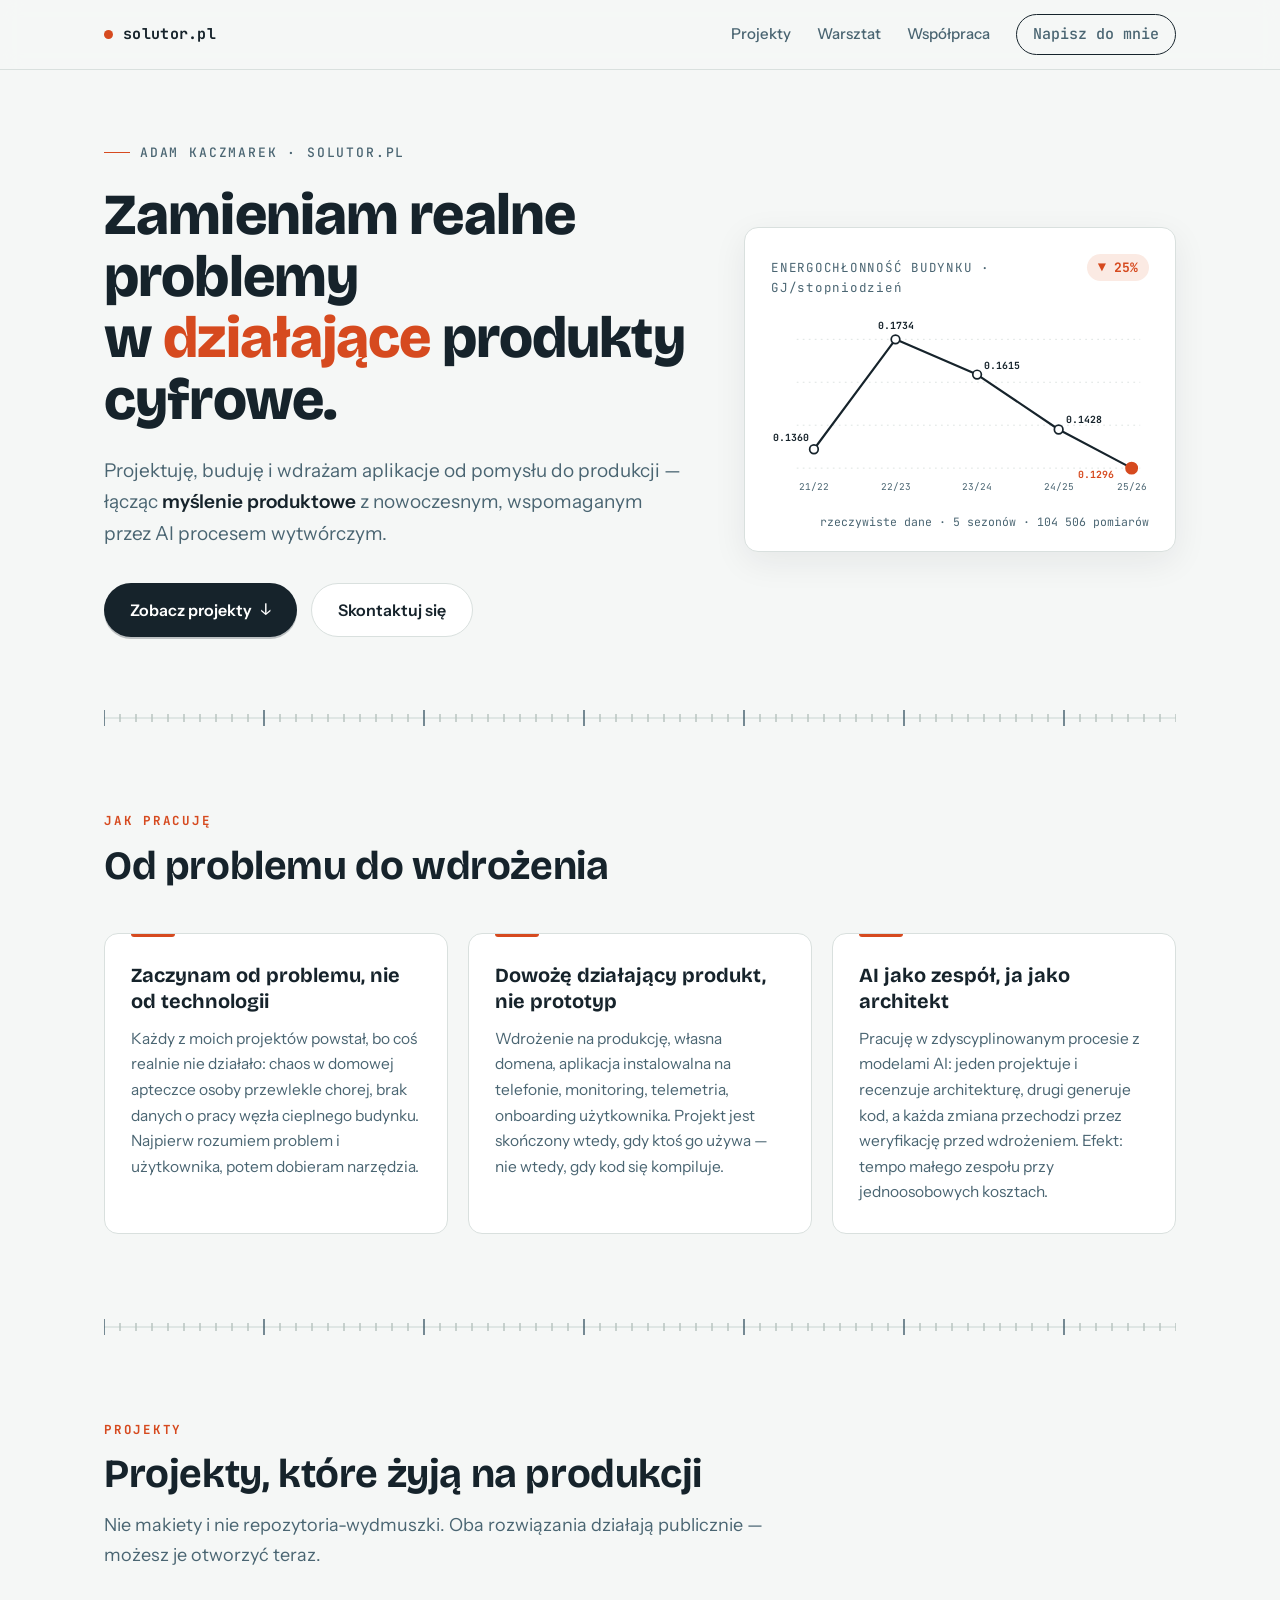
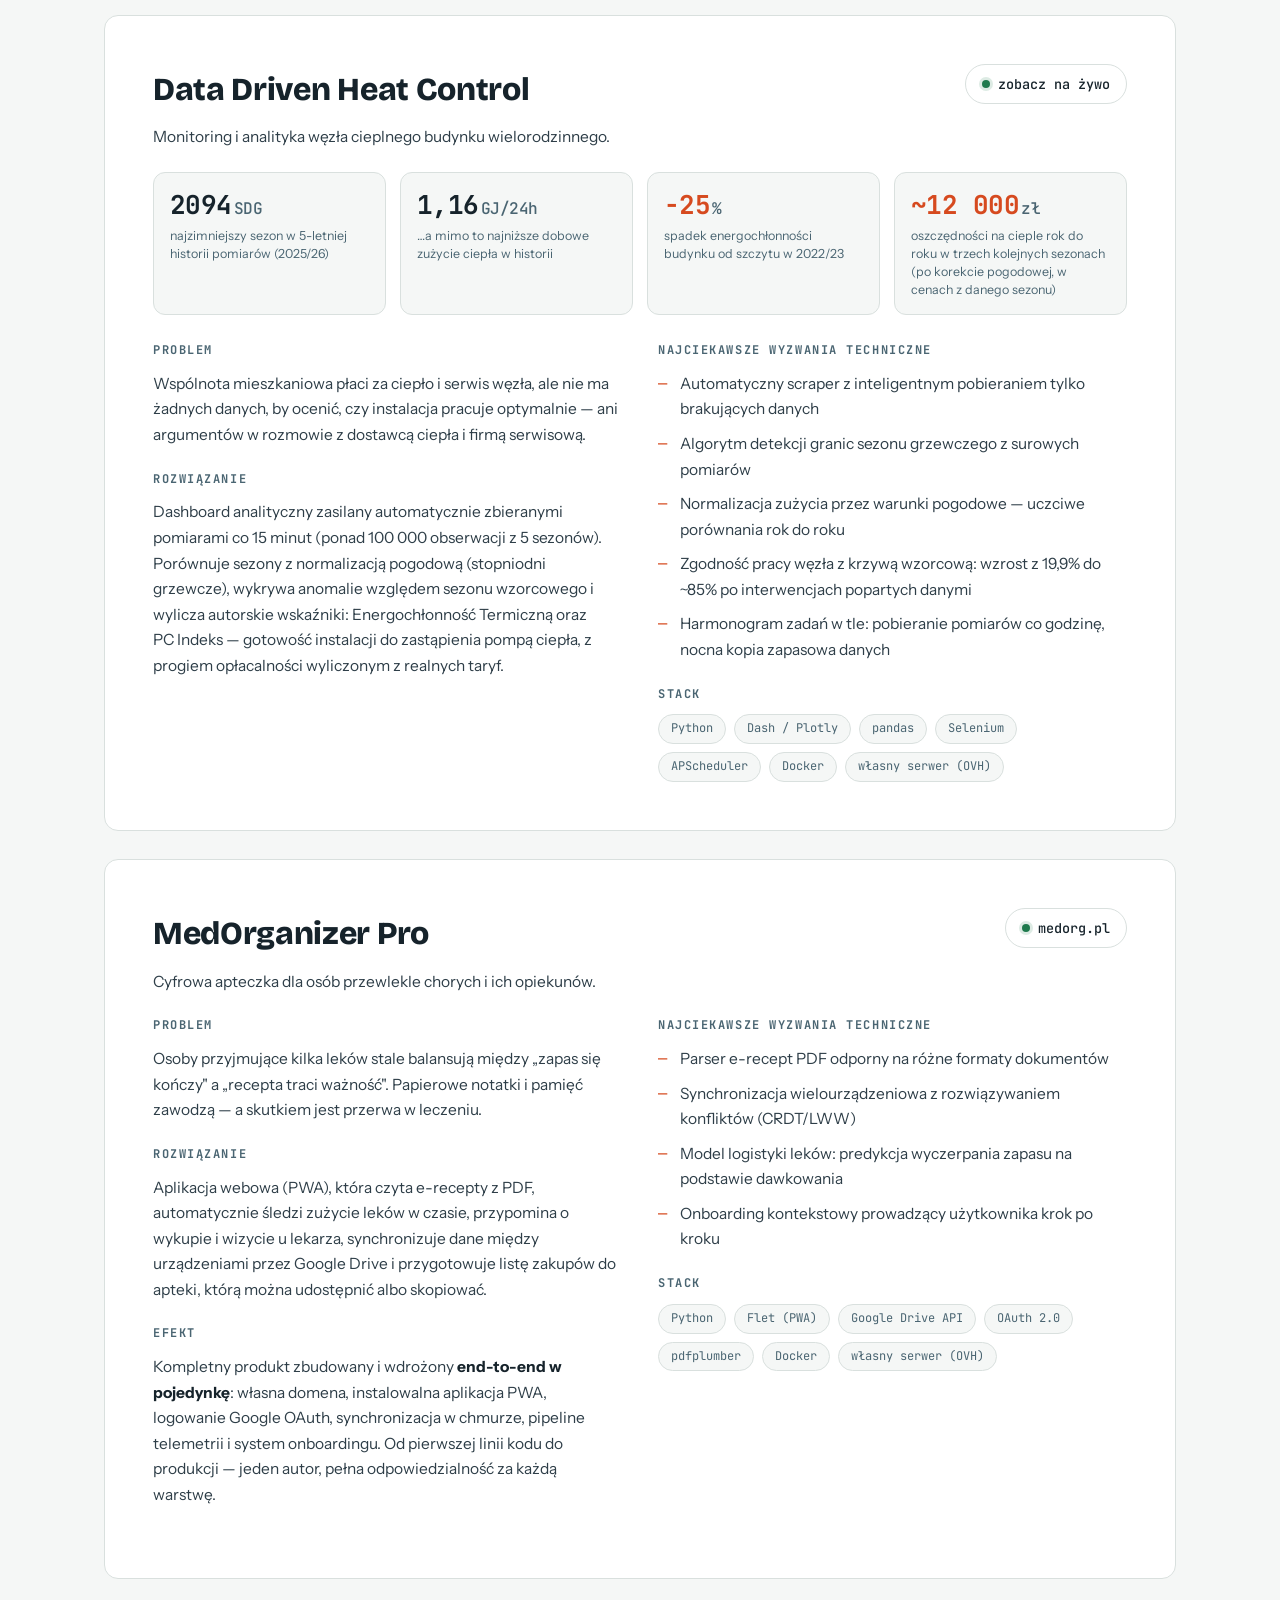
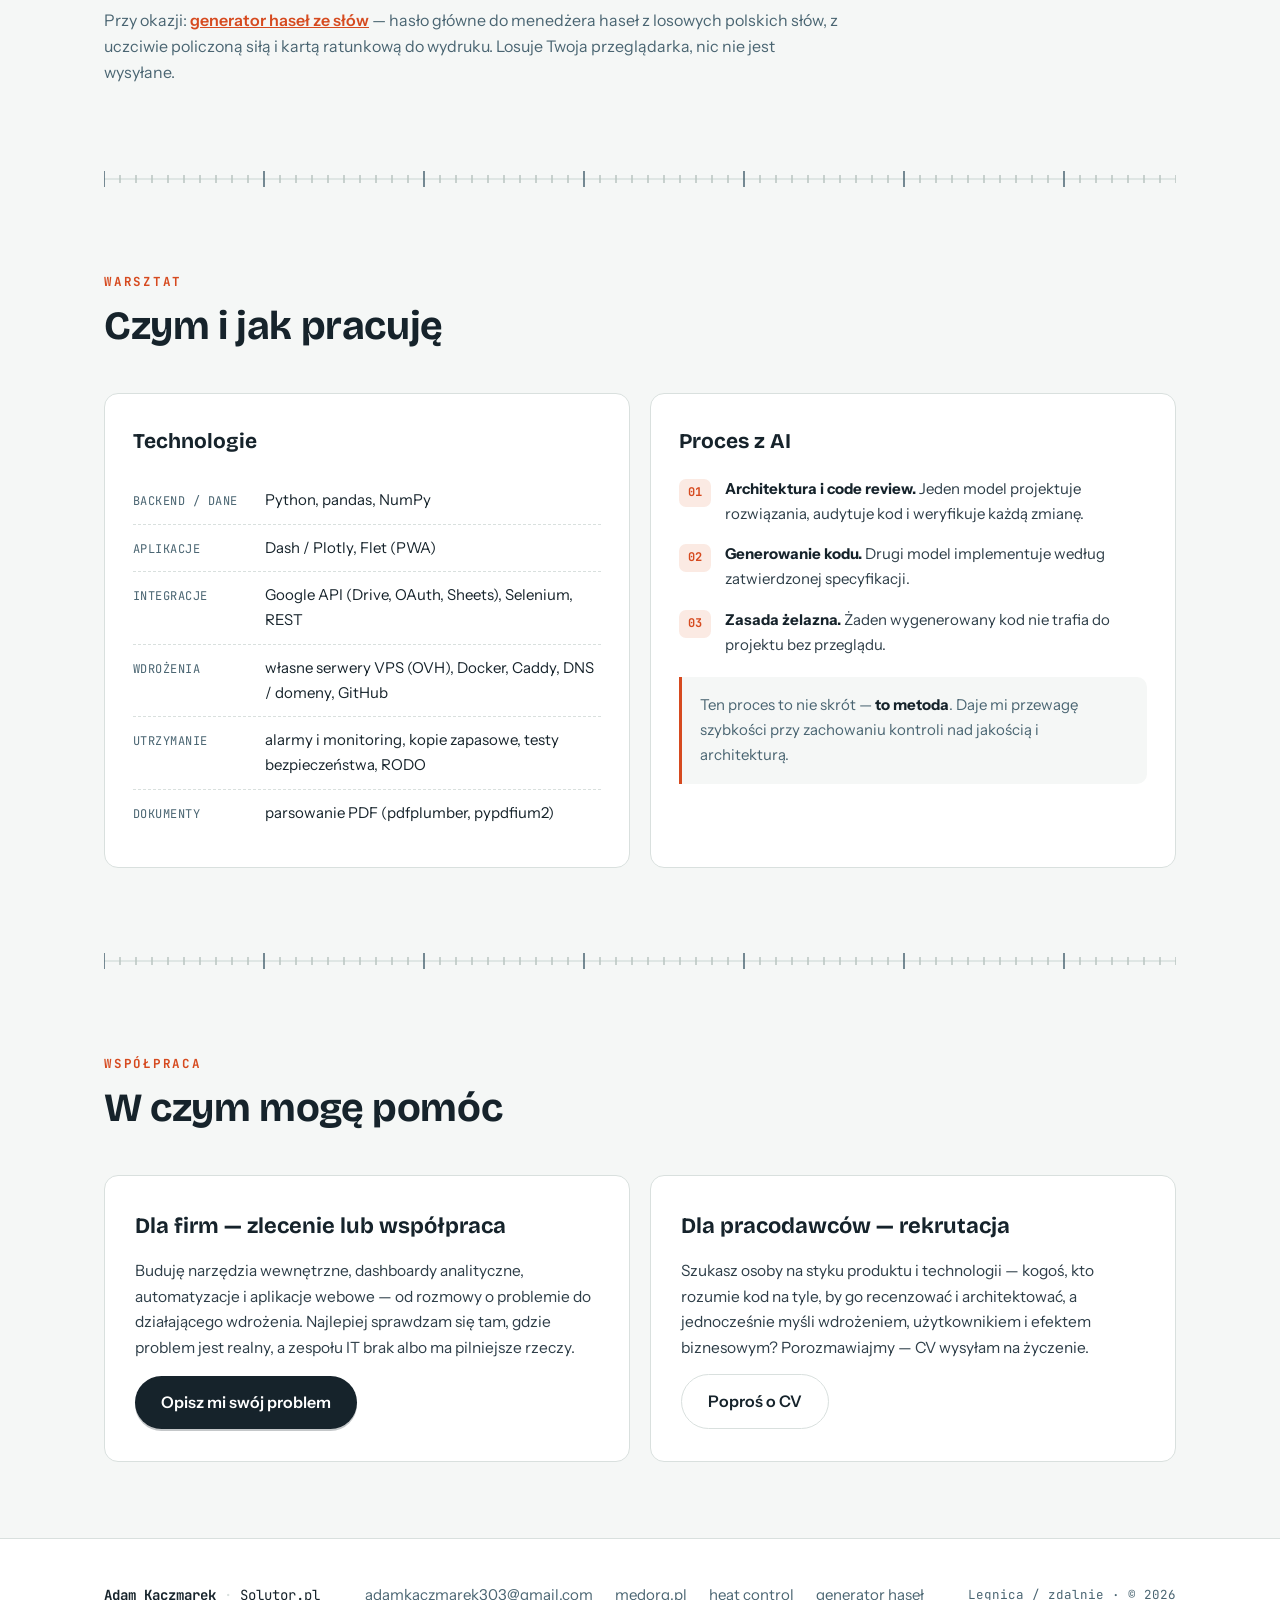
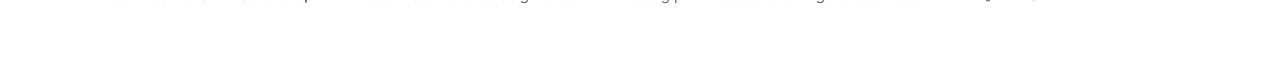
==== commit e747198c: "Stara strona: liczby ogrzewania zgodne z tabelą DDHC (dane do 17.11.2026) - energochłonność 0.1360 /" ====
--- a/index.html
+++ b/index.html
@@ -306,28 +306,28 @@
       </div>
     </div>
 
-    <figure class="chart-card" aria-label="Wykres: energochłonność termiczna budynku spadła o 29 procent w pięciu sezonach">
+    <figure class="chart-card" aria-label="Wykres: energochłonność termiczna budynku spadła o 25 procent od szczytu w sezonie 2022/23">
       <div class="chart-head">
         <span class="chart-title">ENERGOCHŁONNOŚĆ BUDYNKU · GJ/stopniodzień</span>
-        <span class="chart-badge">▼ 29%</span>
+        <span class="chart-badge">▼ 25%</span>
       </div>
       <svg id="etChart" viewBox="0 0 440 230" role="img">
         <line class="grid-l" x1="30" y1="40"  x2="430" y2="40"/>
         <line class="grid-l" x1="30" y1="90"  x2="430" y2="90"/>
         <line class="grid-l" x1="30" y1="140" x2="430" y2="140"/>
         <line class="grid-l" x1="30" y1="190" x2="430" y2="190"/>
-        <!-- ET: .1362 .1818 .1618 .1430 .1293 → y = 40 + (0.1818-v)/(0.1818-0.1293)*150 -->
-        <polyline class="curve" points="50,170 145,40 240,97 335,151 420,190"/>
-        <circle class="pt" cx="50"  cy="170" r="5"/>
+        <!-- ET z tabeli DDHC (dane do 17.11.2026): .1360 .1734 .1615 .1428 .1296 → y = 40 + (0.1734-v)/(0.1734-0.1296)*150 -->
+        <polyline class="curve" points="50,168 145,40 240,81 335,145 420,190"/>
+        <circle class="pt" cx="50"  cy="168" r="5"/>
         <circle class="pt" cx="145" cy="40"  r="5"/>
-        <circle class="pt" cx="240" cy="97"  r="5"/>
-        <circle class="pt" cx="335" cy="151" r="5"/>
+        <circle class="pt" cx="240" cy="81"  r="5"/>
+        <circle class="pt" cx="335" cy="145" r="5"/>
         <circle class="pt pt-last" cx="420" cy="190" r="6.5"/>
-        <text class="val" x="50"  y="158" text-anchor="middle">0.1362</text>
-        <text class="val" x="145" y="28"  text-anchor="middle">0.1818</text>
-        <text class="val" x="240" y="85"  text-anchor="middle">0.1618</text>
-        <text class="val" x="335" y="139" text-anchor="middle">0.1430</text>
-        <text class="val val-last" x="412" y="178" text-anchor="end">0.1293</text>
+        <text class="val" x="44"  y="158" text-anchor="end">0.1360</text>
+        <text class="val" x="145" y="28"  text-anchor="middle">0.1734</text>
+        <text class="val" x="248" y="74"  text-anchor="start">0.1615</text>
+        <text class="val" x="343" y="138" text-anchor="start">0.1428</text>
+        <text class="val val-last" x="400" y="201" text-anchor="end">0.1296</text>
         <text class="lbl" x="50"  y="215" text-anchor="middle">21/22</text>
         <text class="lbl" x="145" y="215" text-anchor="middle">22/23</text>
         <text class="lbl" x="240" y="215" text-anchor="middle">23/24</text>
@@ -405,14 +405,14 @@
       <p class="case-tag">Monitoring i analityka węzła cieplnego budynku wielorodzinnego.</p>
 
       <div class="stats">
-        <div class="stat"><div class="num">2090<span class="unit">SDG</span></div>
+        <div class="stat"><div class="num">2094<span class="unit">SDG</span></div>
           <div class="cap">najzimniejszy sezon w 5-letniej historii pomiarów (2025/26)</div></div>
         <div class="stat"><div class="num">1,16<span class="unit">GJ/24h</span></div>
           <div class="cap">…a mimo to najniższe dobowe zużycie ciepła w historii</div></div>
-        <div class="stat"><div class="num hot">−29<span class="unit">%</span></div>
+        <div class="stat"><div class="num hot">−25<span class="unit">%</span></div>
           <div class="cap">spadek energochłonności budynku od szczytu w 2022/23</div></div>
-        <div class="stat"><div class="num hot">~14 000<span class="unit">zł</span></div>
-          <div class="cap">unikniętego kosztu ciepła w trzech kolejnych sezonach</div></div>
+        <div class="stat"><div class="num hot">~12 000<span class="unit">zł</span></div>
+          <div class="cap">oszczędności na cieple rok do roku w trzech kolejnych sezonach (po korekcie pogodowej, w cenach z danego sezonu)</div></div>
       </div>
 
       <div class="case-grid">
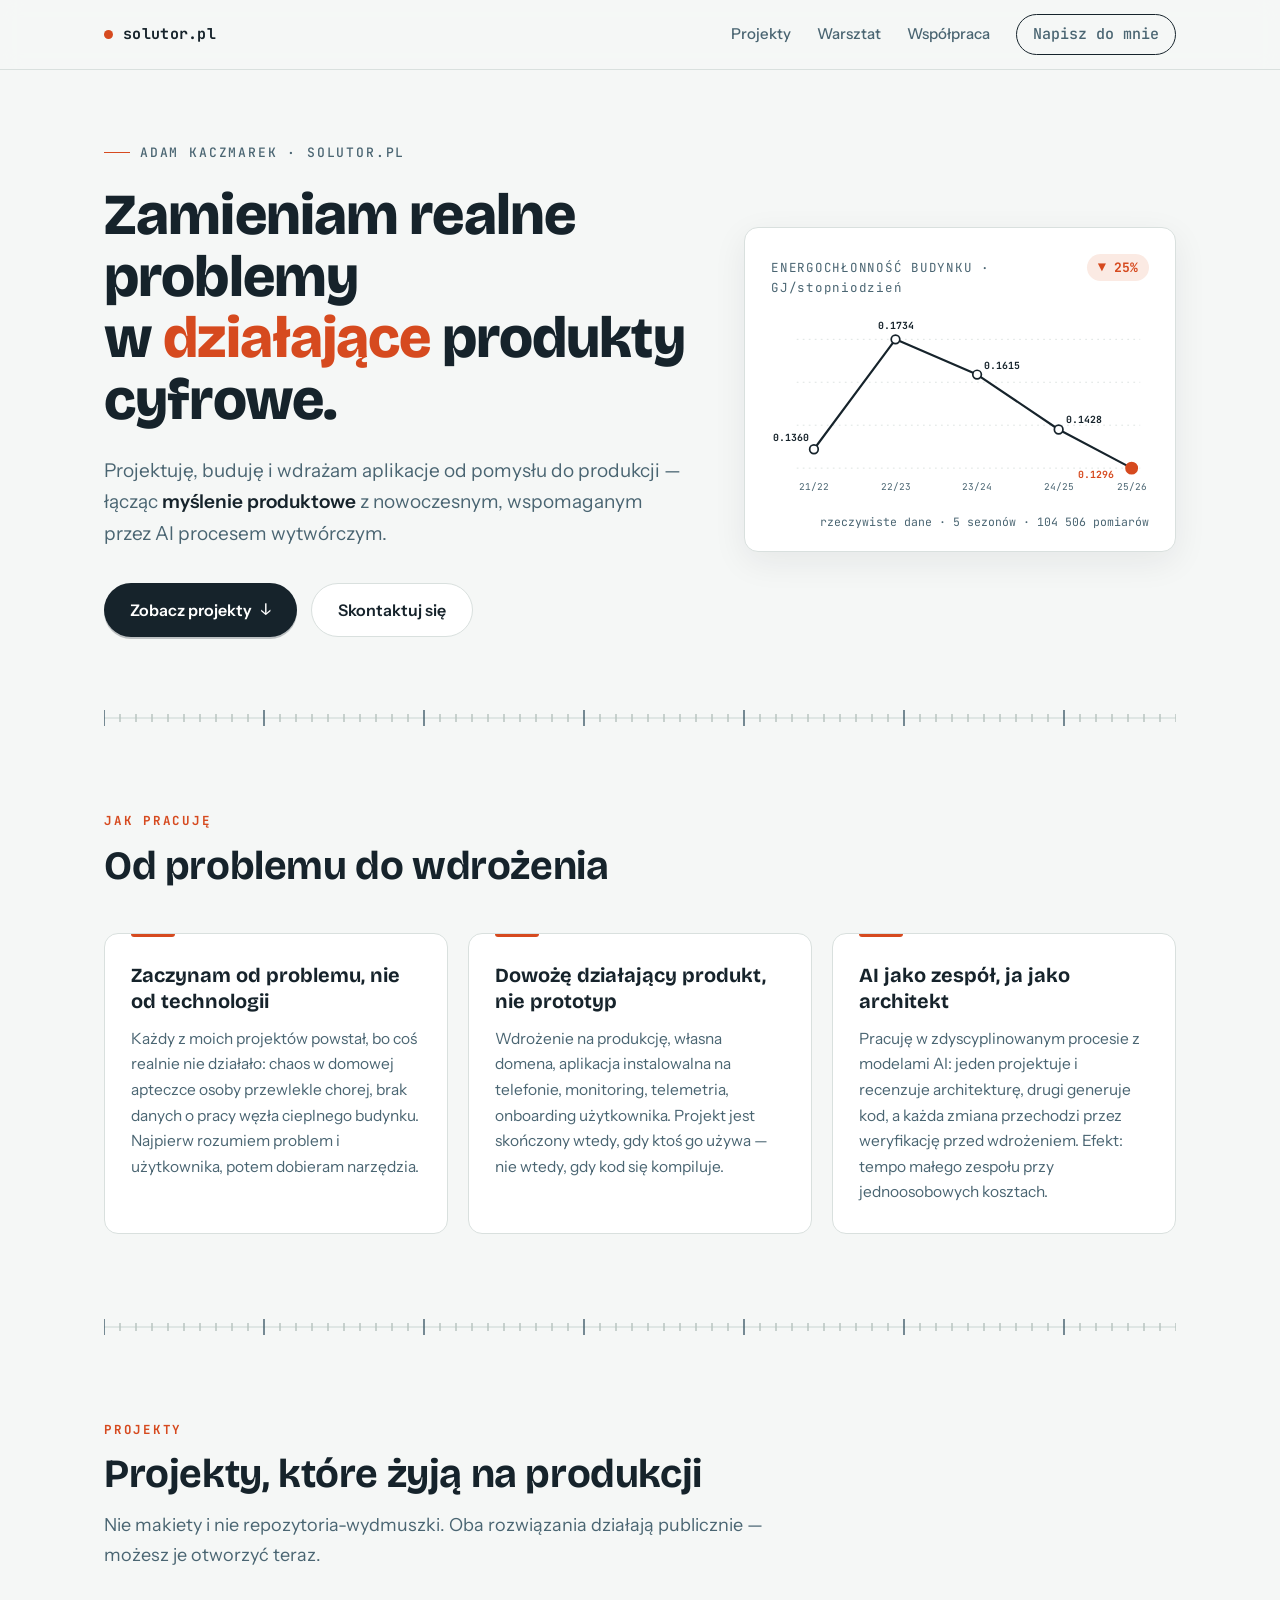
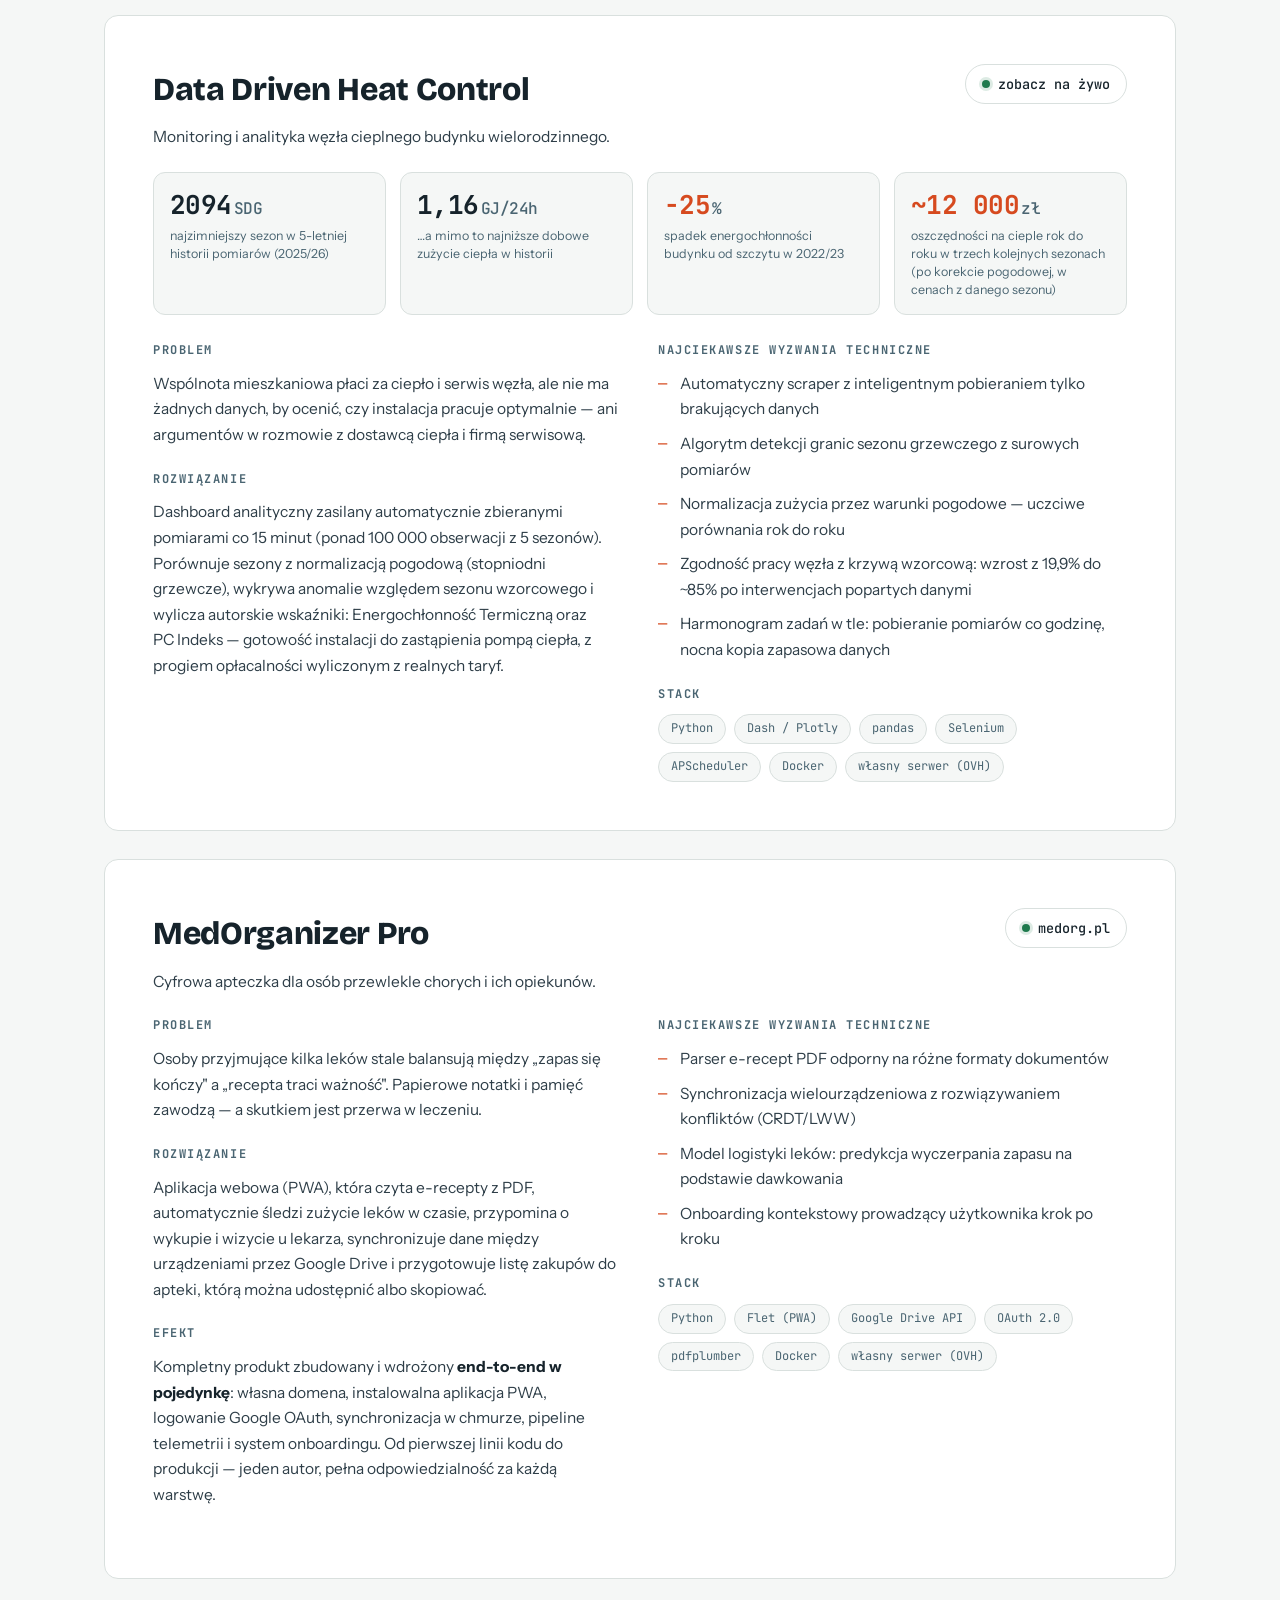
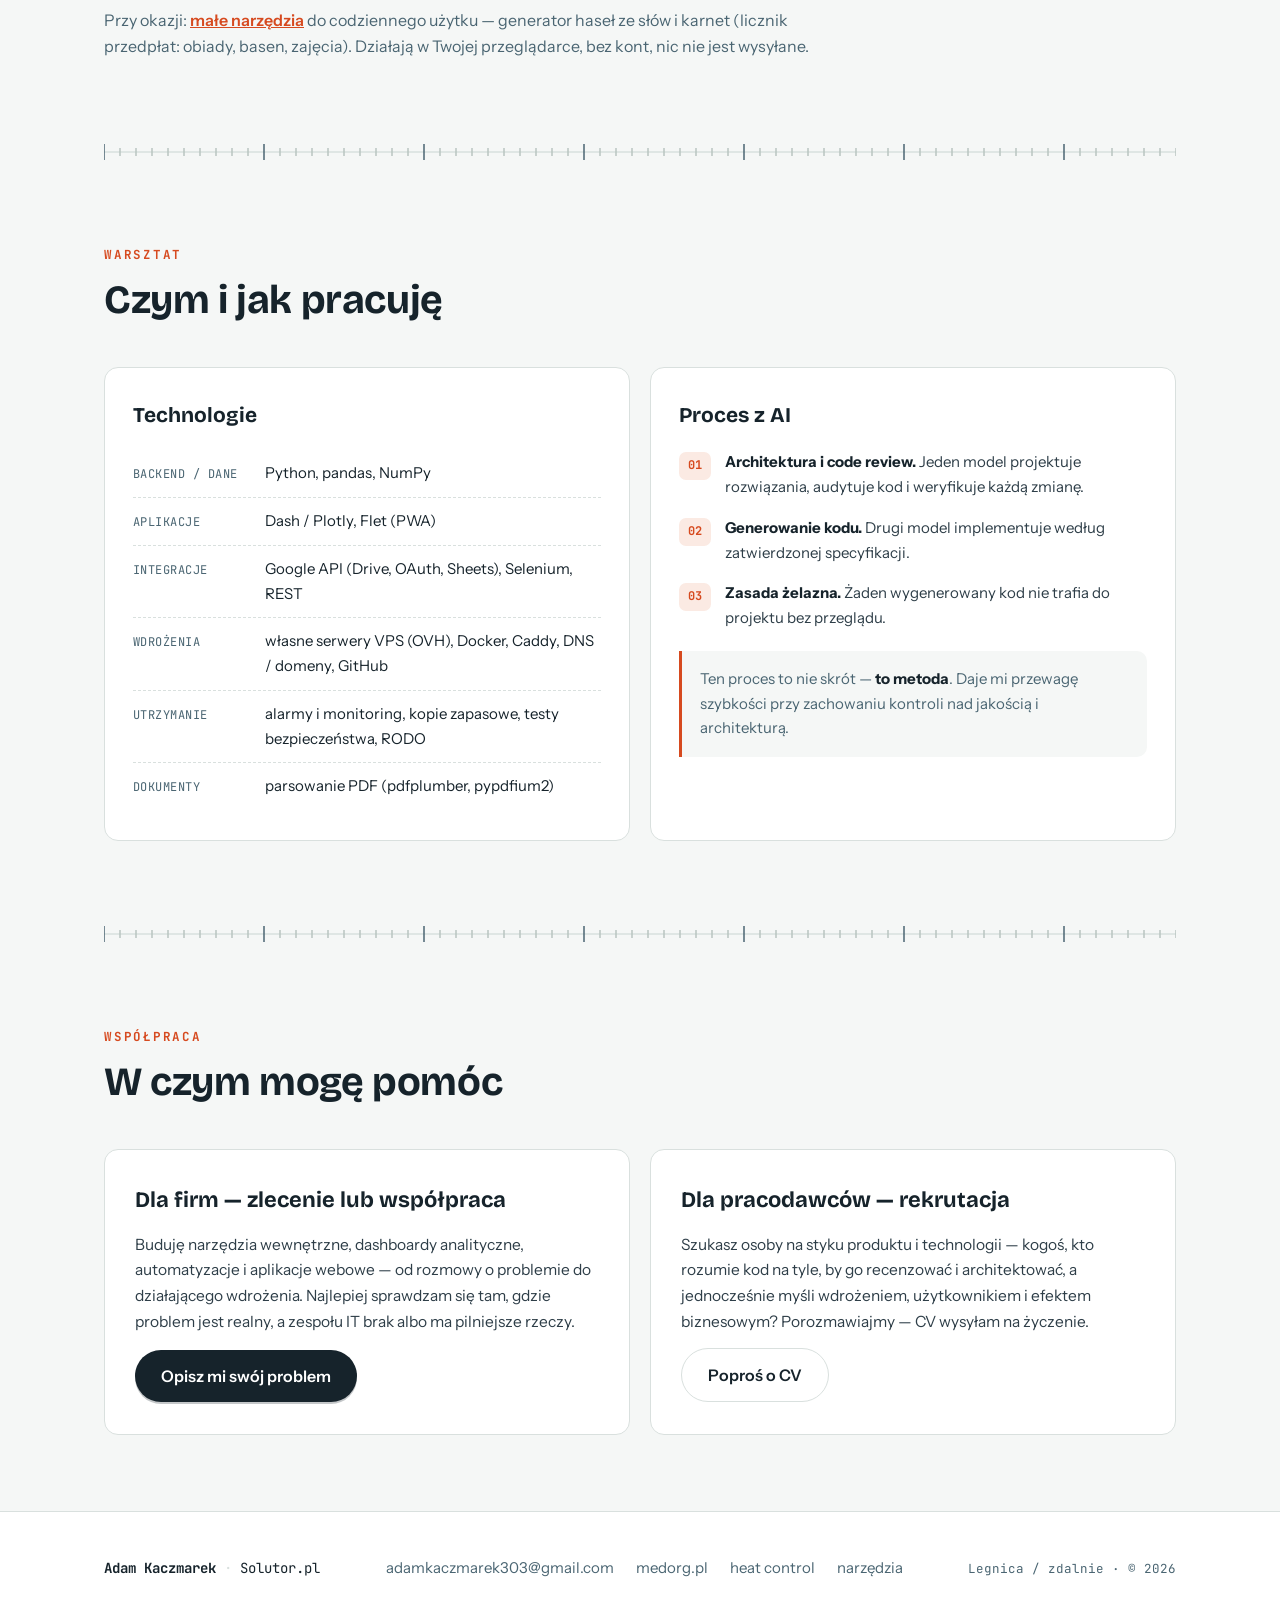
==== commit 7c6f77be: "Narzędzia: wspólny styl, spis /narzedzia/ i karnet (licznik przedpłat) - narzedzia/wspolne.css: kolo" ====
--- a/index.html
+++ b/index.html
@@ -495,9 +495,9 @@
       </div>
     </article>
 
-    <p class="tool-note reveal">Przy okazji: <a href="narzedzia/generator-hasel/">generator haseł ze słów</a>
-    — hasło główne do menedżera haseł z losowych polskich słów, z uczciwie policzoną siłą
-    i kartą ratunkową do wydruku. Losuje Twoja przeglądarka, nic nie jest wysyłane.</p>
+    <p class="tool-note reveal">Przy okazji: <a href="narzedzia/">małe narzędzia</a> do codziennego użytku —
+    generator haseł ze słów i karnet (licznik przedpłat: obiady, basen, zajęcia).
+    Działają w Twojej przeglądarce, bez kont, nic nie jest wysyłane.</p>
   </div>
 </section>
 
@@ -594,7 +594,7 @@
       <a href="mailto:adamkaczmarek303@gmail.com">adamkaczmarek303@gmail.com</a>
       <a href="https://medorg.pl" target="_blank" rel="noopener">medorg.pl</a>
       <a href="https://ddhc.solutor.pl" target="_blank" rel="noopener">heat control</a>
-      <a href="narzedzia/generator-hasel/">generator haseł</a>
+      <a href="narzedzia/">narzędzia</a>
     </div>
     <div class="foot-meta">Legnica / zdalnie · © 2026</div>
   </div>
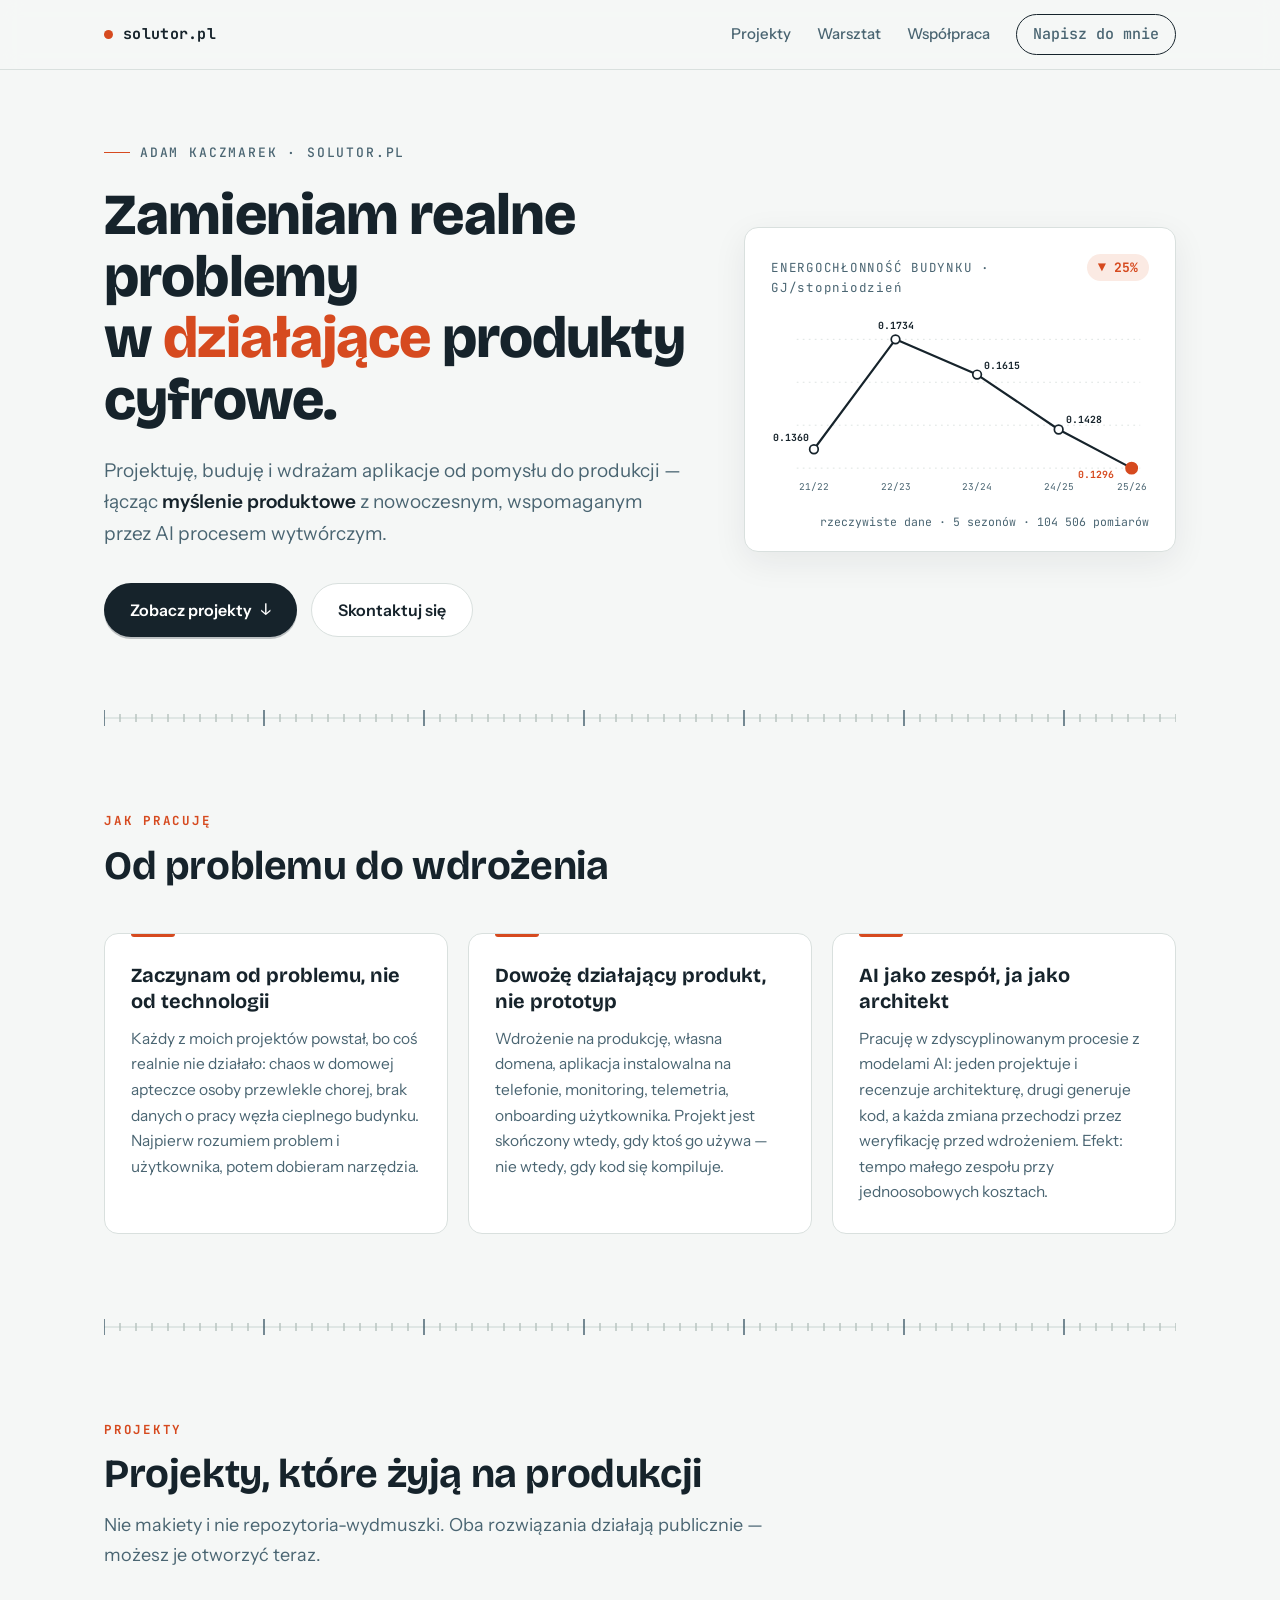
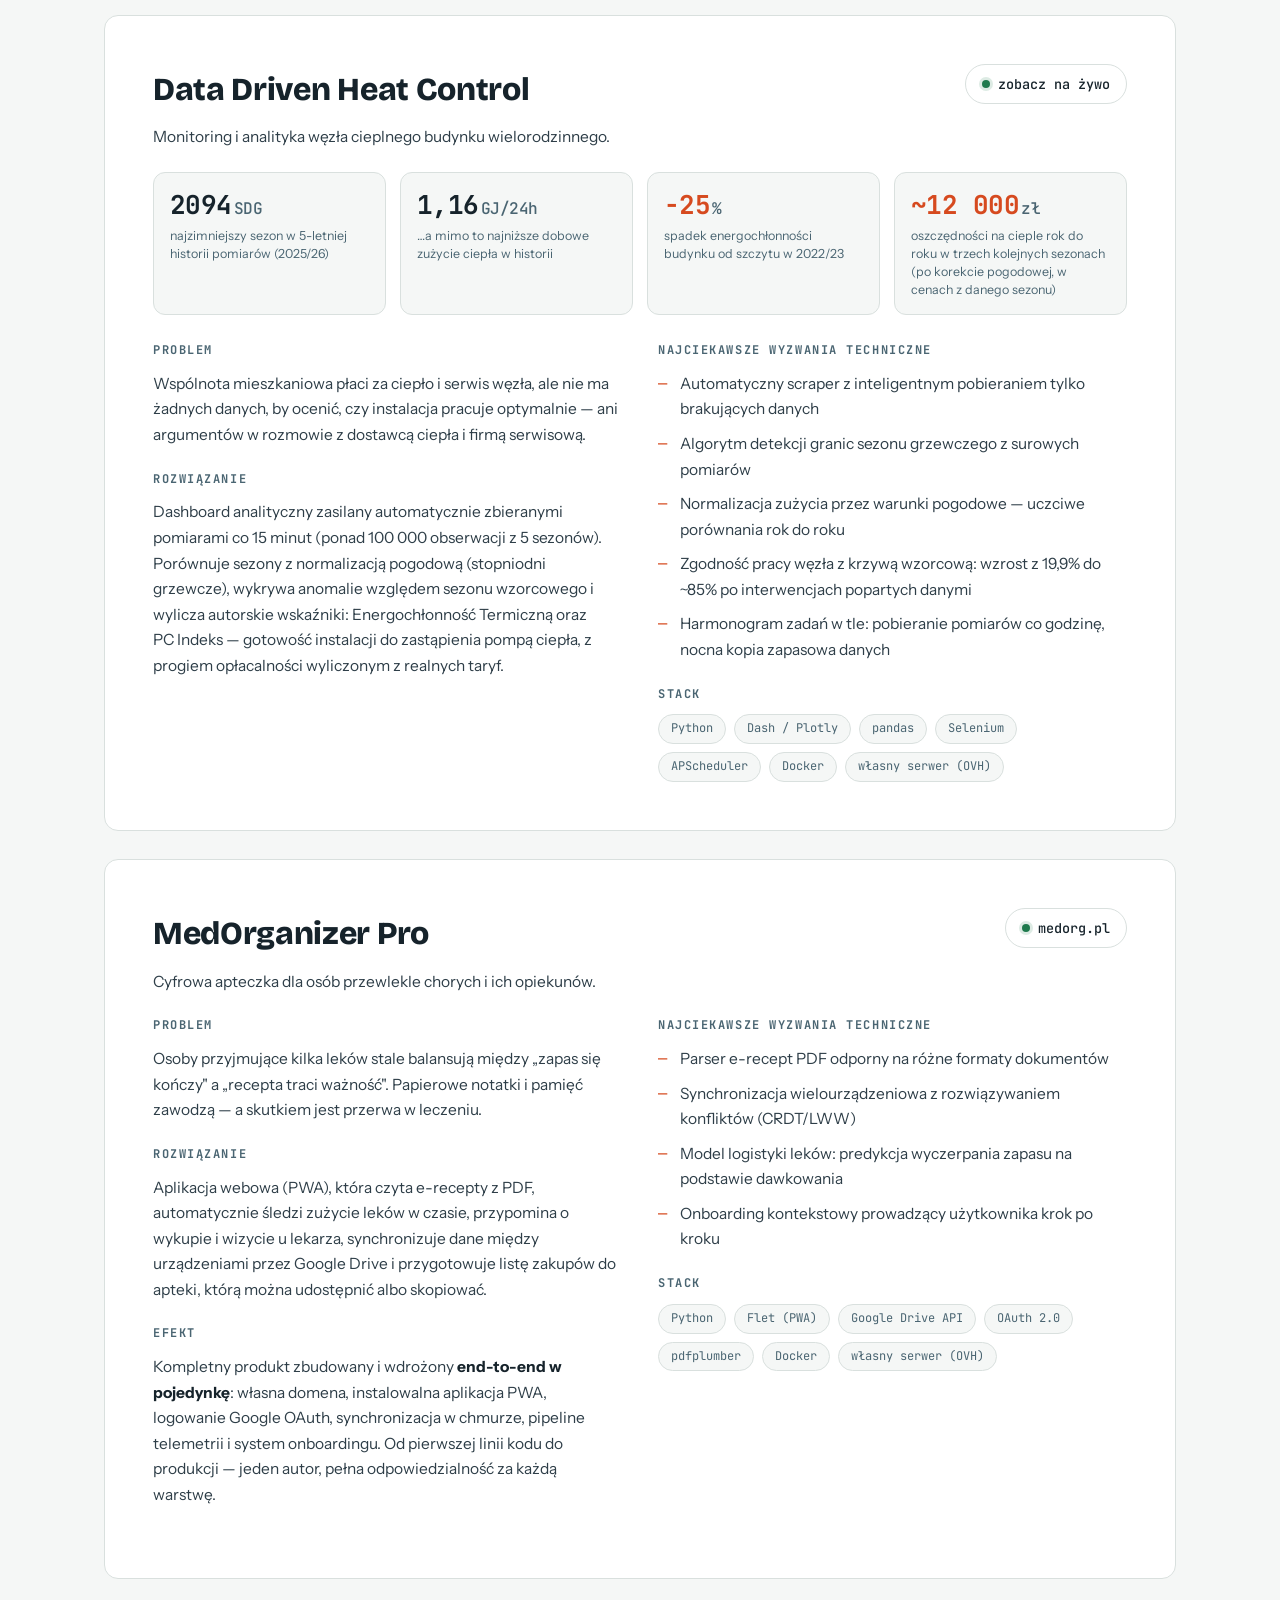
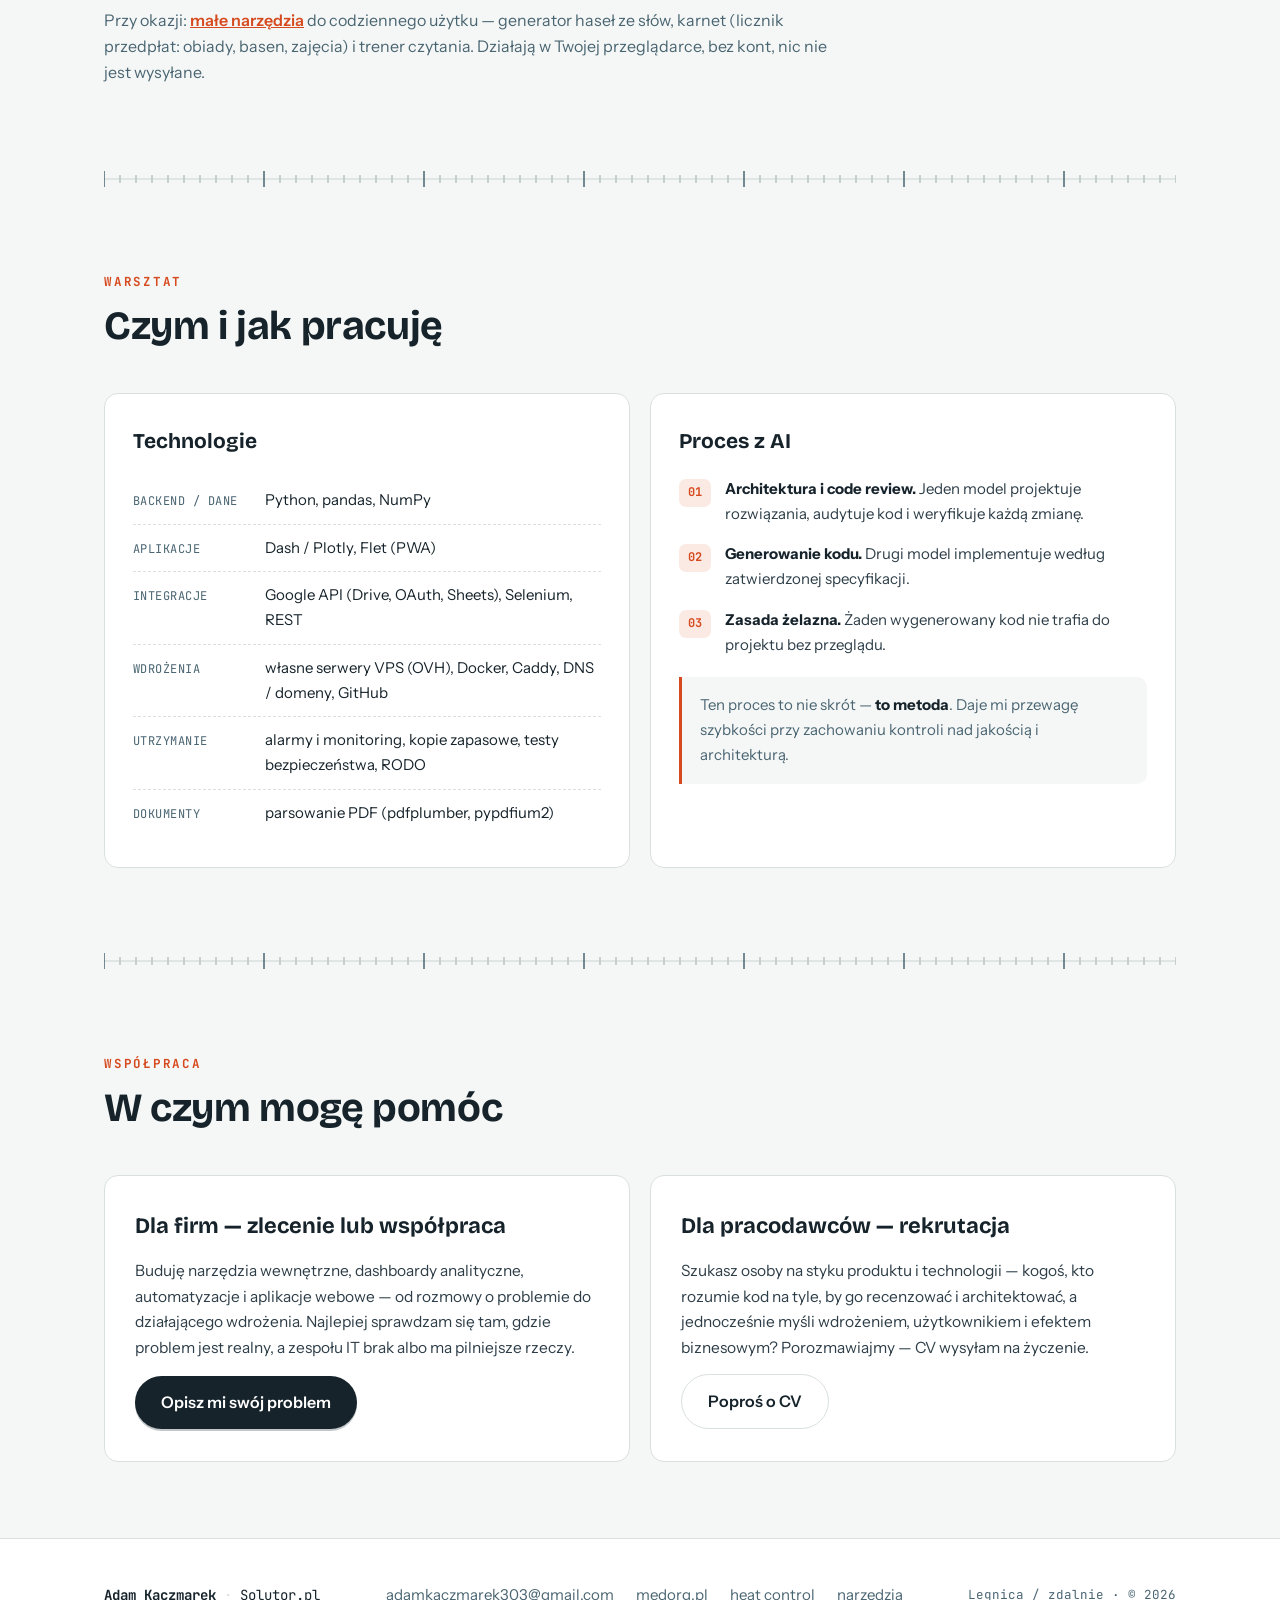
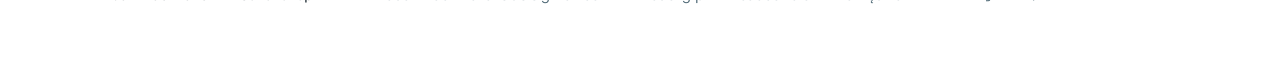
==== commit 5b0e5391: "Narzędzia: trener czytania (Schulte, wyszukiwanie, RSVP, widzenie peryferyjne, pojęcia) Przeniesiony" ====
--- a/index.html
+++ b/index.html
@@ -496,7 +496,7 @@
     </article>
 
     <p class="tool-note reveal">Przy okazji: <a href="narzedzia/">małe narzędzia</a> do codziennego użytku —
-    generator haseł ze słów i karnet (licznik przedpłat: obiady, basen, zajęcia).
+    generator haseł ze słów, karnet (licznik przedpłat: obiady, basen, zajęcia) i trener czytania.
     Działają w Twojej przeglądarce, bez kont, nic nie jest wysyłane.</p>
   </div>
 </section>
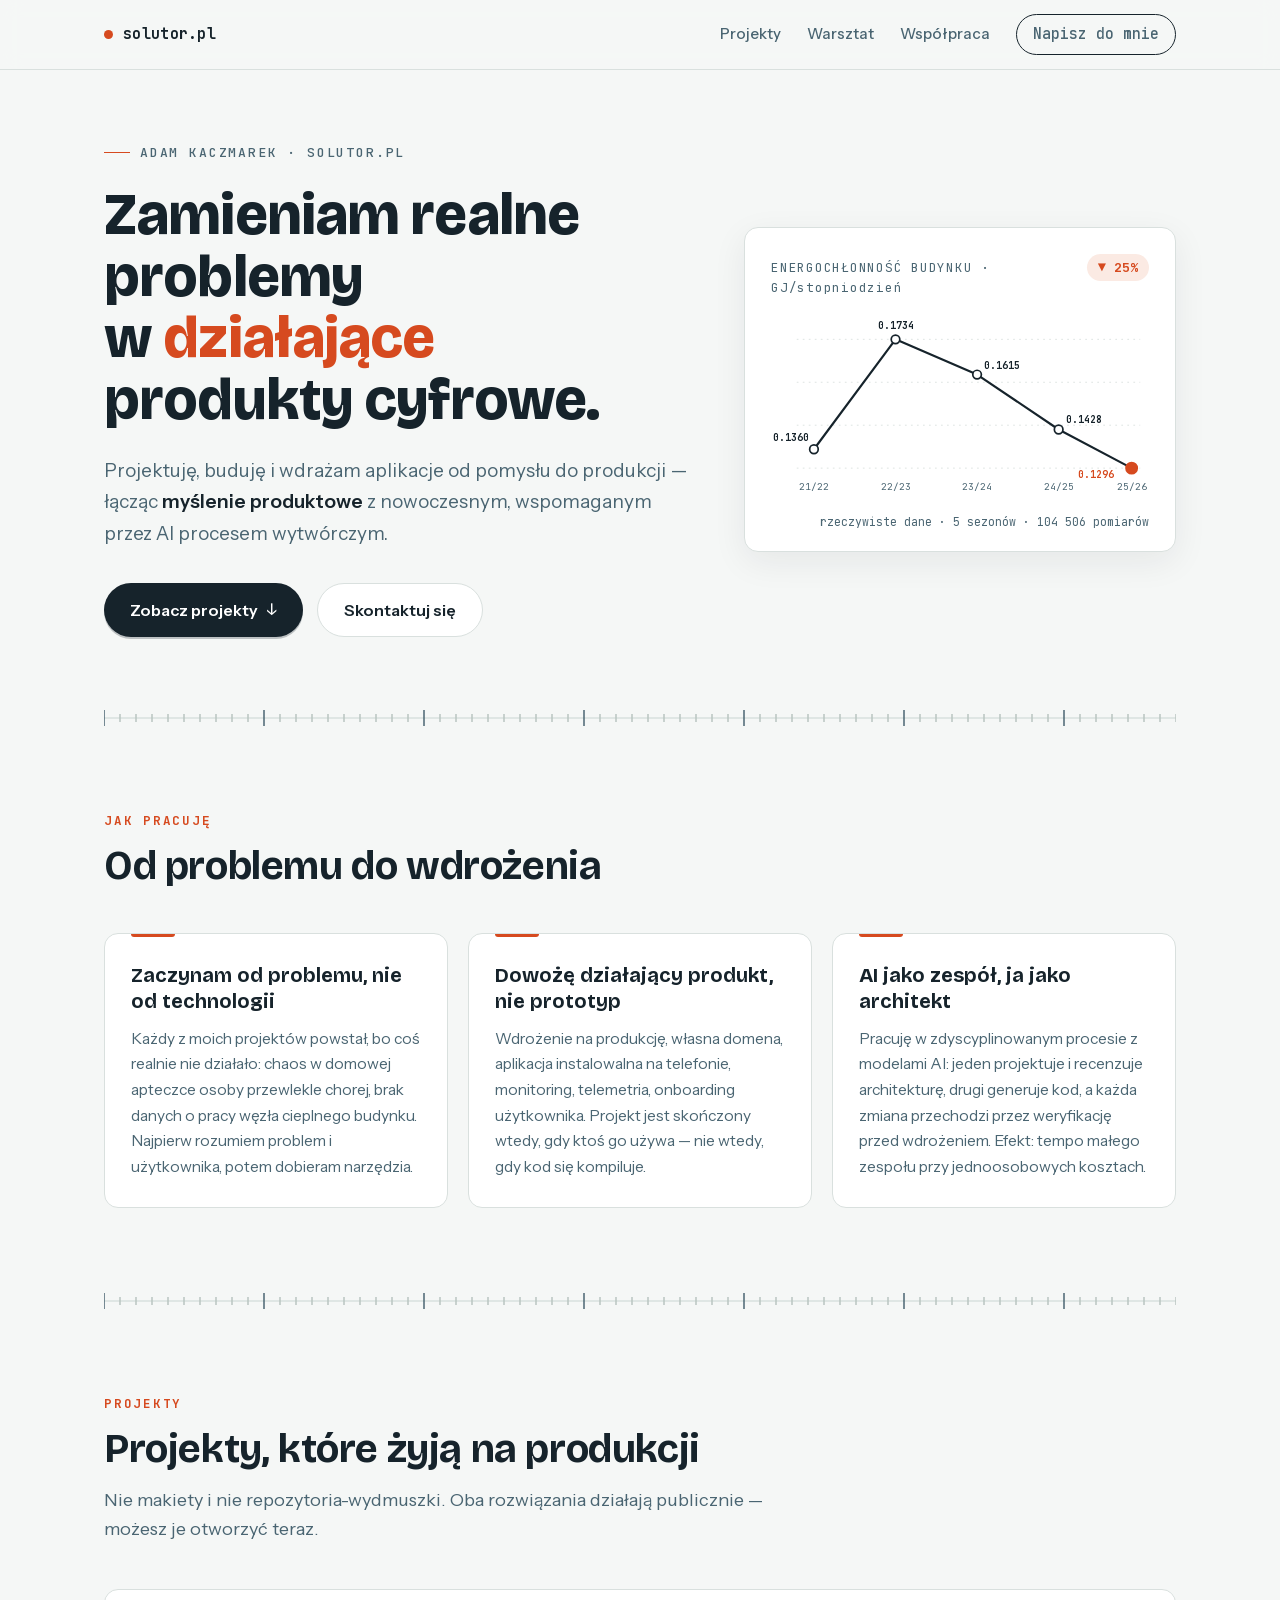
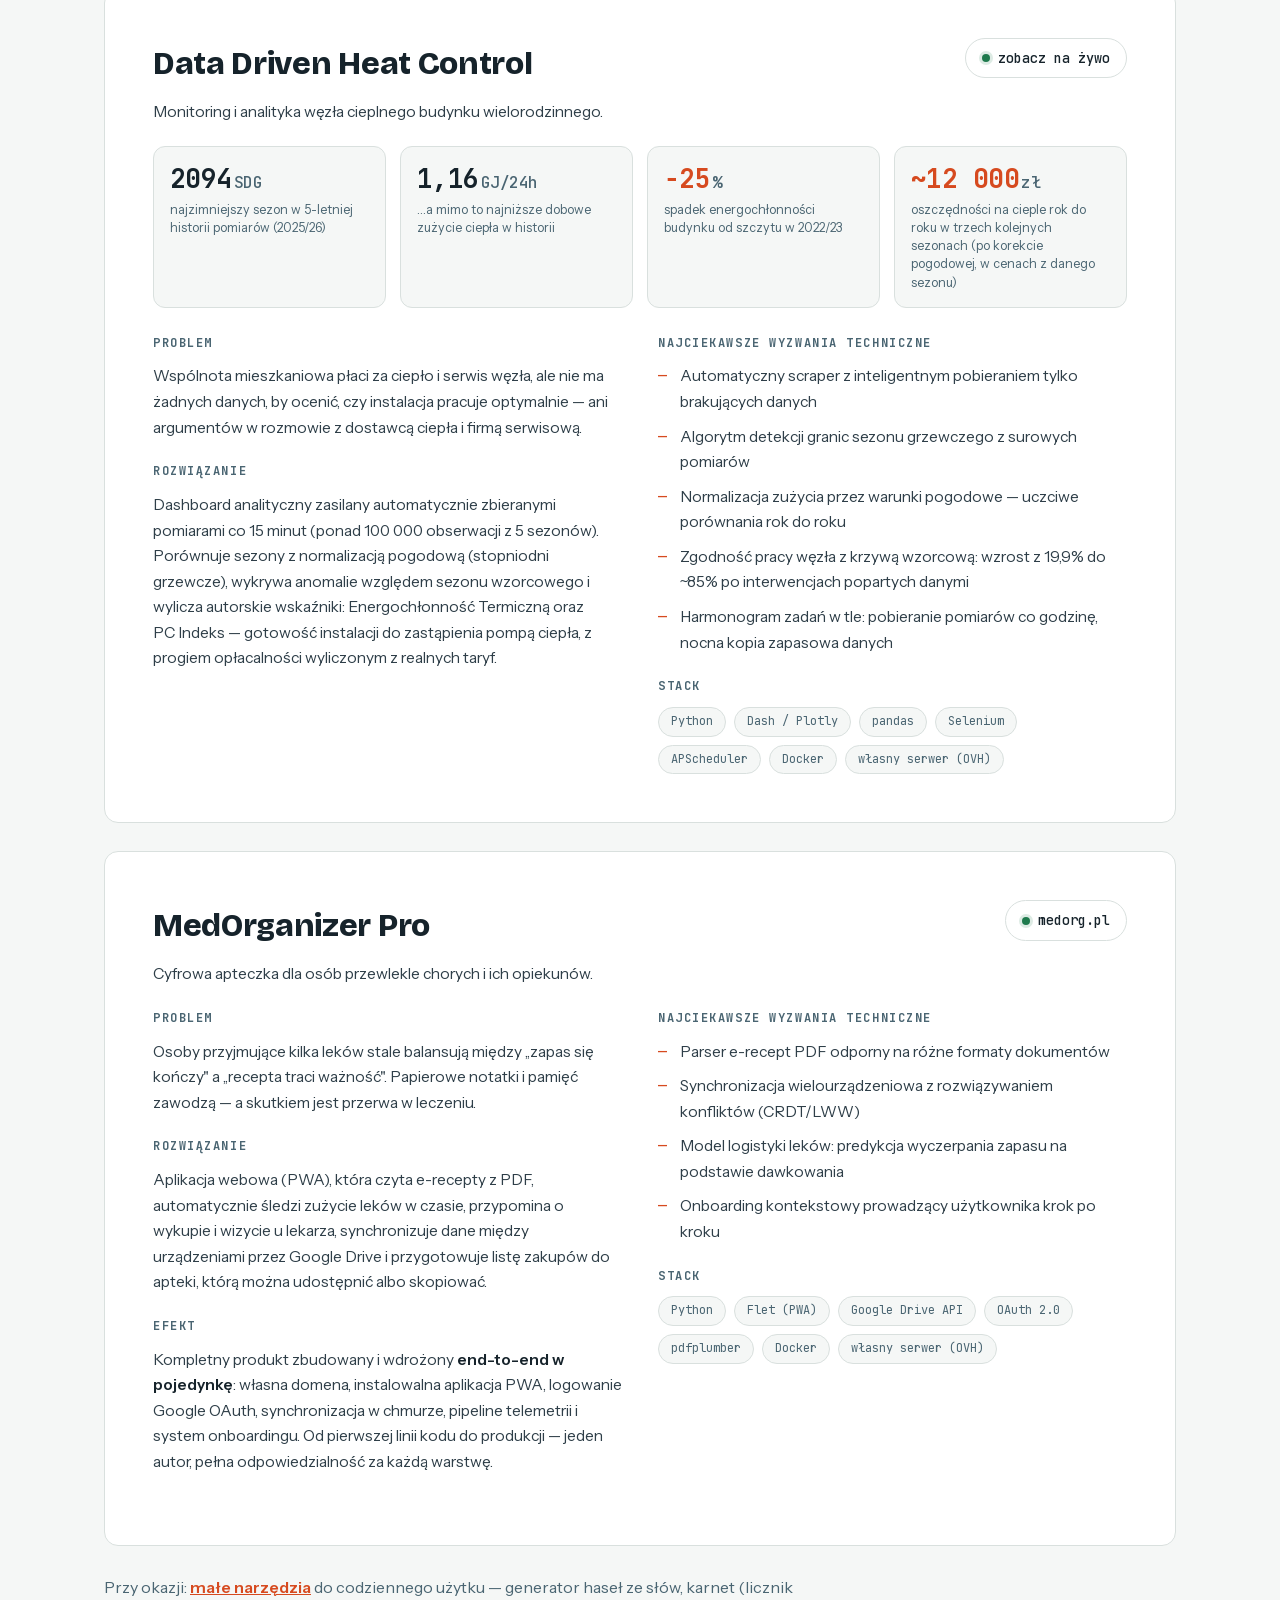
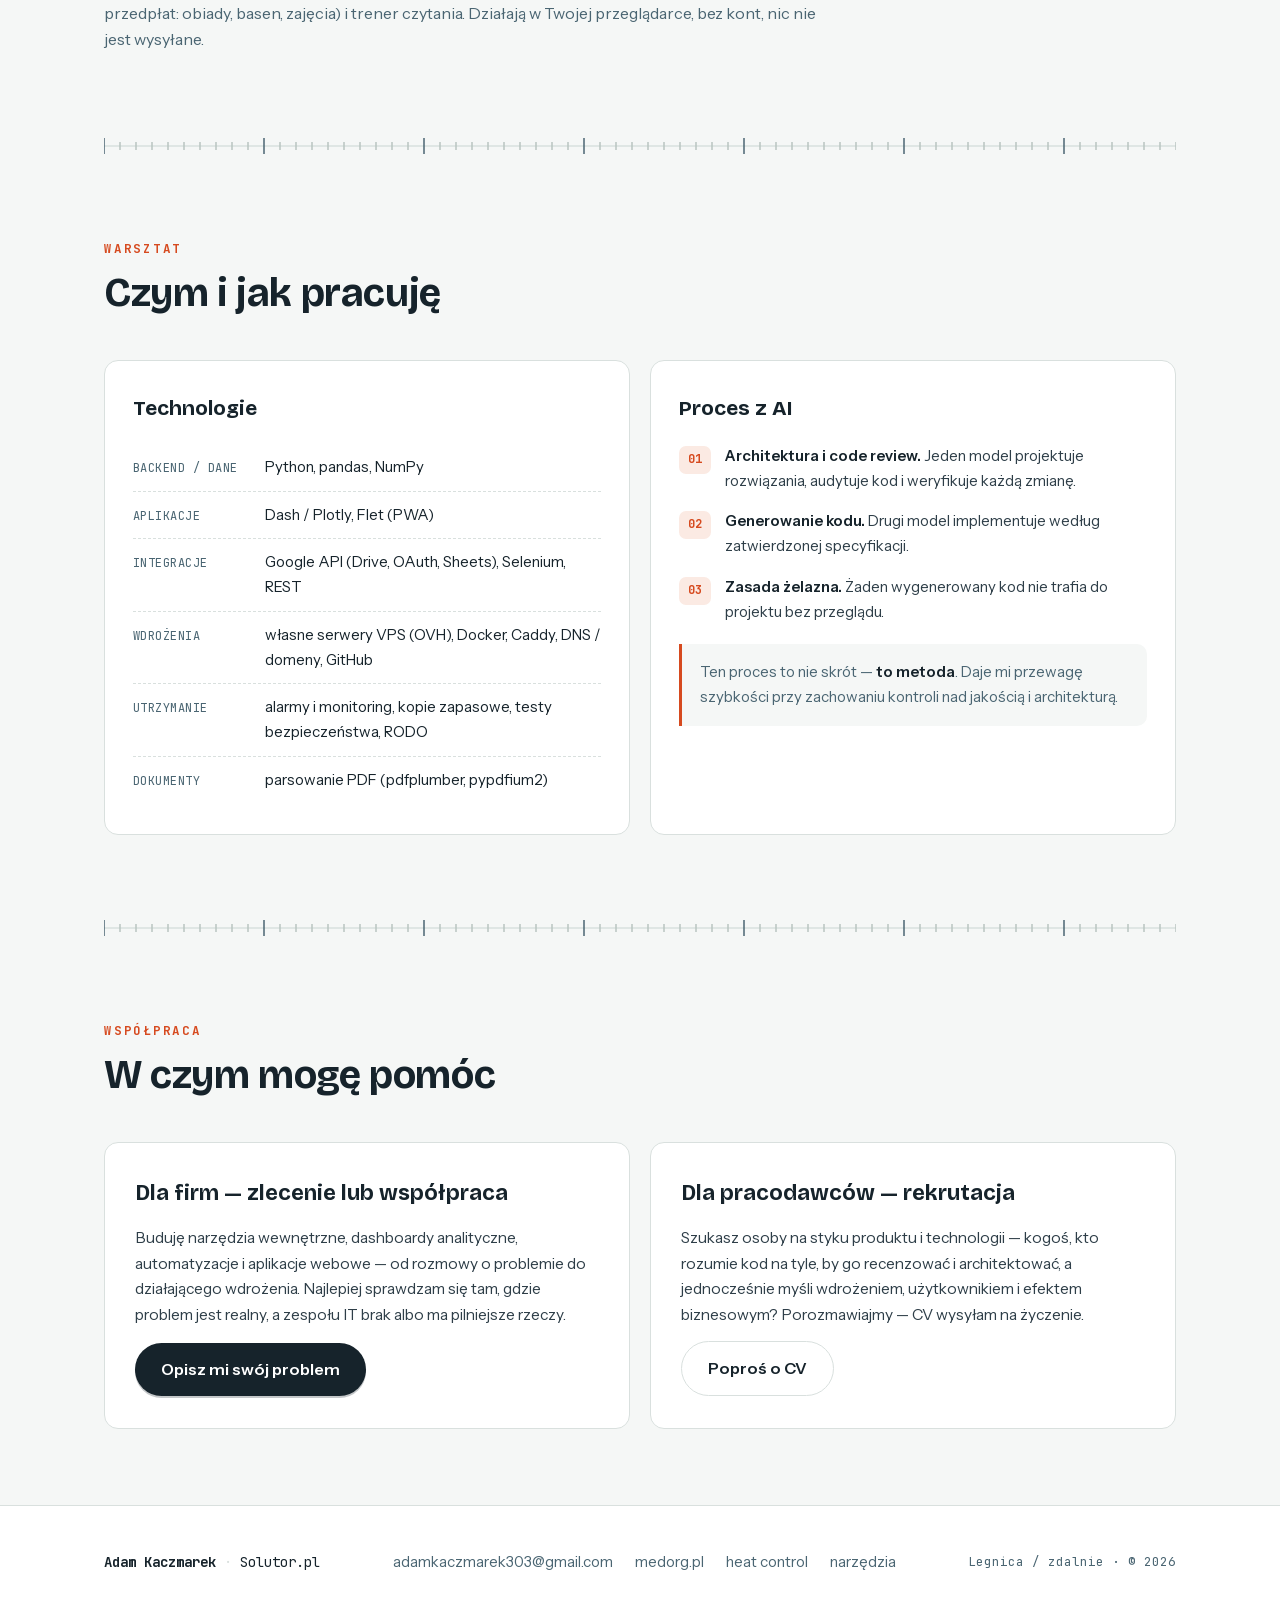
==== commit 1da6ec8e: "Czcionki z własnych plików zamiast Google Fonts Bricolage Grotesque, Instrument Sans i JetBrains Mon" ====
--- a/index.html
+++ b/index.html
@@ -5,10 +5,18 @@
 <meta name="viewport" content="width=device-width, initial-scale=1.0">
 <title>Adam Kaczmarek — Solutor.pl | Zamieniam realne problemy w działające produkty cyfrowe</title>
 <meta name="description" content="Adam Kaczmarek — projektuję, buduję i wdrażam aplikacje od pomysłu do produkcji. MedOrganizer Pro, Data Driven Heat Control.">
-<link rel="preconnect" href="https://fonts.googleapis.com">
-<link rel="preconnect" href="https://fonts.gstatic.com" crossorigin>
-<link href="https://fonts.googleapis.com/css2?family=Bricolage+Grotesque:opsz,wght@12..96,400;12..96,600;12..96,700;12..96,800&family=Instrument+Sans:wght@400;500;600&family=JetBrains+Mono:wght@400;500;700&display=swap" rel="stylesheet">
 <style>
+/* Czcionki z naszego serwera, licencja SIL OFL 1.1 (pliki w czcionki/). Bez Google Fonts: adres IP odwiedzającego nie trafia do obcych. */
+@font-face{font-family:'Bricolage Grotesque';font-style:normal;font-weight:400;font-display:swap;src:url('czcionki/bricolage-grotesque.woff2') format('woff2')}
+@font-face{font-family:'Bricolage Grotesque';font-style:normal;font-weight:600;font-display:swap;src:url('czcionki/bricolage-grotesque.woff2') format('woff2')}
+@font-face{font-family:'Bricolage Grotesque';font-style:normal;font-weight:700;font-display:swap;src:url('czcionki/bricolage-grotesque.woff2') format('woff2')}
+@font-face{font-family:'Bricolage Grotesque';font-style:normal;font-weight:800;font-display:swap;src:url('czcionki/bricolage-grotesque.woff2') format('woff2')}
+@font-face{font-family:'Instrument Sans';font-style:normal;font-weight:400;font-display:swap;src:url('czcionki/instrument-sans.woff2') format('woff2')}
+@font-face{font-family:'Instrument Sans';font-style:normal;font-weight:500;font-display:swap;src:url('czcionki/instrument-sans.woff2') format('woff2')}
+@font-face{font-family:'Instrument Sans';font-style:normal;font-weight:600;font-display:swap;src:url('czcionki/instrument-sans.woff2') format('woff2')}
+@font-face{font-family:'JetBrains Mono';font-style:normal;font-weight:400;font-display:swap;src:url('czcionki/jetbrains-mono.woff2') format('woff2')}
+@font-face{font-family:'JetBrains Mono';font-style:normal;font-weight:500;font-display:swap;src:url('czcionki/jetbrains-mono.woff2') format('woff2')}
+@font-face{font-family:'JetBrains Mono';font-style:normal;font-weight:700;font-display:swap;src:url('czcionki/jetbrains-mono.woff2') format('woff2')}
 :root{
   --bg:#F5F7F6;
   --panel:#FFFFFF;
